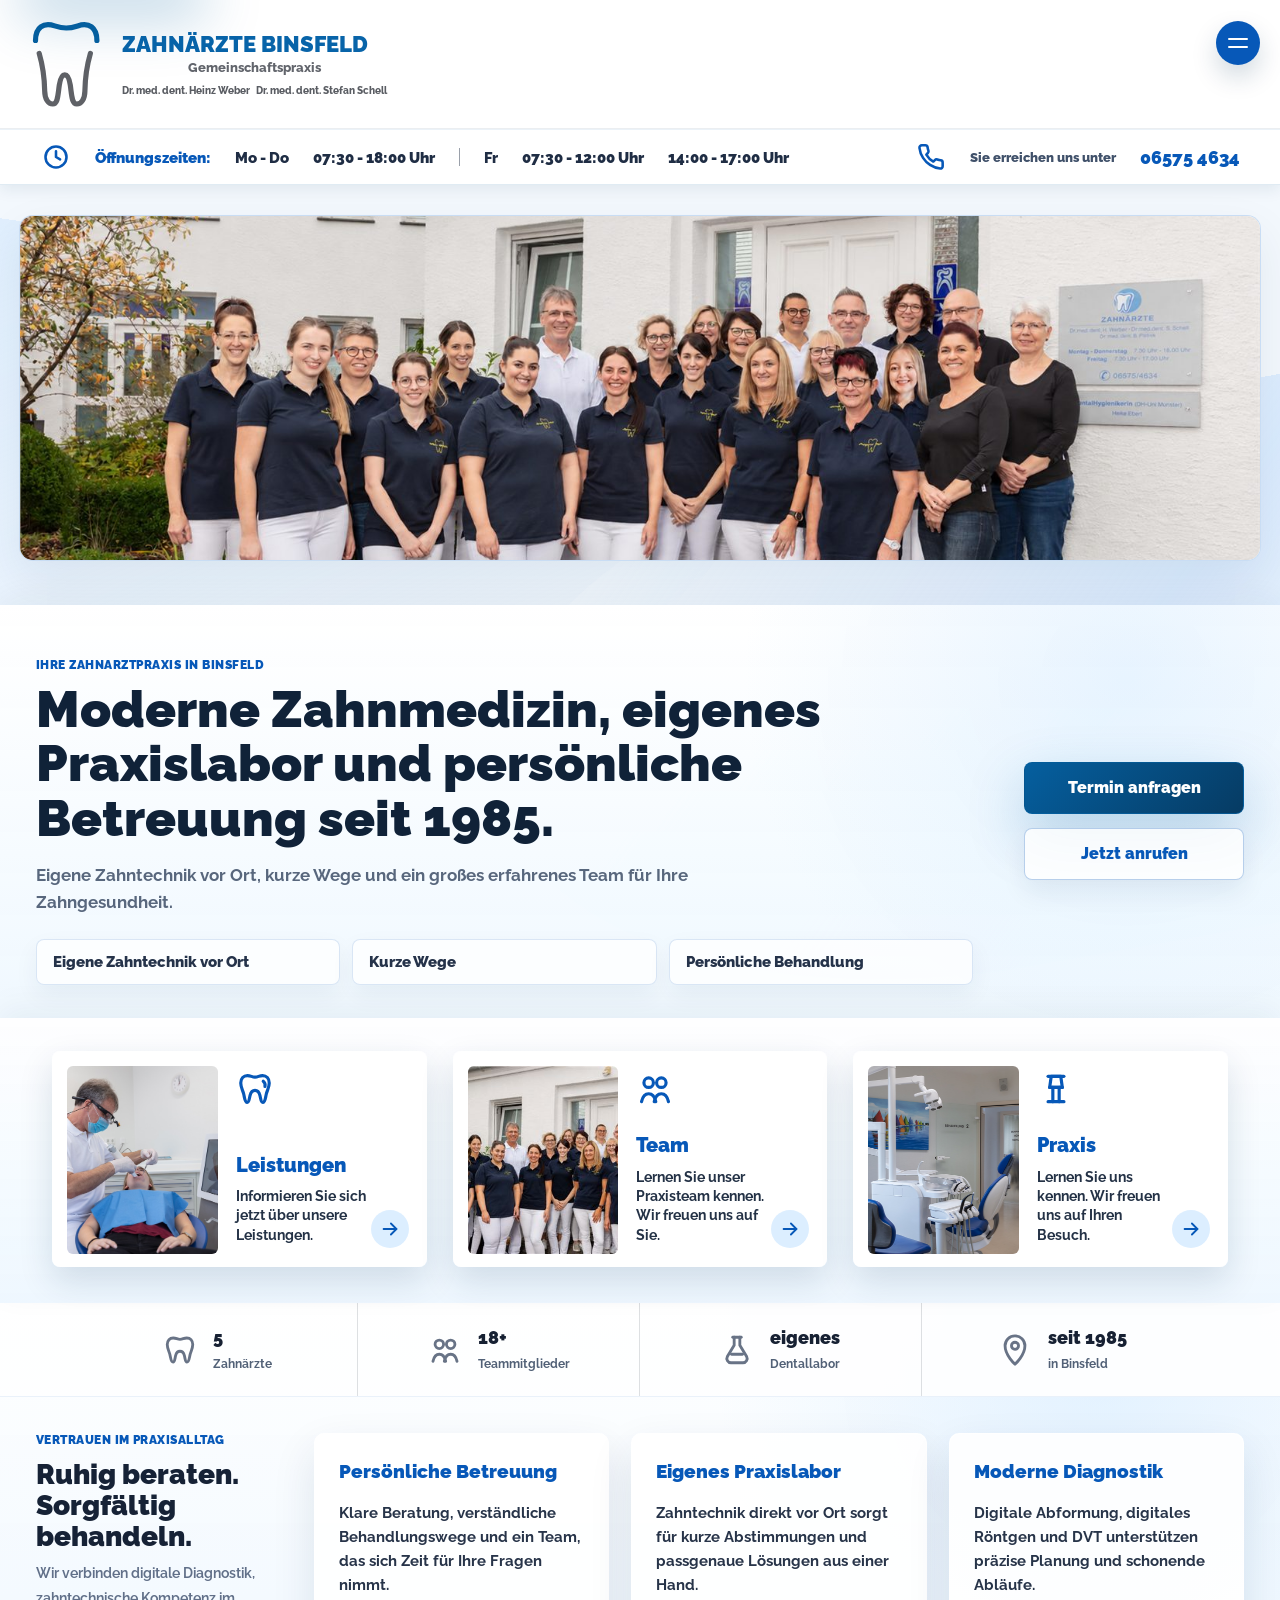
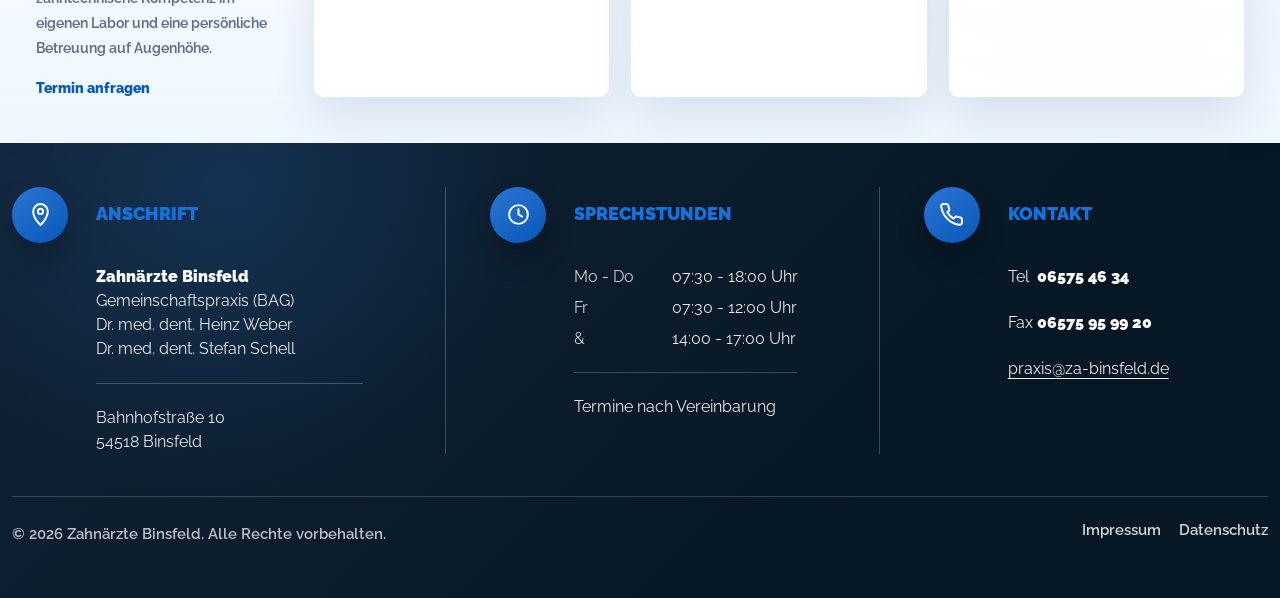
==== index.html @ fccbd5ba "Initial upload" ====
<!DOCTYPE html>
<html lang="de">

<head>
    <meta charset="UTF-8">
    <meta name="viewport" content="width=device-width, initial-scale=1.0">

    <title>Zahnärzte Binsfeld | Gemeinschaftspraxis</title>

    <meta name="description"
        content="Moderne Zahnarztpraxis in Binsfeld. Persönliche Betreuung, Prophylaxe, Zahnerhalt, Zahnersatz und ästhetische Zahnmedizin.">
    <meta name="theme-color" content="#063b63">

    <link rel="preconnect" href="https://fonts.googleapis.com">
    <link rel="preconnect" href="https://fonts.gstatic.com" crossorigin>

    <link href="https://fonts.googleapis.com/css2?family=Raleway:wght@400;600;800;900&display=swap"
        rel="stylesheet">
    <link rel="icon" type="image/svg+xml" href="/images/favicon.svg">
    <link rel="preload" as="image" href="images/hero-900.jpg" media="(max-width: 767px)">
    <link rel="preload" as="image" href="images/hero-1600.jpg" media="(min-width: 768px)">
    <link rel="stylesheet" href="style.css?v=20260709-design-cleanup">
    <script type="application/ld+json">
        {
            "@context": "https://schema.org",
            "@type": "Dentist",
            "@id": "https://www.za-binsfeld.de/#dentist",
            "name": "Zahn\u00e4rzte Binsfeld",
            "url": "https://www.za-binsfeld.de/",
            "logo": "https://www.za-binsfeld.de/images/favicon.svg",
            "image": "https://www.za-binsfeld.de/images/hero.png",
            "telephone": "+49 6575 4634",
            "faxNumber": "+49 6575 959920",
            "email": "praxis@za-binsfeld.de",
            "address": {
                "@type": "PostalAddress",
                "streetAddress": "Bahnhofstra\u00dfe 10",
                "postalCode": "54518",
                "addressLocality": "Binsfeld",
                "addressCountry": "DE"
            },
            "medicalSpecialty": "Dentistry",
            "areaServed": ["Binsfeld", "Wittlich", "Salmtal", "Speicher"],
            "openingHoursSpecification": [
                {
                    "@type": "OpeningHoursSpecification",
                    "dayOfWeek": ["Monday", "Tuesday", "Wednesday", "Thursday"],
                    "opens": "07:30",
                    "closes": "18:00"
                },
                {
                    "@type": "OpeningHoursSpecification",
                    "dayOfWeek": "Friday",
                    "opens": "07:30",
                    "closes": "12:00"
                },
                {
                    "@type": "OpeningHoursSpecification",
                    "dayOfWeek": "Friday",
                    "opens": "14:00",
                    "closes": "17:00"
                }
            ],
            "makesOffer": [
                { "@type": "Offer", "itemOffered": { "@type": "MedicalProcedure", "name": "Professionelle Zahnreinigung" } },
                { "@type": "Offer", "itemOffered": { "@type": "MedicalProcedure", "name": "Zahnersatz aus dem eigenen Praxislabor" } },
                { "@type": "Offer", "itemOffered": { "@type": "MedicalProcedure", "name": "Digitale Abformung" } },
                { "@type": "Offer", "itemOffered": { "@type": "MedicalProcedure", "name": "Digitales R\u00f6ntgen und DVT" } }
            ]
        }
    </script>
</head>

<body class="home-page">
    <a class="skip-link" href="#main-content">Zum Inhalt springen</a>

    <header class="site-header" id="top">
        <nav class="navbar">
            <div class="container-fluid header-container">
                <a class="brand" href="index.html" aria-label="Startseite Zahnärzte Binsfeld">
                    <span class="brand-icon" aria-hidden="true">
                        <svg viewBox="0 0 74 92">
                            <path class="tooth-crown"
                                d="M6.5 22.5C6.5 9.5 14.3 4.2 25.7 7.9c5.7 1.8 8.5 2.1 11.5 2.1s5.8-.3 11.5-2.1C60.1 4.2 67.9 9.5 67.9 22.5" />
                            <path class="tooth-root"
                                d="M10.2 35.4c3.7 12.8 5.3 24.8 5.5 37.7.1 8.1 3.7 12.9 8.1 12.9 5.1 0 5-8.3 6.5-18.8.9-6.1 2.4-10.4 5.5-10.4s4.6 4.3 5.5 10.4c1.5 10.5 1.4 18.8 6.5 18.8 4.4 0 8-4.8 8.1-12.9.2-12.9 1.8-24.9 5.5-37.7" />
                        </svg>
                    </span>

                    <span class="brand-text">
                        <strong>Zahnärzte Binsfeld</strong>
                        <small>Gemeinschaftspraxis</small>
                        <span class="brand-doctors">Dr. med. dent. Heinz Weber&nbsp;&nbsp;&nbsp;Dr. med. dent. Stefan Schell</span>
                    </span>
                </a>

                <button class="custom-toggler mobile-menu-button" type="button"
                    data-menu-target="#mainNavigation" aria-controls="mainNavigation" aria-expanded="false"
                    aria-label="Navigation öffnen">
                    <span></span>
                    <span></span>
                </button>

                <div class="navbar-collapse" id="mainNavigation">
                    <ul class="navbar-nav">
                        <li class="nav-item">
                            <a class="nav-link" href="team.html">Team</a>
                        </li>

                        <li class="nav-item">
                            <a class="nav-link" href="leistungen.html">Leistungen</a>
                        </li>

                        <li class="nav-item">
                            <a class="nav-link" href="impressionen.html">Impressionen</a>
                        </li>

                        <li class="nav-item">
                            <a class="nav-link" href="links-infos.html">Links &amp; Infos</a>
                        </li>

                        <li class="nav-item">
                            <a class="nav-link" href="kontakt.html">Kontakt</a>
                        </li>

                        <li class="nav-item">
                            <a class="nav-link" href="karriere.html">Karriere</a>
                        </li>

                        <li class="nav-item nav-cta-item">
                            <a class="btn btn-brand nav-appointment" href="kontakt.html#kontakt-form">Terminanfragen</a>
                        </li>
                    </ul>
                </div>
            </div>
        </nav>
    </header>

    <main id="main-content">
        <section class="home-info-strip" aria-label="Öffnungszeiten und Telefonnummer">
            <div class="home-info-inner">
                <div class="home-info-hours">
                    <span class="home-info-icon" aria-hidden="true">
                        <svg viewBox="0 0 24 24">
                            <circle cx="12" cy="12" r="9" />
                            <path d="M12 7v5l3.5 2" />
                        </svg>
                    </span>
                    <strong>Öffnungszeiten:</strong>
                    <span>Mo - Do</span>
                    <b>07:30 - 18:00 Uhr</b>
                    <i aria-hidden="true"></i>
                    <span>Fr</span>
                    <b>07:30 - 12:00 Uhr</b>
                    <b>14:00 - 17:00 Uhr</b>
                </div>

                <a class="home-info-phone" href="tel:+4965754634">
                    <span class="home-info-icon" aria-hidden="true">
                        <svg viewBox="0 0 24 24">
                            <path d="M22 16.9v3a2 2 0 0 1-2.2 2 19.8 19.8 0 0 1-8.6-3.1 19.4 19.4 0 0 1-6-6A19.8 19.8 0 0 1 2.1 4.2 2 2 0 0 1 4.1 2h3a2 2 0 0 1 2 1.7c.1 1 .4 2 .7 2.8a2 2 0 0 1-.5 2.1L8 9.9a16 16 0 0 0 6 6l1.3-1.3a2 2 0 0 1 2.1-.5c.9.3 1.8.6 2.8.7a2 2 0 0 1 1.8 2.1Z" />
                        </svg>
                    </span>
                    <span>Sie erreichen uns unter</span>
                    <strong>06575 4634</strong>
                </a>
            </div>
        </section>

        <section class="home-hero home-hero-premium home-hero-image-only">
            <div class="home-hero-bg">
                <img src="images/hero-1600.jpg"
                    srcset="images/hero-900.jpg 900w, images/hero-1600.jpg 1600w" sizes="100vw"
                    width="1600" height="686" alt="Team der Zahnarztpraxis Binsfeld vor der Praxis"
                    decoding="async" fetchpriority="high">
            </div>
        </section>

        <section class="home-positioning" aria-labelledby="home-positioning-title">
            <div class="home-positioning-shell">
                <div class="home-positioning-copy reveal">
                    <span>Ihre Zahnarztpraxis in Binsfeld</span>
                    <h1 id="home-positioning-title">Moderne Zahnmedizin, eigenes Praxislabor und pers&ouml;nliche Betreuung seit 1985.</h1>
                    <p>Eigene Zahntechnik vor Ort, kurze Wege und ein gro&szlig;es erfahrenes Team f&uuml;r Ihre Zahngesundheit.</p>
                    <div class="home-positioning-points" aria-label="Praxisvorteile">
                        <span>Eigene Zahntechnik vor Ort</span>
                        <span>Kurze Wege</span>
                        <span>Pers&ouml;nliche Behandlung</span>
                    </div>
                </div>

                <div class="home-positioning-actions reveal" aria-label="Kontaktm&ouml;glichkeiten">
                    <a class="btn btn-brand" href="kontakt.html#kontakt-form">Termin anfragen</a>
                    <a class="home-call-button" href="tel:+4965754634">Jetzt anrufen</a>
                </div>
            </div>
        </section>

        <section class="home-quicklinks" aria-label="Schnelleinstieg">
            <div class="home-quicklinks-grid">
                <a class="home-feature-card reveal" href="leistungen.html">
                    <span class="home-feature-image">
                        <img src="images/zahnheilkunde.jpg" alt="Zahn&auml;rztliche Behandlung in der Praxis"
                            decoding="async" loading="lazy">
                    </span>
                    <span class="home-feature-copy">
                        <span class="home-feature-icon" aria-hidden="true">
                            <svg viewBox="0 0 24 24">
                                <path d="M7.2 3.5c2.2 0 2.8 1 4.8 1s2.6-1 4.8-1c2.4 0 4.2 1.8 4.2 4.7 0 2.7-1.2 4.4-1.8 6.7-.7 2.7-.7 5.6-2.3 5.6-1.2 0-1.2-2.1-1.8-4.5-.5-2-1.4-3.1-3.1-3.1S9.4 14 8.9 16c-.6 2.4-.6 4.5-1.8 4.5-1.6 0-1.6-2.9-2.3-5.6C4.2 12.6 3 10.9 3 8.2c0-2.9 1.8-4.7 4.2-4.7Z" />
                                <path d="M17.2 7.1c1 .8 1.4 1.9 1.1 3.3" />
                            </svg>
                        </span>
                        <strong>Leistungen</strong>
                        <span>Informieren Sie sich jetzt &uuml;ber unsere Leistungen.</span>
                    </span>
                    <span class="home-feature-arrow" aria-hidden="true">
                        <svg viewBox="0 0 24 24">
                            <path d="M5 12h14" />
                            <path d="m13 6 6 6-6 6" />
                        </svg>
                    </span>
                </a>

                <a class="home-feature-card reveal" href="team.html">
                    <span class="home-feature-image">
                        <img src="images/team-1000.jpg"
                            srcset="images/team-700.jpg 700w, images/team-1000.jpg 1000w"
                            sizes="(max-width: 767px) calc(100vw - 56px), 380px" width="1000" height="403"
                            alt="Team der Zahnarztpraxis Binsfeld" decoding="async" loading="lazy">
                    </span>
                    <span class="home-feature-copy">
                        <span class="home-feature-icon" aria-hidden="true">
                            <svg viewBox="0 0 24 24">
                                <circle cx="8" cy="8" r="3" />
                                <circle cx="16" cy="8" r="3" />
                                <path d="M3.5 20c.7-3.2 2.3-5 4.5-5s3.8 1.8 4.5 5" />
                                <path d="M11.5 20c.7-3.2 2.3-5 4.5-5s3.8 1.8 4.5 5" />
                            </svg>
                        </span>
                        <strong>Team</strong>
                        <span>Lernen Sie unser Praxisteam kennen. Wir freuen uns auf Sie.</span>
                    </span>
                    <span class="home-feature-arrow" aria-hidden="true">
                        <svg viewBox="0 0 24 24">
                            <path d="M5 12h14" />
                            <path d="m13 6 6 6-6 6" />
                        </svg>
                    </span>
                </a>

                <a class="home-feature-card reveal" href="impressionen.html">
                    <span class="home-feature-image">
                        <img src="images/14.jpg" alt="Behandlungsraum der Praxis" decoding="async" loading="lazy">
                    </span>
                    <span class="home-feature-copy">
                        <span class="home-feature-icon" aria-hidden="true">
                            <svg viewBox="0 0 24 24">
                                <path d="M8 11h8" />
                                <path d="M10 11v9" />
                                <path d="M14 11v9" />
                                <path d="M7 20h10" />
                                <path d="M9 4h6l1 7H8l1-7Z" />
                                <path d="M7 4h10" />
                            </svg>
                        </span>
                        <strong>Praxis</strong>
                        <span>Lernen Sie uns kennen. Wir freuen uns auf Ihren Besuch.</span>
                    </span>
                    <span class="home-feature-arrow" aria-hidden="true">
                        <svg viewBox="0 0 24 24">
                            <path d="M5 12h14" />
                            <path d="m13 6 6 6-6 6" />
                        </svg>
                    </span>
                </a>
            </div>
        </section>

        <section class="home-reviews" aria-label="Erfahrungen und Praxiskennzahlen">
            <div class="home-stats-grid reveal" aria-label="Praxiskennzahlen">
                <div class="home-stat-item">
                    <span class="home-stat-icon" aria-hidden="true">
                        <svg viewBox="0 0 24 24">
                            <path d="M7.2 3.5c2.2 0 2.8 1 4.8 1s2.6-1 4.8-1c2.4 0 4.2 1.8 4.2 4.7 0 2.7-1.2 4.4-1.8 6.7-.7 2.7-.7 5.6-2.3 5.6-1.2 0-1.2-2.1-1.8-4.5-.5-2-1.4-3.1-3.1-3.1S9.4 14 8.9 16c-.6 2.4-.6 4.5-1.8 4.5-1.6 0-1.6-2.9-2.3-5.6C4.2 12.6 3 10.9 3 8.2c0-2.9 1.8-4.7 4.2-4.7Z" />
                        </svg>
                    </span>
                    <strong>5</strong>
                    <span>Zahn&auml;rzte</span>
                </div>

                <div class="home-stat-item">
                    <span class="home-stat-icon" aria-hidden="true">
                        <svg viewBox="0 0 24 24">
                            <circle cx="8" cy="8" r="3" />
                            <circle cx="16" cy="8" r="3" />
                            <path d="M3.5 20c.7-3.2 2.3-5 4.5-5s3.8 1.8 4.5 5" />
                            <path d="M11.5 20c.7-3.2 2.3-5 4.5-5s3.8 1.8 4.5 5" />
                        </svg>
                    </span>
                    <strong>18+</strong>
                    <span>Teammitglieder</span>
                </div>

                <div class="home-stat-item">
                    <span class="home-stat-icon" aria-hidden="true">
                        <svg viewBox="0 0 24 24">
                            <path d="M9 3h6" />
                            <path d="M10 3v5.6l-4.8 8A3 3 0 0 0 7.8 21h8.4a3 3 0 0 0 2.6-4.4l-4.8-8V3" />
                            <path d="M8.1 15h7.8" />
                        </svg>
                    </span>
                    <strong>eigenes</strong>
                    <span>Dentallabor</span>
                </div>

                <div class="home-stat-item">
                    <span class="home-stat-icon" aria-hidden="true">
                        <svg viewBox="0 0 24 24">
                            <path d="M12 22s7-6.2 7-13a7 7 0 0 0-14 0c0 6.8 7 13 7 13Z" />
                            <circle cx="12" cy="9" r="2.5" />
                        </svg>
                    </span>
                    <strong>seit 1985</strong>
                    <span>in Binsfeld</span>
                </div>
            </div>

            <div class="home-reviews-shell">
                <div class="home-reviews-intro reveal">
                    <span>Vertrauen im Praxisalltag</span>
                    <h2>Ruhig beraten.<br>Sorgf&auml;ltig behandeln.</h2>
                    <p>Wir verbinden digitale Diagnostik, zahntechnische Kompetenz im eigenen Labor und eine pers&ouml;nliche Betreuung auf Augenh&ouml;he.</p>
                    <a href="kontakt.html#kontakt-form">Termin anfragen</a>
                </div>

                <div class="home-review-cards" aria-label="Praxisvorteile">
                    <article class="home-review-card reveal">
                        <h3>Pers&ouml;nliche Betreuung</h3>
                        <p>Klare Beratung, verst&auml;ndliche Behandlungswege und ein Team, das sich Zeit f&uuml;r Ihre Fragen nimmt.</p>
                    </article>

                    <article class="home-review-card reveal">
                        <h3>Eigenes Praxislabor</h3>
                        <p>Zahntechnik direkt vor Ort sorgt f&uuml;r kurze Abstimmungen und passgenaue L&ouml;sungen aus einer Hand.</p>
                    </article>

                    <article class="home-review-card reveal">
                        <h3>Moderne Diagnostik</h3>
                        <p>Digitale Abformung, digitales R&ouml;ntgen und DVT unterst&uuml;tzen pr&auml;zise Planung und schonende Abl&auml;ufe.</p>
                    </article>
                </div>
            </div>
        </section>

    </main>

    <footer class="site-footer leistungen-footer practice-footer">
        <div class="container">
            <div class="leistungen-footer-grid">
                <section class="leistungen-footer-col">
                    <span class="footer-round-icon" aria-hidden="true">
                        <svg viewBox="0 0 24 24">
                            <path d="M12 22s7-6.2 7-13a7 7 0 0 0-14 0c0 6.8 7 13 7 13Z" />
                            <circle cx="12" cy="9" r="2.5" />
                        </svg>
                    </span>
                    <h3>Anschrift</h3>
                    <p><strong>Zahn&auml;rzte Binsfeld</strong><br>Gemeinschaftspraxis (BAG)<br>Dr. med. dent. Heinz Weber<br>Dr. med. dent. Stefan Schell</p>
                    <p class="footer-divider">Bahnhofstra&szlig;e 10<br>54518 Binsfeld</p>
                </section>

                <section class="leistungen-footer-col">
                    <span class="footer-round-icon" aria-hidden="true">
                        <svg viewBox="0 0 24 24">
                            <circle cx="12" cy="12" r="9" />
                            <path d="M12 7v5l3.5 2" />
                        </svg>
                    </span>
                    <h3>Sprechstunden</h3>
                    <div class="footer-hours" aria-label="Sprechstunden"><span>Mo - Do</span><span>07:30 - 18:00 Uhr</span><span>Fr</span><span>07:30 - 12:00 Uhr</span><span aria-hidden="true">&amp;</span><span>14:00 - 17:00 Uhr</span></div>
                    <p class="footer-divider">Termine nach Vereinbarung</p>
                </section>

                <section class="leistungen-footer-col">
                    <span class="footer-round-icon" aria-hidden="true">
                        <svg viewBox="0 0 24 24">
                            <path d="M22 16.9v3a2 2 0 0 1-2.2 2 19.8 19.8 0 0 1-8.6-3.1 19.4 19.4 0 0 1-6-6A19.8 19.8 0 0 1 2.1 4.2 2 2 0 0 1 4.1 2h3a2 2 0 0 1 2 1.7c.1 1 .4 2 .7 2.8a2 2 0 0 1-.5 2.1L8 9.9a16 16 0 0 0 6 6l1.3-1.3a2 2 0 0 1 2.1-.5c.9.3 1.8.6 2.8.7a2 2 0 0 1 1.8 2.1Z" />
                        </svg>
                    </span>
                    <h3>Kontakt</h3>
                    <p>Tel&nbsp;&nbsp;<strong>06575 46 34</strong></p>
                    <p>Fax&nbsp;<strong>06575 95 99 20</strong></p>
                    <p><a href="mailto:praxis@za-binsfeld.de">praxis@za-binsfeld.de</a></p>
                </section>
            </div>

            <div class="practice-legal">
                <span>&copy; <span id="year"></span> Zahn&auml;rzte Binsfeld. Alle Rechte vorbehalten.</span>
                <nav aria-label="Rechtliches">
                    <a href="/impressum/">Impressum</a>
                    <a href="/datenschutz/">Datenschutz</a>
                </nav>
            </div>
        </div>
    </footer>
    <script src="main.js?v=20260709-design-cleanup" defer></script>
</body>

</html>
---- style.css ----
:root {
    --font-sans: "Raleway", system-ui, -apple-system, BlinkMacSystemFont, "Segoe UI", sans-serif;
    --bs-font-sans-serif: var(--font-sans);
    --bs-body-font-family: var(--font-sans);
    --primary: #055f9f;
    --primary-dark: #063b63;
    --primary-ink: #082f49;
    --primary-light: #3f8ec2;
    --primary-soft: #dceef8;
    --aqua: #8fd3e8;
    --porcelain: #f7f8f7;
    --porcelain-2: #eef3f4;
    --cream: #fbf8f3;
    --surface: #ffffff;
    --text: #15202b;
    --text-soft: #344256;
    --muted: #667085;
    --border: rgba(22, 34, 51, 0.12);
    --border-blue: rgba(5, 95, 159, 0.2);
    --radius-sm: 10px;
    --radius-md: 16px;
    --radius-lg: 22px;
    --radius-xl: 28px;
    --shadow-card: 0 18px 44px rgba(12, 35, 56, 0.08);
    --shadow-soft: 0 28px 90px rgba(12, 35, 56, 0.12);
    --shadow-blue: 0 22px 55px rgba(5, 95, 159, 0.26);
    --focus: 0 0 0 4px rgba(143, 211, 232, 0.45);
    --page-bg: #f8fcff;
    --page-bg-blue: #edf7ff;
    --page-wave: rgba(178, 214, 255, 0.38);
    --page-cloud: rgba(219, 241, 255, 0.88);
}

* {
    box-sizing: border-box;
}

html {
    scroll-behavior: smooth;
    scroll-padding-top: 104px;
}

body {
    margin: 0;
    font-family: var(--font-sans);
    color: var(--text);
    background:
        radial-gradient(circle at 92% 16%, rgba(176, 214, 255, 0.34), transparent 27rem),
        radial-gradient(circle at 6% 12%, var(--page-cloud), transparent 25rem),
        linear-gradient(180deg, var(--page-bg) 0%, var(--page-bg-blue) 52%, var(--page-bg) 100%);
    overflow-x: hidden;
    text-rendering: optimizeLegibility;
    -webkit-font-smoothing: antialiased;
}

button,
input,
textarea,
select {
    font-family: inherit;
}

body::before,
body::after {
    content: "";
    position: fixed;
    z-index: -1;
    pointer-events: none;
}

body::before {
    left: -14vw;
    top: 260px;
    width: 72vw;
    height: 430px;
    border-radius: 0 0 60% 0;
    background: linear-gradient(150deg, rgba(213, 234, 255, 0.68), rgba(255, 255, 255, 0));
    transform: rotate(8deg);
}

body::after {
    right: -16vw;
    top: 430px;
    width: 78vw;
    height: 540px;
    border-radius: 55% 0 0 55%;
    background: linear-gradient(135deg, rgba(255, 255, 255, 0.72), var(--page-wave) 58%, rgba(255, 255, 255, 0));
    transform: rotate(-10deg);
}

img {
    max-width: 100%;
    display: block;
}

.container,
.container-fluid {
    width: 100%;
    margin-right: auto;
    margin-left: auto;
}

.container {
    max-width: 1320px;
    padding-right: 12px;
    padding-left: 12px;
}

.text-center {
    text-align: center;
}

.mx-auto {
    margin-right: auto;
    margin-left: auto;
}

a {
    color: inherit;
    text-decoration: none;
}

.btn {
    display: inline-flex;
    align-items: center;
    justify-content: center;
    gap: 0.45rem;
    padding: 0.78rem 1.15rem;
    border: 1px solid transparent;
    line-height: 1.2;
    text-align: center;
    vertical-align: middle;
    cursor: pointer;
    user-select: none;
}

.justify-content-center {
    justify-content: center;
}

p {
    color: var(--muted);
    line-height: 1.72;
}

h1,
h2,
h3 {
    color: var(--text);
    line-height: 1.02;
    letter-spacing: 0;
    text-wrap: balance;
}

h1 {
    font-size: clamp(2.6rem, 7vw, 6.7rem);
}

h2 {
    font-size: clamp(1.85rem, 3.8vw, 3.9rem);
}

h3 {
    font-size: clamp(1.25rem, 1.6vw, 1.55rem);
}

::selection {
    color: #fff;
    background: var(--primary);
}

.container {
    max-width: 1200px;
}

.skip-link {
    position: fixed;
    top: 16px;
    left: 16px;
    z-index: 1200;
    transform: translateY(-140%);
    padding: 0.85rem 1rem;
    border-radius: 999px;
    background: var(--primary-dark);
    color: #fff;
    font-weight: 900;
    box-shadow: var(--shadow-blue);
    transition: transform 0.2s ease;
}

.skip-link:focus {
    transform: translateY(0);
    outline: none;
    box-shadow: var(--focus), var(--shadow-blue);
}

.site-header {
    position: sticky;
    top: 0;
    z-index: 999;
    border-bottom: 1px solid rgba(10, 48, 78, 0.08);
    background: rgba(255, 255, 255, 0.96);
    backdrop-filter: blur(18px) saturate(145%);
    transition: box-shadow 0.25s ease, background 0.25s ease, border-color 0.25s ease;
}

.site-header.is-scrolled {
    background: rgba(255, 255, 255, 0.98);
    border-color: rgba(22, 34, 51, 0.08);
    box-shadow: 0 14px 34px rgba(12, 35, 56, 0.08);
}

.header-container {
    max-width: 1840px;
    padding: 26px 44px 22px;
}

.navbar {
    width: 100%;
    padding: 0;
}

.header-container,
.navbar-collapse,
.navbar-nav {
    display: flex;
    align-items: center;
}

.navbar-collapse {
    flex: 1 1 auto;
    margin-left: auto;
}

.navbar-nav {
    flex-direction: row;
    justify-content: flex-end;
    gap: clamp(1rem, 2.15vw, 3.1rem);
    width: 100%;
    margin: 0;
    padding-left: 0;
    list-style: none;
}

.nav-item {
    list-style: none;
}

.nav-cta-item {
    margin-left: 0.5rem;
}

.brand {
    display: inline-flex;
    align-items: center;
    gap: 18px;
    margin: 0;
    min-width: 390px;
}

.brand:hover {
    color: inherit;
}

.brand-icon {
    width: 76px;
    height: 92px;
    display: grid;
    place-items: center;
    flex: 0 0 auto;
}

.brand-icon svg {
    width: 76px;
    height: 92px;
    fill: none;
    stroke-width: 5.2;
    stroke-linecap: round;
    stroke-linejoin: round;
}

.brand-icon .tooth-crown {
    stroke: var(--primary);
}

.brand-icon .tooth-root {
    stroke: #5f6166;
}

.brand-text {
    display: grid;
    line-height: 1;
    white-space: nowrap;
}

.brand-text strong {
    color: #0864a9;
    font-size: clamp(1.38rem, 1.58vw, 2.02rem);
    font-weight: 900;
    text-transform: uppercase;
    letter-spacing: 0;
}

.brand-text small {
    margin-top: 6px;
    color: #62656c;
    font-size: clamp(0.84rem, 0.86vw, 1.08rem);
    font-weight: 800;
    text-align: center;
}

.brand-doctors {
    margin-top: 10px;
    color: #5a5d63;
    font-size: clamp(0.64rem, 0.7vw, 0.86rem);
    font-weight: 800;
    text-align: center;
}

.navbar-nav .nav-link {
    position: relative;
    color: #2b3341;
    font-size: clamp(0.94rem, 0.95vw, 1.28rem);
    font-weight: 800;
    padding: 0.76rem 0.24rem;
    transition: color 0.2s ease;
}

.navbar-nav .nav-link:hover,
.navbar-nav .nav-link.active {
    color: var(--primary-dark);
}

.navbar-nav .nav-link::after {
    content: "";
    position: absolute;
    left: 0.28rem;
    right: 0.28rem;
    bottom: 0.18rem;
    height: 3px;
    border-radius: 999px;
    background: var(--primary);
    transform: scaleX(0);
    transform-origin: right;
    transition: transform 0.25s ease;
}

.navbar-nav .nav-link:hover::after,
.navbar-nav .nav-link.active::after {
    transform: scaleX(1);
    transform-origin: left;
}

.custom-toggler {
    display: none;
    width: 50px;
    height: 50px;
    border: 0;
    border-radius: 999px;
    background: #fff;
    box-shadow: var(--shadow-card);
}

.custom-toggler:focus {
    box-shadow: var(--focus);
}

.custom-toggler span {
    display: block;
    width: 20px;
    height: 2px;
    margin: 5px auto;
    border-radius: 999px;
    background: var(--primary-dark);
}

.mobile-menu-button {
    display: inline-flex !important;
    flex-direction: column;
    align-items: center;
    justify-content: center;
    gap: 6px;
    position: fixed;
    top: 21px;
    right: 20px;
    z-index: 1001;
    width: 44px;
    height: 44px;
    background: #0758b8;
    box-shadow: 0 12px 26px rgba(7, 49, 82, 0.18);
}

.mobile-menu-button span {
    display: block !important;
    width: 20px;
    height: 2px;
    margin: 0;
    border-radius: 999px;
    background: #fff;
}

@media (min-width: 1400px) {
    .mobile-menu-button {
        display: none !important;
    }
}

.btn-brand,
.btn-outline-brand,
.btn-light-brand,
.btn-hero-outline {
    border-radius: 999px;
    font-weight: 900;
    letter-spacing: 0;
    transition: transform 0.25s ease, box-shadow 0.25s ease, background 0.25s ease, border-color 0.25s ease;
}

.btn-brand {
    color: #fff;
    background: linear-gradient(135deg, var(--primary), var(--primary-dark));
    border: 1px solid rgba(5, 95, 159, 0.72);
    box-shadow: var(--shadow-blue);
}

.btn-brand:hover {
    color: #fff;
    transform: translateY(-2px);
    box-shadow: 0 26px 65px rgba(5, 95, 159, 0.34);
}

.btn-outline-brand {
    color: var(--primary-dark);
    background: rgba(255, 255, 255, 0.78);
    border: 1px solid var(--border-blue);
}

.btn-outline-brand:hover {
    color: var(--primary-dark);
    background: #fff;
    border-color: rgba(5, 95, 159, 0.36);
    transform: translateY(-2px);
    box-shadow: var(--shadow-card);
}

.btn-light-brand {
    color: var(--primary-dark);
    background: #fff;
    border: 1px solid #fff;
    padding: 0.92rem 1.45rem;
}

.btn-light-brand:hover {
    color: var(--primary-dark);
    transform: translateY(-2px);
    box-shadow: 0 24px 60px rgba(0, 0, 0, 0.18);
}

.btn-hero-outline {
    color: #fff;
    border: 1px solid rgba(255, 255, 255, 0.72);
    background: rgba(255, 255, 255, 0.06);
    backdrop-filter: blur(10px);
}

.btn-hero-outline:hover {
    color: var(--primary-dark);
    background: #fff;
    border-color: #fff;
    transform: translateY(-2px);
}

.btn-lg-custom {
    padding: 0.95rem 1.65rem;
}

.nav-appointment {
    border-radius: 8px;
    padding: 1rem 1.45rem;
    font-size: clamp(0.94rem, 0.96vw, 1.22rem);
    box-shadow: 0 14px 26px rgba(5, 95, 159, 0.24);
}

.section-padding {
    padding: 88px 0;
}

.eyebrow {
    display: inline-flex;
    align-items: center;
    gap: 10px;
    margin-bottom: 18px;
    color: var(--primary);
    font-size: 0.76rem;
    font-weight: 950;
    letter-spacing: 0.15em;
    text-transform: uppercase;
}

.eyebrow::before {
    content: "";
    width: 34px;
    height: 2px;
    flex: 0 0 auto;
    border-radius: 999px;
    background: linear-gradient(90deg, currentColor, var(--aqua));
}

.section-heading {
    max-width: 800px;
    margin-bottom: 38px;
}

.section-heading p {
    margin-top: 16px;
    font-size: clamp(1.02rem, 1.4vw, 1.16rem);
}

.soft-section {
    background:
        radial-gradient(circle at 82% 14%, rgba(176, 214, 255, 0.24), transparent 26rem),
        linear-gradient(180deg, rgba(248, 252, 255, 0.62), rgba(237, 247, 255, 0.76));
}

.home-hero {
    position: relative;
    min-height: calc(100vh - 95px);
    min-height: calc(100svh - 95px);
    display: grid;
    align-items: end;
    padding: 82px 0;
    overflow: hidden;
}

.home-hero-bg {
    position: absolute;
    inset: 0;
    z-index: -2;
    background: var(--page-bg-blue);
}

.home-hero-bg::after {
    content: "";
    position: absolute;
    inset: 0;
    background:
        radial-gradient(circle at 18% 78%, rgba(255, 255, 255, 0.92), transparent 24rem),
        radial-gradient(circle at 86% 12%, rgba(176, 214, 255, 0.24), transparent 28rem),
        linear-gradient(90deg, rgba(248, 252, 255, 0.98), rgba(248, 252, 255, 0.78) 44%, rgba(248, 252, 255, 0.22)),
        linear-gradient(0deg, rgba(8, 47, 73, 0.20), rgba(8, 47, 73, 0.02));
}

.home-hero-bg img,
.image-panel img {
    width: 100%;
    height: 100%;
    object-fit: cover;
    object-position: center 42%;
    transform: scale(1.02);
}

.hero-glass {
    position: relative;
    max-width: 910px;
    padding: clamp(32px, 5vw, 62px);
    border: 1px solid rgba(255, 255, 255, 0.82);
    border-radius: 24px;
    background: linear-gradient(145deg, rgba(255, 255, 255, 0.84), rgba(255, 255, 255, 0.62));
    box-shadow: var(--shadow-soft);
    backdrop-filter: blur(20px) saturate(145%);
    overflow: hidden;
}

.hero-glass::before {
    content: "";
    position: absolute;
    top: -70px;
    right: -80px;
    width: 220px;
    height: 220px;
    border-radius: 999px;
    background: rgba(143, 211, 232, 0.26);
}

.hero-glass>* {
    position: relative;
    z-index: 1;
}

.hero-glass p {
    max-width: 720px;
    margin-top: 24px;
    color: var(--text-soft);
    font-size: clamp(1rem, 1.7vw, 1.23rem);
}

.hero-proof {
    display: flex;
    flex-wrap: wrap;
    gap: 10px;
    margin-top: 30px;
}

.hero-proof span {
    display: inline-flex;
    align-items: center;
    gap: 8px;
    padding: 0.62rem 0.86rem;
    border: 1px solid rgba(5, 95, 159, 0.14);
    border-radius: 999px;
    background: rgba(255, 255, 255, 0.72);
    color: var(--primary-dark);
    font-size: 0.86rem;
    font-weight: 850;
}

.hero-proof span::before {
    content: "";
    width: 8px;
    height: 8px;
    border-radius: 999px;
    background: var(--aqua);
    box-shadow: 0 0 0 4px rgba(143, 211, 232, 0.2);
}

.opening-card {
    padding: 32px;
    border: 1px solid rgba(255, 255, 255, 0.86);
    border-radius: 24px;
    background: rgba(255, 255, 255, 0.86);
    box-shadow: var(--shadow-soft);
    backdrop-filter: blur(18px);
}

.opening-card h2 {
    margin-bottom: 22px;
    color: var(--primary-dark);
    font-size: 1.35rem;
    letter-spacing: 0;
}

.opening-row {
    display: grid;
    gap: 6px;
    padding-bottom: 17px;
    margin-bottom: 17px;
    border-bottom: 1px solid var(--border);
}

.opening-row strong {
    color: var(--text);
}

.opening-row span {
    color: var(--muted);
}

.opening-card p {
    margin: 0;
}

.opening-card a {
    color: var(--primary);
    font-weight: 900;
}

.trust-strip {
    padding: 34px 0 4px;
}

.trust-card {
    min-height: 148px;
    padding: 28px;
    border: 1px solid rgba(255, 255, 255, 0.82);
    border-radius: 16px;
    background: rgba(255, 255, 255, 0.86);
    box-shadow: var(--shadow-card);
    backdrop-filter: blur(16px);
}

.trust-card strong {
    display: block;
    margin-bottom: 10px;
    color: var(--primary-dark);
    font-size: 1.1rem;
}

.trust-card span {
    color: var(--muted);
}

.service-card,
.info-card {
    position: relative;
    min-height: 282px;
    padding: 32px;
    border: 1px solid rgba(255, 255, 255, 0.82);
    border-radius: 24px;
    background: rgba(255, 255, 255, 0.86);
    box-shadow: var(--shadow-card);
    backdrop-filter: blur(16px);
    overflow: hidden;
    isolation: isolate;
    transition: transform 0.25s ease, border-color 0.25s ease, box-shadow 0.25s ease;
}

.service-card::before,
.info-card::before {
    content: "";
    position: absolute;
    right: -58px;
    top: -58px;
    width: 160px;
    height: 160px;
    border-radius: 999px;
    background: radial-gradient(circle, rgba(143, 211, 232, 0.7), rgba(220, 238, 248, 0.22));
    z-index: -1;
}

.service-card:hover,
.info-card:hover {
    transform: translateY(-7px);
    border-color: rgba(5, 95, 159, 0.28);
    box-shadow: 0 30px 70px rgba(12, 35, 56, 0.13);
}

.service-card span {
    display: inline-flex;
    margin-bottom: 68px;
    color: var(--primary);
    font-size: 0.85rem;
    font-weight: 950;
    letter-spacing: 0.08em;
}

.service-card h3,
.info-card h3 {
    margin-bottom: 13px;
    color: var(--primary-dark);
}

.info-card a {
    display: inline-flex;
    margin-top: 18px;
    color: var(--primary);
    font-weight: 950;
}

.info-card a::after {
    content: "→";
    margin-left: 8px;
    transition: transform 0.2s ease;
}

.info-card:hover a::after {
    transform: translateX(4px);
}

.image-panel {
    min-height: 530px;
    border: 1px solid rgba(255, 255, 255, 0.78);
    border-radius: 24px;
    overflow: hidden;
    background: var(--porcelain-2);
    box-shadow: var(--shadow-soft);
}

.split-content p {
    margin-top: 22px;
    color: var(--text-soft);
    font-size: 1.08rem;
}

.check-list,
.lp-list {
    display: grid;
    gap: 14px;
    margin: 30px 0 0;
    padding: 0;
    list-style: none;
}

.check-list li,
.lp-list li {
    position: relative;
    padding-left: 38px;
    color: var(--text-soft);
    font-weight: 850;
}

.check-list li::before,
.lp-list li::before {
    content: "";
    position: absolute;
    left: 0;
    top: 0.08em;
    width: 25px;
    height: 25px;
    border-radius: 999px;
    background: linear-gradient(135deg, var(--primary-soft), #fff);
    border: 1px solid rgba(5, 95, 159, 0.16);
}

.check-list li::after,
.lp-list li::after {
    content: "";
    position: absolute;
    left: 9px;
    top: 0.47em;
    width: 7px;
    height: 11px;
    border-right: 2px solid var(--primary);
    border-bottom: 2px solid var(--primary);
    transform: rotate(45deg);
}

.mini-stats {
    display: grid;
    grid-template-columns: repeat(3, 1fr);
    gap: 14px;
    margin-top: 32px;
}

.mini-stats div {
    padding: 20px;
    border: 1px solid rgba(255, 255, 255, 0.8);
    border-radius: 16px;
    background: rgba(255, 255, 255, 0.86);
    box-shadow: var(--shadow-card);
}

.mini-stats strong {
    display: block;
    color: var(--primary-dark);
}

.mini-stats span {
    color: var(--muted);
    font-size: 0.92rem;
}

.career-card {
    position: relative;
    display: flex;
    justify-content: space-between;
    align-items: center;
    gap: 30px;
    padding: clamp(32px, 5vw, 62px);
    border-radius: 24px;
    background:
        radial-gradient(circle at 82% 20%, rgba(143, 211, 232, 0.38), transparent 20rem),
        linear-gradient(135deg, var(--primary), var(--primary-dark));
    box-shadow: 0 30px 80px rgba(5, 95, 159, 0.3);
    overflow: hidden;
}

.career-card .eyebrow,
.career-card h2,
.career-card p {
    color: #fff;
}

.career-card p {
    max-width: 690px;
    margin: 16px 0 0;
    opacity: 0.86;
}

.contact-section {
    background: linear-gradient(180deg, rgba(255, 255, 255, 0.56), #fff);
}

.contact-info p {
    margin-top: 18px;
    color: var(--text-soft);
    font-size: 1.08rem;
}

.contact-list {
    display: grid;
    gap: 14px;
    margin-top: 34px;
}

.contact-list a,
.contact-list div {
    display: grid;
    gap: 7px;
    padding: 21px;
    border: 1px solid var(--border);
    border-radius: 16px;
    background: rgba(255, 255, 255, 0.78);
    color: inherit;
    transition: transform 0.2s ease, border-color 0.2s ease, background 0.2s ease;
}

.contact-list a:hover {
    transform: translateY(-3px);
    border-color: rgba(5, 95, 159, 0.26);
    background: #fff;
}

.contact-list span {
    color: var(--primary);
    font-size: 0.78rem;
    font-weight: 950;
    letter-spacing: 0.12em;
    text-transform: uppercase;
}

.contact-list strong {
    color: var(--text);
}

.contact-form {
    padding: clamp(28px, 4vw, 44px);
    border: 1px solid rgba(255, 255, 255, 0.82);
    border-radius: 24px;
    background: rgba(255, 255, 255, 0.86);
    box-shadow: var(--shadow-soft);
    backdrop-filter: blur(16px);
}

.form-label {
    color: var(--text-soft);
    font-weight: 850;
}

.form-control {
    min-height: 56px;
    border: 1px solid var(--border);
    border-radius: 18px;
    background: rgba(255, 255, 255, 0.88);
}

textarea.form-control {
    min-height: 152px;
}

.form-control:focus {
    border-color: rgba(5, 95, 159, 0.45);
    box-shadow: var(--focus);
}

.form-note {
    font-size: 0.93rem;
}

/* Team-Hero und Leistungen-Hero */
.team-hero,
.lp-hero {
    position: relative;
    min-height: calc(100vh - 92px);
    min-height: calc(100svh - 92px);
    display: flex;
    align-items: flex-end;
    overflow: hidden;
    background: #082f49;
}

.team-hero-bg,
.lp-hero-media,
.team-hero-overlay,
.lp-hero-shade {
    position: absolute;
    inset: 0;
}

.team-hero-bg,
.lp-hero-media {
    z-index: 0;
}

.team-hero-bg img {
    width: 100%;
    height: 100%;
    object-fit: cover;
    object-position: 52% 42%;
}

.lp-hero-media {
    background:
        linear-gradient(90deg, rgba(3, 16, 28, 0.22), rgba(3, 16, 28, 0.04)),
        var(--lp-hero-image, url("images/hero.png")) center / cover no-repeat;
    transform: scale(1.012);
}

.team-hero-overlay,
.lp-hero-shade {
    z-index: 1;
    background:
        radial-gradient(ellipse at 18% 78%, rgba(3, 16, 28, 0.72) 0%, rgba(3, 16, 28, 0.38) 34%, rgba(3, 16, 28, 0) 62%),
        linear-gradient(90deg,
            rgba(3, 16, 28, 0.38) 0%,
            rgba(3, 16, 28, 0.22) 30%,
            rgba(3, 16, 28, 0.08) 60%,
            rgba(3, 16, 28, 0.02) 100%),
        linear-gradient(0deg,
            rgba(3, 16, 28, 0.78) 0%,
            rgba(3, 16, 28, 0.22) 38%,
            rgba(3, 16, 28, 0.03) 78%);
}

.team-hero .container,
.lp-hero .container {
    position: relative;
    z-index: 2;
}

.team-hero-content,
.lp-hero-copy {
    max-width: 680px;
    padding: clamp(72px, 16vh, 190px) 0 56px;
    color: #fff;
}

.team-hero-content .eyebrow,
.lp-hero-copy .eyebrow,
.team-hero-content h1,
.lp-hero-copy h1,
.team-hero-content p,
.lp-hero-copy p {
    color: #fff;
}

.team-hero-content .eyebrow::before,
.lp-hero-copy .eyebrow::before {
    background: rgba(255, 255, 255, 0.9);
}

.team-hero-content h1,
.lp-hero-copy h1 {
    margin: 0;
    font-size: clamp(2.75rem, 5vw, 5.15rem);
    line-height: 0.98;
    letter-spacing: 0;
}

.team-hero-content p,
.lp-hero-copy p {
    max-width: 600px;
    margin: 22px 0 0;
    color: rgba(255, 255, 255, 0.9);
    font-size: clamp(1.05rem, 1.35vw, 1.28rem);
    line-height: 1.62;
}

.team-hero-actions,
.lp-hero-actions {
    display: flex;
    flex-wrap: wrap;
    gap: 16px;
    margin-top: 30px;
}

.lp-hero-grid {
    display: grid;
    grid-template-columns: minmax(0, 1fr) minmax(280px, 390px);
    align-items: end;
    gap: clamp(30px, 5vw, 72px);
    width: 100%;
}

.lp-hero-card {
    margin-bottom: 82px;
    padding: 30px;
    border: 1px solid rgba(255, 255, 255, 0.28);
    border-radius: 24px;
    background: rgba(255, 255, 255, 0.12);
    color: #fff;
    box-shadow: 0 30px 90px rgba(0, 0, 0, 0.24);
    backdrop-filter: blur(18px) saturate(140%);
}

.lp-hero-card span {
    display: inline-flex;
    margin-bottom: 18px;
    color: rgba(255, 255, 255, 0.72);
    font-size: 0.76rem;
    font-weight: 950;
    letter-spacing: 0.16em;
    text-transform: uppercase;
}

.lp-hero-card strong {
    display: block;
    color: #fff;
    font-size: 1.35rem;
    line-height: 1.16;
    letter-spacing: 0;
}

.lp-hero-card ul {
    display: grid;
    gap: 12px;
    margin: 24px 0 0;
    padding: 0;
    list-style: none;
}

.lp-hero-card li {
    position: relative;
    padding-left: 28px;
    color: rgba(255, 255, 255, 0.84);
    font-weight: 780;
}

.lp-hero-card li::before {
    content: "";
    position: absolute;
    left: 0;
    top: 0.42em;
    width: 11px;
    height: 11px;
    border-radius: 999px;
    background: var(--aqua);
    box-shadow: 0 0 0 5px rgba(143, 211, 232, 0.16);
}

.team-hero-proof {
    display: flex;
    flex-wrap: wrap;
    gap: 12px;
    margin-top: 24px;
}

.team-hero-proof span {
    display: inline-flex;
    align-items: center;
    gap: 10px;
    color: rgba(255, 255, 255, 0.82);
    font-weight: 800;
}

.team-hero-proof span::before {
    content: "✓";
    width: 24px;
    height: 24px;
    display: grid;
    place-items: center;
    border: 1px solid rgba(255, 255, 255, 0.45);
    border-radius: 999px;
    font-size: 0.8rem;
}

.team-slider {
    position: relative;
    z-index: 1;
    min-height: auto;
    padding: 62px 24px 64px;
    display: grid;
    place-items: center;
    text-align: center;
    background:
        radial-gradient(circle at 80% 12%, rgba(143, 211, 232, 0.32), transparent 26rem),
        linear-gradient(135deg, #082f49, #061d2e 64%, #041521);
    overflow: hidden;
}

.team-slider h2 {
    max-width: 980px;
    margin: 0 auto 34px;
    color: #fff;
    font-weight: 500;
    font-size: clamp(1.25rem, 1.9vw, 2rem);
    letter-spacing: 0;
}

.team-slider .coverflow {
    position: relative;
    width: min(1280px, calc(100% - 48px));
    height: 488px;
    outline: none;
    cursor: grab;
    touch-action: pan-y;
    user-select: none;
}

.team-slider .coverflow:active {
    cursor: grabbing;
}

.team-slider .cards {
    position: relative;
    width: 100%;
    height: 100%;
    perspective: 1500px;
}

.team-slider .card {
    position: absolute;
    top: 50%;
    left: 50%;
    width: min(380px, 78vw);
    min-height: 372px;
    padding: 34px 30px 30px;
    border: 1px solid rgba(255, 255, 255, 0.018);
    border-radius: 18px;
    background:
        linear-gradient(145deg, rgba(255, 255, 255, 0.96), rgba(235, 246, 251, 0.78)),
        rgba(255, 255, 255, 0.86);
    box-shadow:
        inset 0 1px 0 rgba(255, 255, 255, 0.24),
        0 28px 72px rgba(0, 0, 0, 0.24);
    transform-style: preserve-3d;
    transition: transform 0.58s cubic-bezier(.2, .8, .2, 1), opacity 0.58s ease;
    opacity: 0;
    pointer-events: none;
    overflow: hidden;
}

.team-slider .card img {
    width: 132px;
    height: 132px;
    border-radius: 999px;
    object-fit: cover;
    object-position: center 24%;
    margin: 0 auto 24px;
    border: 2px solid rgba(255, 255, 255, 0.88);
    outline: 1px solid rgba(5, 95, 159, 0.12);
    box-shadow: 0 12px 28px rgba(5, 95, 159, 0.16);
}

.team-slider .card img[src*="JohannesWeber"],
.team-slider .card img[src*="DanielWeber"] {
    object-position: center 20%;
}

.team-slider .card h3 {
    margin: 0;
    color: var(--primary-dark);
    font-size: clamp(1.5rem, 2.25vw, 2.24rem);
}

.team-slider .card .role {
    margin: 16px 0 18px;
    color: var(--primary);
    text-transform: uppercase;
    font-size: 0.78rem;
    letter-spacing: 0.22em;
    font-weight: 950;
}

.team-slider .card p:last-child {
    margin: 0 auto;
    max-width: 318px;
    color: var(--text-soft);
    font-size: 1rem;
    line-height: 1.68;
}

.team-slider .card.is-active {
    opacity: 1;
    transform: translate(-50%, -50%) translateX(0) translateZ(150px) rotateY(0deg) scale(1);
    z-index: 5;
    pointer-events: auto;
}

.team-slider .card.is-prev {
    opacity: 0.86;
    transform: translate(-50%, -50%) translateX(-245px) translateZ(10px) rotateY(14deg) scale(0.84);
    z-index: 4;
}

.team-slider .card.is-next {
    opacity: 0.86;
    transform: translate(-50%, -50%) translateX(245px) translateZ(10px) rotateY(-14deg) scale(0.84);
    z-index: 4;
}

.team-slider .card.is-far-prev {
    opacity: 0.36;
    transform: translate(-50%, -50%) translateX(-420px) translateZ(-100px) rotateY(18deg) scale(0.64);
    z-index: 2;
}

.team-slider .card.is-far-next {
    opacity: 0.36;
    transform: translate(-50%, -50%) translateX(420px) translateZ(-100px) rotateY(-18deg) scale(0.64);
    z-index: 2;
}

.team-slider .nav,
.lab-prev,
.lab-next {
    display: grid;
    place-items: center;
    width: 48px;
    height: 48px;
    border: 1px solid rgba(255, 255, 255, 0.28);
    border-radius: 50%;
    background:
        linear-gradient(145deg, rgba(255, 255, 255, 0.24), rgba(143, 211, 232, 0.08)),
        rgba(6, 59, 99, 0.22);
    color: transparent;
    box-shadow:
        inset 0 1px 0 rgba(255, 255, 255, 0.32),
        0 18px 42px rgba(0, 0, 0, 0.18);
    cursor: pointer;
    backdrop-filter: blur(18px) saturate(145%);
    transition: transform 0.2s ease, background 0.2s ease, border-color 0.2s ease, box-shadow 0.2s ease;
}

.team-slider .nav {
    position: absolute;
    top: 50%;
    bottom: auto;
    z-index: 20;
    font-size: 0;
}

.lab-prev,
.lab-next {
    position: absolute;
}

.team-slider .nav:hover,
.lab-prev:hover,
.lab-next:hover {
    border-color: rgba(143, 211, 232, 0.52);
    background:
        linear-gradient(145deg, rgba(255, 255, 255, 0.34), rgba(143, 211, 232, 0.14)),
        rgba(6, 59, 99, 0.34);
    box-shadow:
        inset 0 1px 0 rgba(255, 255, 255, 0.42),
        0 22px 50px rgba(0, 0, 0, 0.22);
}

.team-slider .nav:focus-visible,
.lab-prev:focus-visible,
.lab-next:focus-visible {
    outline: none;
    border-color: rgba(143, 211, 232, 0.68);
    box-shadow:
        0 0 0 4px rgba(143, 211, 232, 0.18),
        inset 0 1px 0 rgba(255, 255, 255, 0.42),
        0 22px 50px rgba(0, 0, 0, 0.22);
}

.team-slider .nav::before,
.lab-prev::before,
.lab-next::before {
    content: "";
    position: absolute;
    inset: 0;
    margin: auto;
    pointer-events: none;
    width: 12px;
    height: 12px;
    border-top: 2px solid rgba(255, 255, 255, 0.96);
    border-right: 2px solid rgba(255, 255, 255, 0.96);
}

.team-slider .prev,
.team-slider .next {
    transform: translateY(-50%);
}

.team-slider .prev:hover,
.team-slider .next:hover {
    transform: translateY(-50%) scale(1.04);
}

.team-slider .prev::before,
.lab-prev::before {
    transform: rotate(-135deg);
}

.team-slider .next::before,
.lab-next::before {
    transform: rotate(45deg);
}

.team-slider .prev {
    left: max(18px, calc(50% - 620px));
    margin-left: 0;
}

.team-slider .next {
    right: max(18px, calc(50% - 620px));
    margin-left: 0;
}

.team-slider .dots {
    position: absolute;
    left: 50%;
    bottom: -34px;
    display: flex;
    gap: 12px;
    transform: translateX(-50%);
}

.team-slider .dots button,
.lab-pagination .swiper-pagination-bullet,
.doctor-pagination .swiper-pagination-bullet,
.staff-pagination .swiper-pagination-bullet {
    width: 8px;
    height: 8px;
    border: 0;
    border-radius: 999px;
    background: rgba(255, 255, 255, 0.34);
    opacity: 1;
    cursor: pointer;
    transition: width 0.25s ease, background 0.25s ease, opacity 0.25s ease;
}

.team-slider .dots button.is-active,
.lab-pagination .swiper-pagination-bullet-active,
.doctor-pagination .swiper-pagination-bullet-active,
.staff-pagination .swiper-pagination-bullet-active {
    width: 30px;
    background: rgba(255, 255, 255, 0.94);
}

.lab-showcase,
.doctor-showcase {
    position: relative;
    z-index: 2;
    isolation: isolate;
    overflow: hidden;
    padding: 82px 0 88px;
    background:
        radial-gradient(circle at 16% 12%, rgba(143, 211, 232, 0.24), transparent 24rem),
        radial-gradient(circle at 86% 18%, rgba(255, 255, 255, 0.08), transparent 28rem),
        linear-gradient(135deg, #0758b8 0%, #063b63 58%, #082f49 100%);
}

.lab-showcase .section-heading h2,
.lab-showcase .section-heading p,
.lab-showcase .eyebrow,
.doctor-showcase .section-heading h2,
.doctor-showcase .section-heading p,
.doctor-showcase .eyebrow {
    color: #fff;
}

.lab-swiper,
.hygiene-swiper,
.assistant-swiper,
.zfa-swiper {
    width: 100%;
    max-width: 1320px;
    padding: 18px 0 58px;
    overflow: visible;
}

.lab-swiper .swiper-wrapper,
.hygiene-swiper .swiper-wrapper,
.assistant-swiper .swiper-wrapper,
.zfa-swiper .swiper-wrapper {
    display: flex;
    align-items: stretch;
    box-sizing: content-box;
    width: 100%;
    height: auto;
    transition-property: transform;
}

.lab-swiper .swiper-slide,
.hygiene-swiper .swiper-slide,
.assistant-swiper .swiper-slide,
.zfa-swiper .swiper-slide {
    flex-shrink: 0;
}

.no-swiper .lab-swiper,
.no-swiper .hygiene-swiper,
.no-swiper .assistant-swiper,
.no-swiper .zfa-swiper {
    width: min(100% - 48px, 1180px);
    padding: 18px 0 10px;
    overflow: visible;
}

.no-swiper .lab-swiper .swiper-wrapper,
.no-swiper .hygiene-swiper .swiper-wrapper,
.no-swiper .assistant-swiper .swiper-wrapper,
.no-swiper .zfa-swiper .swiper-wrapper {
    display: grid;
    grid-template-columns: repeat(auto-fit, minmax(260px, 1fr));
    gap: 22px;
    transform: none !important;
}

.no-swiper .lab-swiper .swiper-slide,
.no-swiper .hygiene-swiper .swiper-slide,
.no-swiper .assistant-swiper .swiper-slide,
.no-swiper .zfa-swiper .swiper-slide {
    width: auto;
    transform: none;
    opacity: 1;
}

.no-swiper .lab-prev,
.no-swiper .lab-next,
.no-swiper .lab-pagination {
    display: none;
}

.lab-slide {
    width: 400px;
    min-height: 500px;
    display: grid;
    justify-items: center;
    align-content: start;
    text-align: center;
    padding: 38px 30px;
    border: 1px solid rgba(255, 255, 255, 0.018);
    border-radius: 18px;
    background:
        linear-gradient(145deg, rgba(255, 255, 255, 0.9), rgba(235, 246, 251, 0.66)),
        rgba(255, 255, 255, 0.72);
    box-shadow:
        inset 0 1px 0 rgba(255, 255, 255, 0.2),
        0 22px 62px rgba(0, 0, 0, 0.14);
    backdrop-filter: blur(18px) saturate(140%);
    opacity: 0.82;
    transform: scale(0.88);
    transition: opacity 0.35s ease, transform 0.35s ease, box-shadow 0.35s ease;
}

.swiper-slide-active.lab-slide,
.lab-swiper .swiper-slide-active,
.hygiene-swiper .swiper-slide-active,
.assistant-swiper .swiper-slide-active,
.zfa-swiper .swiper-slide-active {
    opacity: 1;
    transform: scale(1);
    background:
        linear-gradient(145deg, rgba(255, 255, 255, 0.97), rgba(235, 246, 251, 0.78)),
        rgba(255, 255, 255, 0.9);
    box-shadow:
        inset 0 1px 0 rgba(255, 255, 255, 0.24),
        0 34px 88px rgba(0, 0, 0, 0.21);
}

.lab-photo {
    width: 160px;
    height: 160px;
    margin-bottom: 30px;
    border: 2px solid rgba(255, 255, 255, 0.88);
    outline: 1px solid rgba(5, 95, 159, 0.12);
    border-radius: 999px;
    overflow: hidden;
    background: linear-gradient(145deg, #fff, var(--primary-soft));
    box-shadow: 0 16px 40px rgba(5, 95, 159, 0.18);
}

.lab-photo img,
.doctor-photo img,
.staff-photo img {
    width: 100%;
    height: 100%;
    object-fit: cover;
    object-position: center 24%;
}

.lab-caption h3 {
    margin-bottom: 12px;
    color: var(--primary-dark);
    font-size: clamp(1.95rem, 3vw, 3rem);
}

.lab-caption span {
    display: inline-flex;
    margin-bottom: 20px;
    color: var(--primary);
    font-size: 0.78rem;
    font-weight: 950;
    letter-spacing: 0.18em;
    text-transform: uppercase;
}

.lab-caption p {
    max-width: 340px;
    margin: 0 auto;
    color: var(--text-soft);
    font-size: 1.03rem;
    line-height: 1.68;
}

.lab-prev,
.lab-next {
    top: 50%;
    left: 50%;
    right: auto;
    transform: translateY(-50%);
}

.lab-prev:hover,
.lab-next:hover {
    transform: translateY(-50%) scale(1.04);
}

.lab-prev {
    margin-left: -510px;
}

.lab-next {
    margin-left: 462px;
}

.lab-prev::after,
.lab-next::after {
    display: none;
    content: none;
}

.single-member-showcase {
    padding: 82px 0 88px;
}

.single-member-wrapper {
    display: flex;
    justify-content: center;
    align-items: center;
}

.single-member-card {
    width: 430px;
    opacity: 1;
    transform: none;
    margin-inline: auto;
}

.lp-compass-section {
    position: relative;
    z-index: 5;
    margin-top: -34px;
}

.lp-compass {
    display: flex;
    flex-wrap: wrap;
    gap: 10px;
    padding: 14px;
    border: 1px solid rgba(255, 255, 255, 0.74);
    border-radius: 24px;
    background: rgba(255, 255, 255, 0.84);
    box-shadow: var(--shadow-soft);
    backdrop-filter: blur(18px) saturate(140%);
}

.lp-compass a {
    padding: 0.78rem 1rem;
    border: 1px solid rgba(5, 95, 159, 0.12);
    border-radius: 999px;
    background: rgba(255, 255, 255, 0.78);
    color: var(--primary-dark);
    font-weight: 900;
    transition: transform 0.2s ease, background 0.2s ease, border-color 0.2s ease;
}

.lp-compass a:hover {
    transform: translateY(-2px);
    border-color: rgba(5, 95, 159, 0.30);
    background: #fff;
}

.service-section {
    position: relative;
    overflow: hidden;
    padding: clamp(88px, 10vw, 132px) 0;
    background:
        radial-gradient(circle at 12% 14%, rgba(143, 211, 232, 0.26), transparent 26rem),
        radial-gradient(circle at 90% 16%, rgba(5, 95, 159, 0.12), transparent 30rem),
        linear-gradient(135deg, var(--page-bg) 0%, var(--page-bg-blue) 100%);
}

.service-container {
    position: relative;
    z-index: 1;
    width: min(1200px, calc(100% - 40px));
    margin: 0 auto;
    display: grid;
    grid-template-columns: minmax(0, 0.92fr) minmax(360px, 1.08fr);
    align-items: center;
    gap: clamp(42px, 7vw, 96px);
}

.service-content {
    max-width: 590px;
}

.service-kicker {
    display: inline-flex;
    align-items: center;
    gap: 12px;
    margin-bottom: 26px;
    color: var(--primary);
    font-size: 0.78rem;
    font-weight: 950;
    letter-spacing: 0.16em;
    text-transform: uppercase;
}

.service-kicker::before {
    content: "";
    width: 38px;
    height: 2px;
    border-radius: 999px;
    background: linear-gradient(90deg, var(--primary), var(--aqua));
}

.service-content h2 {
    margin: 0;
    color: var(--primary-dark);
    font-size: clamp(2.7rem, 5.6vw, 5.9rem);
    line-height: 0.88;
    letter-spacing: 0;
}

.service-line {
    width: 88px;
    height: 4px;
    margin: 34px 0 30px;
    border-radius: 999px;
    background: linear-gradient(90deg, var(--primary), var(--aqua));
}

.service-content p {
    margin: 0 0 18px;
    color: var(--text-soft);
    font-size: clamp(1.02rem, 1.25vw, 1.16rem);
    line-height: 1.78;
}

.service-benefits {
    display: grid;
    grid-template-columns: repeat(3, 1fr);
    gap: 14px;
    margin-top: 34px;
}

.benefit-item {
    min-height: 152px;
    display: grid;
    align-content: space-between;
    gap: 18px;
    padding: 20px;
    border: 1px solid rgba(5, 95, 159, 0.12);
    border-radius: 20px;
    background: rgba(255, 255, 255, 0.76);
    box-shadow: 0 16px 42px rgba(12, 35, 56, 0.07);
    backdrop-filter: blur(14px);
}

.benefit-icon {
    width: 48px;
    height: 48px;
    display: grid;
    place-items: center;
    border-radius: 16px;
    background: linear-gradient(135deg, var(--primary), var(--primary-light));
    box-shadow: 0 14px 34px rgba(5, 95, 159, 0.22);
}

.benefit-icon svg {
    width: 25px;
    height: 25px;
    fill: none;
    stroke: #fff;
    stroke-width: 1.9;
    stroke-linecap: round;
    stroke-linejoin: round;
}

.benefit-item span {
    color: var(--primary-dark);
    font-size: 0.98rem;
    font-weight: 900;
    line-height: 1.22;
    letter-spacing: 0;
}

.service-visual {
    position: relative;
    min-height: clamp(480px, 58vw, 690px);
}

.visual-bg {
    position: absolute;
    inset: 8% 0 6% 10%;
    border-radius: 32px;
    background:
        radial-gradient(circle at 78% 18%, rgba(143, 211, 232, 0.42), transparent 15rem),
        linear-gradient(145deg, var(--primary), var(--primary-dark));
    box-shadow: 0 34px 90px rgba(5, 95, 159, 0.24);
}

.visual-dots {
    position: absolute;
    left: 0;
    top: 12%;
    width: 164px;
    height: 164px;
    opacity: 0.34;
    background-image: radial-gradient(rgba(5, 95, 159, 0.38) 2px, transparent 2px);
    background-size: 18px 18px;
}

.image-card {
    position: absolute;
    inset: 0 4% 0 0;
    margin: 0;
    border-radius: 32px;
    overflow: hidden;
    background: var(--porcelain-2);
    box-shadow: 0 40px 110px rgba(12, 35, 56, 0.22);
    transform: rotate(-1.2deg);
}

.image-card::after {
    content: "";
    position: absolute;
    inset: 0;
    background:
        linear-gradient(0deg, rgba(3, 16, 28, 0.20), rgba(3, 16, 28, 0) 44%),
        radial-gradient(circle at 72% 16%, rgba(255, 255, 255, 0.18), transparent 18rem);
    pointer-events: none;
}

.image-card img {
    width: 100%;
    height: 100%;
    object-fit: cover;
    object-position: center center;
    transform: scale(1.02);
}

.lp-editorial-intro {
    padding-top: 86px;
}

.lp-service-stack {
    display: grid;
    gap: 24px;
}

.lp-service {
    display: grid;
    grid-template-columns: minmax(360px, 0.95fr) minmax(0, 1.05fr);
    min-height: 560px;
    border: 1px solid rgba(255, 255, 255, 0.82);
    border-radius: 28px;
    background:
        radial-gradient(circle at 94% 8%, rgba(143, 211, 232, 0.20), transparent 18rem),
        rgba(255, 255, 255, 0.92);
    box-shadow: var(--shadow-card);
    overflow: hidden;
}

.lp-service.is-reverse {
    grid-template-columns: minmax(0, 1.05fr) minmax(360px, 0.95fr);
}

.lp-service.is-reverse .lp-service-media {
    order: 2;
}

.lp-service.is-reverse .lp-service-copy {
    order: 1;
}

.lp-service.is-dark {
    background:
        radial-gradient(circle at 84% 14%, rgba(143, 211, 232, 0.28), transparent 20rem),
        linear-gradient(135deg, #082f49, #061d2e 68%, #041521);
    border-color: rgba(255, 255, 255, 0.16);
}

.lp-service-media {
    position: relative;
    min-height: 420px;
    overflow: hidden;
    background:
        linear-gradient(135deg, rgba(5, 95, 159, 0.20), rgba(143, 211, 232, 0.18)),
        var(--porcelain-2);
}

.lp-service-media::before {
    content: "";
    position: absolute;
    inset: 0;
    background:
        linear-gradient(0deg, rgba(3, 16, 28, 0.22), rgba(3, 16, 28, 0.02)),
        var(--lp-img) center / cover no-repeat;
    transform: scale(1.015);
    transition: transform 0.7s ease, filter 0.7s ease;
}

.lp-service-media::after {
    content: attr(data-label);
    position: absolute;
    left: 24px;
    bottom: 24px;
    max-width: calc(100% - 48px);
    padding: 0.72rem 0.92rem;
    border: 1px solid rgba(255, 255, 255, 0.42);
    border-radius: 999px;
    background: rgba(3, 16, 28, 0.42);
    color: rgba(255, 255, 255, 0.92);
    font-size: 0.78rem;
    font-weight: 900;
    letter-spacing: 0.12em;
    text-transform: uppercase;
    backdrop-filter: blur(12px);
}

.lp-service:hover .lp-service-media::before {
    transform: scale(1.045);
    filter: saturate(1.04) contrast(1.02);
}

.lp-service-copy {
    display: grid;
    align-content: center;
    padding: clamp(34px, 5vw, 62px);
}

.lp-service-number {
    display: inline-flex;
    margin-bottom: 26px;
    color: rgba(5, 95, 159, 0.20);
    font-size: clamp(3.4rem, 7vw, 6rem);
    font-weight: 950;
    line-height: 0.82;
    letter-spacing: 0;
}

.lp-service.is-dark .lp-service-number {
    color: rgba(255, 255, 255, 0.20);
}

.lp-service-copy h2 {
    margin-bottom: 22px;
    color: var(--primary-dark);
    font-size: clamp(1.75rem, 3vw, 3.45rem);
    letter-spacing: 0;
}

.lp-service-copy p {
    max-width: 720px;
    color: var(--text-soft);
    font-size: 1.055rem;
}

.lp-service.is-dark .eyebrow,
.lp-service.is-dark h2,
.lp-service.is-dark p {
    color: #fff;
}

.lp-service.is-dark p {
    color: rgba(255, 255, 255, 0.82);
}

.lp-service.is-dark .lp-list li {
    color: rgba(255, 255, 255, 0.84);
}

.lp-facts {
    display: flex;
    flex-wrap: wrap;
    gap: 10px;
    margin-top: 26px;
}

.lp-facts span {
    display: inline-flex;
    align-items: center;
    padding: 0.62rem 0.82rem;
    border: 1px solid rgba(5, 95, 159, 0.13);
    border-radius: 999px;
    background: rgba(255, 255, 255, 0.82);
    color: var(--primary-dark);
    font-size: 0.86rem;
    font-weight: 850;
}

.lp-service.is-dark .lp-facts span {
    border-color: rgba(255, 255, 255, 0.20);
    background: rgba(255, 255, 255, 0.10);
    color: rgba(255, 255, 255, 0.88);
}

.lp-bottom-cta {
    padding-top: 0;
}

.site-footer {
    padding: 68px 0 30px;
    background: #071724;
    color: #fff;
}

.footer-brand {
    display: inline-flex;
    margin-bottom: 14px;
    color: #fff;
    font-weight: 950;
    text-transform: uppercase;
    letter-spacing: 0;
}

.site-footer p,
.site-footer a {
    color: rgba(255, 255, 255, 0.68);
}

.site-footer h3 {
    margin-bottom: 14px;
    color: #fff;
    font-size: 0.88rem;
    font-weight: 950;
    letter-spacing: 0.12em;
    text-transform: uppercase;
}

.site-footer a {
    display: table;
    margin-bottom: 8px;
}

.site-footer a:hover {
    color: #fff;
}

.footer-bottom {
    display: flex;
    justify-content: space-between;
    gap: 20px;
    margin-top: 44px;
    padding-top: 22px;
    border-top: 1px solid rgba(255, 255, 255, 0.12);
    color: rgba(255, 255, 255, 0.58);
}

.reveal,
.js-reveal {
    opacity: 0;
    transform: translateY(26px);
    transition: opacity 0.65s ease, transform 0.65s ease;
}

.reveal.is-visible,
.js-reveal.is-visible {
    opacity: 1;
    transform: translateY(0);
}

.assistant-swiper img[alt="Monique Breuer"],
.assistant-swiper img[src*="MoniqueBreuer"],
img[alt="Monique Breuer"],
img[src*="MoniqueBreuer"] {
    object-fit: cover;
    object-position: 100% 24%;
}

@media (prefers-reduced-motion: reduce) {
    html {
        scroll-behavior: auto;
    }

    *,
    *::before,
    *::after {
        animation-duration: 0.001ms !important;
        animation-iteration-count: 1 !important;
        scroll-behavior: auto !important;
        transition-duration: 0.001ms !important;
    }

    .reveal,
    .js-reveal {
        opacity: 1;
        transform: none;
    }
}

@media (max-width: 1199px) {
    .lp-hero-grid {
        grid-template-columns: minmax(0, 1fr) 330px;
    }

    .lp-hero-card {
        padding: 26px;
    }
}

@media (max-width: 1399px) {
    .header-container {
        flex-wrap: wrap;
        padding: 18px 28px;
    }

    .brand {
        min-width: 0;
    }

    .navbar-collapse {
        display: none;
        flex-basis: 100%;
        flex-grow: 1;
        margin-left: 0;
        margin-top: 16px;
        padding: 16px;
        border: 1px solid rgba(22, 34, 51, 0.1);
        border-radius: 18px;
        background: rgba(255, 255, 255, 0.98);
        box-shadow: var(--shadow-soft);
    }

    .navbar-collapse.show {
        display: block;
    }

    .navbar-nav {
        display: flex;
        flex-direction: column;
        align-items: stretch;
        gap: 0;
    }

    .custom-toggler {
        display: block;
        margin-left: auto;
    }

    .navbar-nav .nav-link {
        display: block;
        padding: 0.72rem 0.8rem;
    }

    .navbar-nav .nav-link::after {
        display: none;
    }

    .nav-appointment {
        display: inline-flex;
        justify-content: center;
        width: 100%;
        margin-top: 8px;
    }
}

@media (max-width: 991px) {
    html {
        scroll-padding-top: 86px;
    }

    .header-container {
        padding: 14px 20px;
    }

    .home-hero {
        min-height: auto;
        padding: 58px 0;
    }

    .section-padding {
        padding: 64px 0;
    }

    .image-panel {
        min-height: 420px;
    }

    .career-card {
        display: grid;
    }

    .team-hero,
    .lp-hero {
        min-height: calc(100vh - 78px);
        min-height: calc(100svh - 78px);
    }

    .team-hero-bg img {
        object-position: 50% 42%;
    }

    .team-hero-content,
    .lp-hero-copy {
        max-width: 600px;
        padding: 112px 0 52px;
    }

    .lp-hero-grid {
        grid-template-columns: 1fr;
        gap: 0;
    }

    .lp-hero-card {
        max-width: 620px;
        margin: -36px 0 64px;
    }

    .team-slider {
        min-height: auto;
        padding: 54px 18px 72px;
    }

    .team-slider .coverflow {
        height: 474px;
    }

    .team-slider .card.is-prev,
    .team-slider .card.is-next,
    .team-slider .card.is-far-prev,
    .team-slider .card.is-far-next {
        opacity: 0;
        pointer-events: none;
    }

    .team-slider .nav {
        top: auto;
        bottom: 0;
        width: 48px;
        height: 48px;
        margin-left: 0;
        transform: none;
    }

    .team-slider .nav:hover {
        transform: scale(1.04);
    }

    .team-slider .prev {
        left: calc(50% - 62px);
        right: auto;
    }

    .team-slider .next {
        left: auto;
        right: calc(50% - 62px);
    }

    .team-slider .dots {
        bottom: 54px;
    }

    .lab-showcase,
    .doctor-showcase {
        padding: 62px 0 76px;
    }

    .lab-slide {
        width: 360px;
        min-height: 505px;
    }

    .lab-prev,
    .lab-next {
        top: auto;
        bottom: 10px;
        margin-left: 0;
        transform: none;
    }

    .lab-prev:hover,
    .lab-next:hover {
        transform: scale(1.04);
    }

    .lab-prev {
        left: calc(50% - 78px);
        right: auto;
    }

    .lab-next {
        left: auto;
        right: calc(50% - 78px);
    }

    .lab-pagination {
        bottom: 56px !important;
    }

    .lp-compass-section {
        margin-top: -24px;
    }

    .lp-compass {
        border-radius: 22px;
    }

    .service-section {
        padding: 78px 0 92px;
    }

    .service-container,
    .lp-service,
    .lp-service.is-reverse {
        grid-template-columns: 1fr;
    }

    .service-content {
        max-width: 720px;
    }

    .service-visual {
        min-height: 520px;
    }

    .image-card {
        inset: 0;
    }

    .visual-bg {
        inset: 9% -2% 4% 8%;
    }

    .lp-service,
    .lp-service.is-reverse {
        min-height: auto;
    }

    .lp-service.is-reverse .lp-service-media,
    .lp-service.is-reverse .lp-service-copy {
        order: initial;
    }

    .lp-service-media {
        min-height: 390px;
    }
}

@media (max-width: 767px) {
    .hero-proof span {
        width: 100%;
        justify-content: center;
    }

    .mini-stats {
        grid-template-columns: 1fr;
    }

    .service-benefits {
        grid-template-columns: 1fr;
    }

    .benefit-item {
        min-height: auto;
        grid-template-columns: 50px 1fr;
        align-items: center;
    }

    .footer-bottom {
        display: grid;
    }
}

@media (max-width: 575px) {
    html {
        scroll-padding-top: 78px;
    }

    .header-container {
        flex-wrap: nowrap;
        position: relative;
        padding-right: 76px;
    }

    .brand {
        flex: 0 1 calc(100% - 56px);
        gap: 10px;
        max-width: calc(100% - 56px);
        min-width: 0;
    }

    .brand-icon {
        width: 48px;
        height: 58px;
    }

    .brand-icon svg {
        width: 48px;
        height: 58px;
    }

    .brand-text strong {
        font-size: clamp(0.82rem, 3.7vw, 0.98rem);
    }

    .brand-text small,
    .brand-doctors {
        display: none;
    }

    .mobile-menu-button {
        display: inline-flex !important;
        align-items: center;
        justify-content: center;
        position: fixed !important;
        top: 21px !important;
        right: 16px !important;
        left: auto !important;
        z-index: 1001;
        width: 44px;
        height: 44px;
        margin-left: 0;
    }

    .mobile-menu-button::before,
    .mobile-menu-button::after {
        content: none;
    }

    h1 {
        font-size: clamp(2.45rem, 13vw, 3.7rem);
    }

    h2 {
        font-size: clamp(1.75rem, 8.5vw, 2.55rem);
    }

    .home-hero-bg::after {
        background:
            radial-gradient(circle at 82% 12%, rgba(176, 214, 255, 0.24), transparent 24rem),
            linear-gradient(0deg, rgba(248, 252, 255, 0.96), rgba(248, 252, 255, 0.72)),
            linear-gradient(0deg, rgba(8, 47, 73, 0.18), rgba(8, 47, 73, 0.02));
    }

    .hero-glass,
    .opening-card,
    .career-card,
    .contact-form,
    .image-panel {
        border-radius: 22px;
    }

    .image-panel {
        min-height: 320px;
    }

    .team-hero,
    .lp-hero {
        min-height: 760px;
    }

    .team-hero-bg img {
        object-position: 52% 42%;
    }

    .team-hero-content,
    .lp-hero-copy {
        padding: 116px 0 46px;
    }

    .team-hero-content h1,
    .lp-hero-copy h1 {
        font-size: clamp(2.7rem, 13vw, 4.1rem);
    }

    .team-hero-actions,
    .lp-hero-actions {
        display: grid;
    }

    .team-hero-actions .btn,
    .lp-hero-actions .btn {
        width: 100%;
    }

    .lp-hero-card {
        margin: -28px 0 54px;
        padding: 24px;
        border-radius: 22px;
    }

    .team-slider .coverflow {
        height: 448px;
    }

    .team-slider .card {
        width: min(340px, 86vw);
        padding: 28px 22px 26px;
        min-height: 358px;
        border-radius: 18px;
    }

    .team-slider .card img {
        width: 112px;
        height: 112px;
        border-width: 2px;
    }

    .lab-slide {
        width: 84vw;
        min-height: 444px;
        padding: 30px 24px;
        border-radius: 18px;
    }

    .lab-photo {
        width: 150px;
        height: 150px;
        border-width: 2px;
    }

    .lab-caption h3 {
        font-size: 1.78rem;
    }

    .lab-caption p {
        font-size: 0.98rem;
    }

    .single-member-card {
        width: 84vw;
    }

    .lp-compass {
        border-radius: 20px;
    }

    .lp-compass a {
        width: 100%;
        text-align: center;
    }

    .service-section {
        padding: 58px 0 72px;
    }

    .service-container {
        width: min(100% - 28px, 1200px);
        gap: 34px;
    }

    .service-content h2 {
        font-size: clamp(2.45rem, 12vw, 3.6rem);
    }

    .service-visual {
        min-height: 360px;
    }

    .image-card,
    .visual-bg {
        border-radius: 24px;
    }

    .visual-dots {
        width: 120px;
        height: 120px;
    }

    .lp-service {
        border-radius: 22px;
    }

    .lp-service-media {
        min-height: 300px;
    }

    .lp-service-copy {
        padding: 30px 24px 34px;
    }

    .lp-service-number {
        font-size: 3.6rem;
    }
}

/* Leistungen page */
.leistungen-page {
    background: var(--page-bg);
}

.leistungen-main {
    position: relative;
    overflow: hidden;
    background:
        radial-gradient(circle at 92% 22%, rgba(176, 214, 255, 0.34), transparent 27rem),
        radial-gradient(circle at 6% 18%, var(--page-cloud), transparent 24rem),
        linear-gradient(180deg, var(--page-bg) 0%, var(--page-bg-blue) 48%, var(--page-bg) 100%);
    color: #071724;
}

.leistungen-main::before,
.leistungen-main::after {
    content: "";
    position: absolute;
    z-index: 0;
    pointer-events: none;
}

.leistungen-main::before {
    left: -12vw;
    top: 250px;
    width: 72vw;
    height: 420px;
    border-radius: 0 0 60% 0;
    background: linear-gradient(150deg, rgba(213, 234, 255, 0.72), rgba(255, 255, 255, 0));
    transform: rotate(8deg);
}

.leistungen-main::after {
    right: -15vw;
    top: 540px;
    width: 78vw;
    height: 520px;
    border-radius: 55% 0 0 55%;
    background: linear-gradient(135deg, rgba(255, 255, 255, 0.7), var(--page-wave) 58%, rgba(255, 255, 255, 0));
    transform: rotate(-10deg);
}

.leistungen-title-section,
.leistungen-stack {
    position: relative;
    z-index: 1;
}

.leistungen-title-section {
    padding: 66px 0 34px;
    text-align: center;
}

.leistungen-title-section .container,
.leistungen-footer .container {
    max-width: 1510px;
}

.leistungen-title-mark {
    display: flex;
    align-items: center;
    justify-content: center;
    gap: 16px;
    margin-bottom: 16px;
    color: var(--primary);
}

.leistungen-title-mark span {
    width: 104px;
    height: 2px;
    border-radius: 999px;
    background: linear-gradient(90deg, rgba(5, 95, 159, 0.08), rgba(5, 95, 159, 0.44));
}

.leistungen-title-mark span:last-child {
    background: linear-gradient(90deg, rgba(5, 95, 159, 0.44), rgba(5, 95, 159, 0.08));
}

.leistungen-title-mark svg {
    width: 34px;
    height: 34px;
    fill: none;
    stroke: var(--primary);
    stroke-width: 3;
    stroke-linecap: round;
    stroke-linejoin: round;
}

.leistungen-title-section h1 {
    margin: 0;
    color: #0758b8;
    font-size: 4.55rem;
    font-weight: 900;
    line-height: 0.95;
    letter-spacing: 0;
    text-transform: uppercase;
}

.leistungen-title-section p {
    margin: 18px auto 0;
    max-width: 780px;
    color: #62738a;
    font-size: 1.16rem;
    font-weight: 600;
}

.leistungen-stack {
    width: min(1510px, calc(100% - 48px));
    margin: 0 auto;
    display: grid;
    gap: 18px;
    padding: 0 0 56px;
}

.leistungen-card {
    display: grid;
    grid-template-columns: 116px minmax(0, 1fr) minmax(430px, 0.98fr);
    align-items: center;
    gap: clamp(22px, 3vw, 44px);
    min-height: 304px;
    padding: 12px 12px 12px 42px;
    border: 1px solid rgba(114, 155, 197, 0.24);
    border-radius: 18px;
    background:
        radial-gradient(circle at 84% 0%, rgba(221, 240, 255, 0.68), transparent 23rem),
        rgba(255, 255, 255, 0.91);
    box-shadow: 0 16px 38px rgba(20, 58, 92, 0.13);
    overflow: hidden;
}

.leistungen-card.is-reverse {
    grid-template-columns: minmax(430px, 0.98fr) 116px minmax(0, 1fr);
    padding: 12px 42px 12px 12px;
}

.leistungen-icon {
    width: 88px;
    height: 88px;
    display: grid;
    place-items: center;
    align-self: start;
    margin-top: 26px;
    border: 1px solid rgba(5, 95, 159, 0.10);
    border-radius: 999px;
    background: linear-gradient(145deg, #f4f9ff, #e6f1ff);
    box-shadow:
        inset 0 1px 0 rgba(255, 255, 255, 0.88),
        0 10px 24px rgba(5, 95, 159, 0.10);
}

.leistungen-icon svg {
    width: 42px;
    height: 42px;
    fill: none;
    stroke: #0758c8;
    stroke-width: 3;
    stroke-linecap: round;
    stroke-linejoin: round;
}

.leistungen-copy {
    max-width: 680px;
    padding: 34px 0;
}

.leistungen-copy h2 {
    margin: 0 0 28px;
    color: #0758b8;
    font-size: 2.12rem;
    font-weight: 900;
    line-height: 1.08;
}

.leistungen-copy h2::after {
    content: "";
    display: block;
    width: 64px;
    height: 3px;
    margin-top: 20px;
    border-radius: 999px;
    background: #0758c8;
}

.leistungen-copy p {
    margin: 0 0 18px;
    color: #071724;
    font-size: 1.04rem;
    font-weight: 500;
    line-height: 1.65;
}

.leistungen-copy p:last-child {
    margin-bottom: 0;
}

.leistungen-copy strong {
    display: inline-block;
    margin: 8px 0 10px;
    color: #0758b8;
    font-weight: 900;
}

.leistungen-list {
    display: grid;
    gap: 7px;
    margin: 0;
    padding: 0;
    list-style: none;
    color: #071724;
    font-size: 0.98rem;
    font-weight: 500;
    line-height: 1.45;
}

.leistungen-list li {
    position: relative;
    padding-left: 26px;
}

.leistungen-list li::before {
    content: "";
    position: absolute;
    left: 0;
    top: 0.26em;
    width: 16px;
    height: 16px;
    border-radius: 999px;
    background: #0758c8;
}

.leistungen-list li::after {
    content: "";
    position: absolute;
    left: 5px;
    top: 0.48em;
    width: 6px;
    height: 9px;
    border-right: 2px solid #fff;
    border-bottom: 2px solid #fff;
    transform: rotate(42deg);
}

.leistungen-list.is-square li::before {
    top: 0.58em;
    width: 5px;
    height: 5px;
    border-radius: 0;
    background: #071724;
}

.leistungen-list.is-square li::after {
    display: none;
}

.leistungen-media {
    width: 100%;
    height: 100%;
    min-height: 284px;
    margin: 0;
    border-radius: 12px;
    overflow: hidden;
    background: #eaf4ff;
}

.leistungen-media img {
    width: 100%;
    height: 100%;
    display: block;
    object-fit: cover;
    object-position: center center;
}

.leistungen-footer {
    padding: 44px 0 52px;
    background:
        radial-gradient(circle at 18% 10%, rgba(42, 111, 190, 0.22), transparent 20rem),
        linear-gradient(135deg, #112337, #071724 72%);
}

.leistungen-footer-grid {
    display: grid;
    grid-template-columns: repeat(3, 1fr);
    gap: 44px;
}

.leistungen-footer-col {
    position: relative;
    min-height: 230px;
    display: grid;
    grid-template-columns: 56px minmax(0, 1fr);
    grid-template-areas:
        "icon title"
        ". body";
    column-gap: 28px;
    align-content: start;
    padding: 0 38px 0 0;
    color: rgba(255, 255, 255, 0.92);
}

.leistungen-footer-col + .leistungen-footer-col {
    padding-left: 44px;
    border-left: 1px solid rgba(255, 255, 255, 0.22);
}

.footer-round-icon {
    grid-area: icon;
    position: relative;
    left: auto;
    top: auto;
    width: 56px;
    height: 56px;
    display: grid;
    place-items: center;
    border-radius: 999px;
    background: linear-gradient(145deg, #2c75d4, #0758b8);
    box-shadow: 0 14px 28px rgba(0, 0, 0, 0.22);
}

.footer-round-icon svg {
    width: 25px;
    height: 25px;
    fill: none;
    stroke: #fff;
    stroke-width: 1.9;
    stroke-linecap: round;
    stroke-linejoin: round;
}

.leistungen-footer h3 {
    grid-area: title;
    align-self: center;
    margin: 0;
    color: #1673dc;
    font-size: 1.15rem;
    font-weight: 900;
    letter-spacing: 0;
    text-transform: uppercase;
}

.leistungen-footer p {
    grid-column: 2;
    margin: 22px 0 0;
    color: rgba(255, 255, 255, 0.9);
    font-size: 1rem;
    line-height: 1.5;
}

.footer-hours {
    grid-column: 2;
    display: grid;
    grid-template-columns: 76px max-content;
    column-gap: 22px;
    row-gap: 8px;
    align-items: baseline;
    margin: 22px 0 0;
    color: rgba(255, 255, 255, 0.9);
    font-size: 1rem;
    line-height: 1.45;
}

.footer-hours span:nth-child(odd) {
    color: rgba(255, 255, 255, 0.78);
}

.footer-hours span:nth-child(even) {
    white-space: nowrap;
}

.leistungen-footer strong {
    color: #fff;
    font-weight: 900;
}

.leistungen-footer a {
    color: rgba(255, 255, 255, 0.92);
    text-decoration: underline;
    text-underline-offset: 4px;
}

.footer-divider {
    padding-top: 22px;
    border-top: 1px solid rgba(255, 255, 255, 0.22);
}

/* Impressionen gallery */
.impressions-page {
    background: var(--page-bg);
}

.impressions-page .site-footer {
    margin-top: 0;
}

.impressions-gallery {
    min-height: calc(100vh - 96px);
    min-height: calc(100svh - 96px);
    display: grid;
    grid-template-columns: 270px minmax(0, 1fr);
    grid-template-rows: minmax(430px, 1fr) auto auto;
    align-items: center;
    column-gap: 42px;
    row-gap: 34px;
    width: min(1510px, calc(100% - 64px));
    margin: 0 auto;
    padding: 64px 0 58px;
}

.impressions-copy {
    align-self: center;
    padding-bottom: 70px;
}

.impressions-kicker {
    display: block;
    width: 72px;
    height: 2px;
    margin-bottom: 18px;
    border-radius: 999px;
    background: #e97952;
}

.impressions-copy h1 {
    margin: 0;
    color: #1f2933;
    font-size: 2.1rem;
    font-weight: 500;
    line-height: 1.08;
}

.impressions-copy p {
    margin: 22px 0 0;
    color: #858b93;
    font-size: 0.96rem;
    font-weight: 700;
}

.impressions-stage {
    position: relative;
    min-width: 0;
    width: 100%;
    height: min(62vh, 620px);
    min-height: 430px;
    border-radius: 12px;
    overflow: hidden;
    background: #eef3f7;
    box-shadow: 0 28px 52px rgba(22, 34, 51, 0.17);
    outline: none;
    user-select: none;
    touch-action: pan-y;
}

.impressions-stage:focus-visible {
    box-shadow:
        0 0 0 4px rgba(233, 121, 82, 0.22),
        0 28px 52px rgba(22, 34, 51, 0.17);
}

.impressions-main-image {
    width: 100%;
    height: 100%;
    display: block;
    object-fit: cover;
    object-position: center center;
}

.impressions-counter {
    position: absolute;
    top: 24px;
    right: 28px;
    padding: 0.42rem 0.72rem;
    border-radius: 9px;
    background: rgba(255, 255, 255, 0.88);
    color: #1f2933;
    font-size: 0.94rem;
    font-weight: 800;
    box-shadow: 0 10px 24px rgba(22, 34, 51, 0.08);
    backdrop-filter: blur(10px);
}

.impressions-controls {
    position: relative;
    min-width: 0;
    grid-column: 1 / -1;
    display: grid;
    grid-template-columns: 48px minmax(0, 1fr) 48px;
    align-items: center;
    gap: 14px;
}

.impressions-strip {
    min-width: 0;
    display: flex;
    gap: 12px;
    overflow-x: auto;
    padding: 6px 2px 10px;
    scroll-behavior: smooth;
    scrollbar-width: none;
}

.impressions-strip::-webkit-scrollbar {
    display: none;
}

.impressions-thumb {
    flex: 0 0 132px;
    width: 132px;
    height: 112px;
    padding: 0;
    border: 2px solid transparent;
    border-radius: 10px;
    background: #fff;
    box-shadow: 0 10px 24px rgba(22, 34, 51, 0.10);
    overflow: hidden;
    cursor: pointer;
    transition: border-color 0.2s ease, transform 0.2s ease, box-shadow 0.2s ease;
}

.impressions-thumb:hover {
    transform: translateY(-2px);
    box-shadow: 0 14px 28px rgba(22, 34, 51, 0.13);
}

.impressions-thumb.is-active {
    border-color: #e97952;
    box-shadow:
        0 0 0 3px rgba(233, 121, 82, 0.14),
        0 14px 28px rgba(22, 34, 51, 0.14);
}

.impressions-thumb img {
    width: 100%;
    height: 100%;
    display: block;
    object-fit: cover;
}

.impressions-arrow {
    position: relative;
    width: 42px;
    height: 42px;
    border: 0;
    border-radius: 999px;
    background: rgba(255, 255, 255, 0.96);
    box-shadow: 0 12px 28px rgba(22, 34, 51, 0.13);
    cursor: pointer;
    transition: transform 0.2s ease, box-shadow 0.2s ease;
}

.impressions-arrow:hover {
    transform: translateY(-1px);
    box-shadow: 0 16px 34px rgba(22, 34, 51, 0.17);
}

.impressions-arrow::before {
    content: "";
    position: absolute;
    inset: 0;
    width: 10px;
    height: 10px;
    margin: auto;
    border-top: 2px solid #1f2933;
    border-right: 2px solid #1f2933;
}

.impressions-prev::before {
    transform: rotate(-135deg);
}

.impressions-next::before {
    transform: rotate(45deg);
}

.impressions-scroll-note {
    grid-column: 1 / -1;
    display: flex;
    align-items: center;
    gap: 14px;
    margin-left: 64px;
    color: #9aa1a9;
}

.impressions-scroll-note span {
    width: 32px;
    height: 2px;
    border-radius: 999px;
    background: #e97952;
}

.impressions-scroll-note p {
    margin: 0;
    font-size: 0.9rem;
    font-weight: 700;
}

@media (max-width: 1199px) {
    .leistungen-card,
    .leistungen-card.is-reverse {
        grid-template-columns: 86px minmax(0, 1fr);
        padding: 24px;
    }

    .leistungen-card.is-reverse .leistungen-media,
    .leistungen-media {
        grid-column: 1 / -1;
        min-height: 360px;
    }

    .leistungen-icon {
        width: 72px;
        height: 72px;
        margin-top: 0;
    }

    .leistungen-icon svg {
        width: 34px;
        height: 34px;
    }

    .leistungen-copy {
        padding: 0;
    }

    .leistungen-footer-grid {
        gap: 26px;
    }

    .impressions-gallery {
        grid-template-columns: 220px minmax(0, 1fr);
        width: min(100% - 44px, 1180px);
        column-gap: 30px;
    }

    .impressions-stage {
        min-height: 380px;
    }

    .impressions-thumb {
        flex-basis: 112px;
        width: 112px;
        height: 94px;
    }
}

@media (max-width: 991px) {
    .leistungen-title-section {
        padding: 52px 0 28px;
    }

    .leistungen-title-section h1 {
        font-size: 3.35rem;
        letter-spacing: 0;
    }

    .leistungen-stack {
        width: min(100% - 28px, 760px);
        gap: 16px;
        padding-bottom: 42px;
    }

    .leistungen-card,
    .leistungen-card.is-reverse {
        grid-template-columns: 64px minmax(0, 1fr);
        gap: 18px;
        border-radius: 16px;
    }

    .leistungen-media,
    .leistungen-card.is-reverse .leistungen-media {
        min-height: 280px;
    }

    .leistungen-footer-grid {
        grid-template-columns: 1fr;
        gap: 34px;
    }

    .leistungen-footer-col {
        min-height: auto;
        padding-right: 0;
    }

    .leistungen-footer-col + .leistungen-footer-col {
        padding-top: 34px;
        padding-left: 0;
        border-left: 0;
        border-top: 1px solid rgba(255, 255, 255, 0.18);
    }

    .impressions-gallery {
        min-height: auto;
        grid-template-columns: 1fr;
        grid-template-rows: auto auto auto auto;
        row-gap: 24px;
        padding: 52px 0 46px;
    }

    .impressions-copy {
        padding-bottom: 0;
    }

    .impressions-copy h1 {
        font-size: 2.35rem;
    }

    .impressions-stage {
        height: auto;
        aspect-ratio: 16 / 10;
        min-height: 0;
    }

    .impressions-controls {
        grid-template-columns: 42px minmax(0, 1fr) 42px;
    }

    .impressions-scroll-note {
        margin-left: 0;
    }
}

@media (max-width: 575px) {
    .leistungen-title-mark span {
        width: 64px;
    }

    .leistungen-title-section p {
        font-size: 1rem;
    }

    .leistungen-card,
    .leistungen-card.is-reverse {
        grid-template-columns: 1fr;
        padding: 16px;
    }

    .leistungen-icon {
        width: 64px;
        height: 64px;
    }

    .leistungen-copy h2 {
        margin-bottom: 22px;
        font-size: 1.7rem;
    }

    .leistungen-media,
    .leistungen-card.is-reverse .leistungen-media {
        min-height: 230px;
    }

    .leistungen-footer-col {
        grid-template-columns: 48px minmax(0, 1fr);
        column-gap: 18px;
        padding-left: 0;
    }

    .footer-round-icon {
        width: 48px;
        height: 48px;
    }

    .leistungen-footer h3 {
        margin: 0;
    }

    .impressions-gallery {
        width: calc(100% - 28px);
        max-width: 520px;
        padding-top: 36px;
    }

    .impressions-stage {
        width: calc(100vw - 44px);
        max-width: 100%;
        aspect-ratio: 4 / 3;
        border-radius: 10px;
    }

    .impressions-counter {
        top: 14px;
        right: 14px;
        font-size: 0.82rem;
    }

    .impressions-controls {
        width: calc(100vw - 44px);
        max-width: 100%;
        grid-template-columns: 38px minmax(0, 1fr) 38px;
        gap: 8px;
    }

    .impressions-arrow {
        width: 38px;
        height: 38px;
    }

    .impressions-thumb {
        flex-basis: 92px;
        width: 92px;
        height: 78px;
    }
}

@media (max-width: 700px) {
    .impressions-page {
        overflow-x: hidden;
    }

    .impressions-gallery {
        width: calc(100vw - 28px) !important;
        max-width: calc(100vw - 28px) !important;
        overflow: hidden;
    }

    .impressions-stage,
    .impressions-controls {
        width: auto !important;
        max-width: 100% !important;
        justify-self: stretch;
        margin-right: 28px;
    }

    .impressions-counter {
        right: auto;
        left: 10px;
    }
}

/* Links & Infos page */
.links-info-page {
    background: var(--page-bg);
}

.links-info-main {
    position: relative;
    overflow: hidden;
    background:
        radial-gradient(circle at 92% 12%, rgba(178, 214, 255, 0.34), transparent 27rem),
        radial-gradient(circle at 5% 60%, rgba(204, 229, 255, 0.54), transparent 28rem),
        linear-gradient(180deg, var(--page-bg) 0%, var(--page-bg-blue) 100%);
}

.links-info-main::before,
.links-info-main::after {
    content: "";
    position: absolute;
    pointer-events: none;
}

.links-info-main::before {
    left: -12vw;
    bottom: -90px;
    width: 66vw;
    height: 360px;
    border-radius: 0 70% 0 0;
    background: linear-gradient(38deg, rgba(190, 219, 255, 0.64), rgba(255, 255, 255, 0));
}

.links-info-main::after {
    right: -14vw;
    top: 80px;
    width: 55vw;
    height: 470px;
    border-radius: 56% 0 0 56%;
    background:
        linear-gradient(140deg, rgba(255, 255, 255, 0.64), var(--page-wave) 62%, rgba(255, 255, 255, 0));
    transform: rotate(-10deg);
}

.links-info-section {
    position: relative;
    z-index: 1;
    min-height: auto;
    padding: 26px 0 22px;
}

.links-info-shell {
    width: min(1200px, calc(100% - 56px));
    margin: 0 auto;
}

.links-info-title {
    margin-bottom: 20px;
    text-align: center;
}

.links-info-mark {
    display: flex;
    align-items: center;
    justify-content: center;
    gap: 16px;
    margin-bottom: 12px;
    color: #1b70d8;
}

.links-info-mark span {
    width: 104px;
    height: 2px;
    border-radius: 999px;
    background: linear-gradient(90deg, rgba(27, 112, 216, 0.08), rgba(27, 112, 216, 0.48));
}

.links-info-mark span:last-child {
    background: linear-gradient(90deg, rgba(27, 112, 216, 0.48), rgba(27, 112, 216, 0.08));
}

.links-info-mark svg {
    width: 26px;
    height: 26px;
    fill: none;
    stroke: currentColor;
    stroke-width: 3;
    stroke-linecap: round;
    stroke-linejoin: round;
}

.links-info-title h1 {
    margin: 0;
    color: #0758b8;
    font-size: 3.05rem;
    font-weight: 900;
    line-height: 1;
}

.links-info-title p {
    margin: 14px auto 0;
    max-width: 780px;
    color: #586c89;
    font-size: 1.08rem;
    font-weight: 600;
}

.links-info-card {
    display: grid;
    gap: 7px;
    padding: 12px 18px;
    border: 1px solid rgba(116, 154, 198, 0.18);
    border-radius: 12px;
    background: rgba(255, 255, 255, 0.86);
    box-shadow: 0 18px 46px rgba(20, 58, 92, 0.13);
    backdrop-filter: blur(16px) saturate(135%);
}

.links-info-row {
    display: grid;
    grid-template-columns: 78px minmax(0, 1fr) 42px;
    align-items: center;
    min-height: 60px;
    padding: 10px 20px 10px 14px;
    border: 1px solid rgba(116, 154, 198, 0.14);
    border-radius: 12px;
    background: rgba(255, 255, 255, 0.78);
    color: #0758b8;
    box-shadow: 0 10px 26px rgba(20, 58, 92, 0.08);
    text-decoration: none;
    transition: transform 0.2s ease, border-color 0.2s ease, box-shadow 0.2s ease, background 0.2s ease;
}

.links-info-row:first-child {
    border-color: transparent;
    background: transparent;
    box-shadow: none;
}

.links-info-row:hover {
    transform: translateY(-2px);
    border-color: rgba(7, 88, 184, 0.24);
    background: rgba(255, 255, 255, 0.96);
    color: #0758b8;
    box-shadow: 0 16px 34px rgba(20, 58, 92, 0.13);
}

.links-info-icon {
    width: 44px;
    height: 44px;
    display: grid;
    place-items: center;
    border-radius: 999px;
    background: linear-gradient(145deg, #f4f9ff, #e4f0ff);
    box-shadow:
        inset 0 1px 0 rgba(255, 255, 255, 0.88),
        0 10px 22px rgba(7, 88, 184, 0.08);
}

.links-info-icon svg {
    width: 24px;
    height: 24px;
    fill: none;
    stroke: #146be0;
    stroke-width: 1.9;
    stroke-linecap: round;
    stroke-linejoin: round;
}

.links-info-row strong {
    color: #0758b8;
    font-size: 1.14rem;
    font-weight: 900;
    line-height: 1.2;
}

.links-info-arrow {
    position: relative;
    width: 34px;
    height: 34px;
    justify-self: end;
}

.links-info-arrow::before {
    content: "";
    position: absolute;
    inset: 0;
    width: 13px;
    height: 13px;
    margin: auto;
    border-top: 3px solid #146be0;
    border-right: 3px solid #146be0;
    transform: rotate(45deg);
}

.links-info-footer {
    margin-top: 0;
}

.practice-footer {
    margin-top: 0;
}

.practice-legal {
    display: flex;
    align-items: center;
    justify-content: space-between;
    gap: 22px;
    margin-top: 42px;
    padding-top: 24px;
    border-top: 1px solid rgba(255, 255, 255, 0.18);
    color: rgba(255, 255, 255, 0.72);
    font-size: 0.92rem;
    font-weight: 600;
}

.practice-legal nav {
    display: flex;
    flex-wrap: wrap;
    gap: 18px;
}

.practice-legal a {
    color: rgba(255, 255, 255, 0.82);
    text-decoration: none;
}

.practice-legal a:hover {
    color: #fff;
    text-decoration: underline;
    text-underline-offset: 4px;
}

@media (max-width: 991px) {
    .links-info-section {
        padding: 58px 0 40px;
    }

    .links-info-shell {
        width: min(100% - 36px, 760px);
    }

    .links-info-title h1 {
        font-size: 3.2rem;
    }

    .links-info-card {
        padding: 12px;
    }

    .practice-legal {
        display: grid;
        justify-items: start;
    }
}

@media (max-width: 575px) {
    .links-info-section {
        padding: 42px 0 34px;
    }

    .links-info-shell {
        width: calc(100% - 28px);
    }

    .links-info-mark span {
        width: 50px;
    }

    .links-info-title h1 {
        font-size: 2.55rem;
    }

    .links-info-title p {
        font-size: 1rem;
    }

    .links-info-row {
        grid-template-columns: 60px minmax(0, 1fr) 30px;
        min-height: 72px;
        padding: 8px 12px 8px 8px;
    }

    .links-info-icon {
        width: 48px;
        height: 48px;
    }

    .links-info-row strong {
        font-size: 1.06rem;
    }

    .links-info-arrow::before {
        width: 10px;
        height: 10px;
        border-width: 2px;
    }
}

/* Karriere page */
.career-page {
    background: var(--page-bg);
}

.career-main {
    position: relative;
    overflow: hidden;
    background:
        radial-gradient(circle at 88% 12%, rgba(176, 214, 255, 0.34), transparent 28rem),
        radial-gradient(circle at 8% 20%, var(--page-cloud), transparent 25rem),
        linear-gradient(180deg, var(--page-bg) 0%, var(--page-bg-blue) 100%);
}

.career-main::before,
.career-main::after {
    content: "";
    position: absolute;
    pointer-events: none;
}

.career-main::before {
    left: -16vw;
    top: 90px;
    width: 72vw;
    height: 420px;
    border-radius: 0 0 70% 0;
    background: linear-gradient(38deg, rgba(190, 219, 255, 0.56), rgba(255, 255, 255, 0));
    transform: rotate(8deg);
}

.career-main::after {
    right: -14vw;
    top: 120px;
    width: 64vw;
    height: 520px;
    border-radius: 55% 0 0 55%;
    background:
        linear-gradient(140deg, rgba(255, 255, 255, 0.66), var(--page-wave) 62%, rgba(255, 255, 255, 0));
    transform: rotate(-10deg);
}

.career-section {
    position: relative;
    z-index: 1;
    padding: 34px 0 58px;
}

.career-shell {
    width: min(1080px, calc(100% - 48px));
    margin: 0 auto;
}

.career-title {
    text-align: center;
    margin-bottom: 26px;
}

.career-mark {
    display: flex;
    align-items: center;
    justify-content: center;
    gap: 16px;
    margin-bottom: 12px;
    color: #0758c8;
}

.career-mark span {
    width: 62px;
    height: 2px;
    border-radius: 999px;
    background: linear-gradient(90deg, rgba(7, 88, 200, 0.08), rgba(7, 88, 200, 0.46));
}

.career-mark span:last-child {
    background: linear-gradient(90deg, rgba(7, 88, 200, 0.46), rgba(7, 88, 200, 0.08));
}

.career-mark svg {
    width: 30px;
    height: 30px;
    fill: none;
    stroke: currentColor;
    stroke-width: 3;
    stroke-linecap: round;
    stroke-linejoin: round;
}

.career-title h1 {
    margin: 0;
    color: #0758b8;
    font-size: 3.4rem;
    font-weight: 900;
    line-height: 1;
    text-transform: uppercase;
}

.career-title p {
    margin: 12px 0 0;
    color: #586c89;
    font-size: 1rem;
    font-weight: 600;
}

.career-layout {
    display: grid;
    grid-template-columns: minmax(0, 1fr) 360px;
    gap: 22px;
    align-items: stretch;
    min-width: 0;
}

.career-job-card,
.career-benefit-card {
    min-width: 0;
    border: 1px solid rgba(116, 154, 198, 0.18);
    border-radius: 12px;
    background: rgba(255, 255, 255, 0.88);
    box-shadow: 0 18px 46px rgba(20, 58, 92, 0.13);
    backdrop-filter: blur(16px) saturate(135%);
}

.career-job-card {
    padding: 28px;
}

.career-job-head {
    display: grid;
    grid-template-columns: 72px minmax(0, 1fr);
    gap: 22px;
    align-items: start;
    min-width: 0;
}

.career-icon {
    width: 64px;
    height: 64px;
    display: grid;
    place-items: center;
    border-radius: 999px;
    background: linear-gradient(145deg, #f4f9ff, #e4f0ff);
    box-shadow:
        inset 0 1px 0 rgba(255, 255, 255, 0.88),
        0 10px 22px rgba(7, 88, 184, 0.08);
}

.career-icon svg {
    width: 34px;
    height: 34px;
    fill: none;
    stroke: #0758c8;
    stroke-width: 1.9;
    stroke-linecap: round;
    stroke-linejoin: round;
}

.career-job-card h2 {
    margin: 0;
    color: #0758b8;
    font-size: 1.38rem;
    font-weight: 900;
    line-height: 1.28;
    overflow-wrap: anywhere;
    text-wrap: balance;
}

.career-rule {
    height: 1px;
    margin: 22px 0;
    background: rgba(7, 88, 184, 0.16);
}

.career-job-card p {
    margin: 0 0 16px;
    color: #172033;
    font-size: 0.94rem;
    font-weight: 500;
    line-height: 1.55;
    overflow-wrap: anywhere;
    text-wrap: pretty;
}

.career-job-card p:last-of-type {
    margin-bottom: 0;
}

.career-actions {
    display: flex;
    flex-wrap: wrap;
    gap: 14px;
    margin-top: 22px;
}

.career-actions .btn {
    min-width: 186px;
    justify-content: center;
    gap: 10px;
}

.career-actions svg {
    width: 20px;
    height: 20px;
    fill: none;
    stroke: currentColor;
    stroke-width: 1.9;
    stroke-linecap: round;
    stroke-linejoin: round;
}

.career-benefits {
    display: grid;
    grid-template-rows: repeat(4, max-content);
    gap: 14px;
    align-self: start;
    align-content: start;
    align-items: start;
    min-width: 0;
}

.career-benefit-card {
    display: grid;
    grid-template-columns: 62px minmax(0, 1fr);
    gap: 16px;
    align-items: center;
    height: fit-content;
    padding: 15px;
}

.career-benefit-card .career-icon {
    width: 52px;
    height: 52px;
}

.career-benefit-card .career-icon svg {
    width: 28px;
    height: 28px;
}

.career-benefit-card h3 {
    margin: 0 0 8px;
    color: #0758b8;
    font-size: 0.94rem;
    font-weight: 900;
    line-height: 1.2;
    overflow-wrap: anywhere;
}

.career-benefit-card p {
    margin: 0;
    color: #586473;
    font-size: 0.82rem;
    font-weight: 600;
    line-height: 1.55;
    overflow-wrap: anywhere;
}

@media (max-width: 991px) {
    .career-section {
        padding: 42px 0 48px;
    }

    .career-shell {
        width: min(100% - 36px, 760px);
    }

    .career-layout {
        grid-template-columns: 1fr;
    }

    .career-title h1 {
        font-size: 2.9rem;
    }
}

@media (max-width: 575px) {
    .career-section {
        padding: 34px 0 40px;
    }

    .career-shell {
        width: 100%;
        max-width: 100%;
        padding: 0 14px;
    }

    .career-mark span {
        width: 48px;
    }

    .career-title h1 {
        font-size: 2.35rem;
    }

    .career-job-card {
        padding: 20px;
        max-width: 100%;
    }

    .career-job-head,
    .career-benefit-card {
        grid-template-columns: 1fr;
    }

    .career-job-card h2 {
        font-size: 1.12rem;
        text-wrap: auto;
    }

    .career-title p {
        max-width: 19rem;
        margin-right: auto;
        margin-left: auto;
        font-size: 0.94rem;
    }

    .career-job-card p {
        font-size: 0.92rem;
    }

    .career-actions .btn {
        width: 100%;
    }
}

/* Impressum page */
.legal-page {
    background: var(--page-bg);
}

.legal-main {
    position: relative;
    overflow: hidden;
    background:
        radial-gradient(circle at 88% 12%, rgba(176, 214, 255, 0.32), transparent 28rem),
        radial-gradient(circle at 8% 24%, var(--page-cloud), transparent 27rem),
        linear-gradient(180deg, var(--page-bg) 0%, var(--page-bg-blue) 100%);
}

.legal-main::before,
.legal-main::after {
    content: "";
    position: absolute;
    pointer-events: none;
}

.legal-main::before {
    left: -18vw;
    top: 120px;
    width: 70vw;
    height: 390px;
    border-radius: 0 0 70% 0;
    background: linear-gradient(34deg, rgba(190, 219, 255, 0.58), rgba(255, 255, 255, 0));
    transform: rotate(8deg);
}

.legal-main::after {
    right: -16vw;
    top: 86px;
    width: 58vw;
    height: 480px;
    border-radius: 55% 0 0 55%;
    background:
        linear-gradient(140deg, rgba(255, 255, 255, 0.66), var(--page-wave) 62%, rgba(255, 255, 255, 0));
    transform: rotate(-10deg);
}

.legal-section {
    position: relative;
    z-index: 1;
    padding: 34px 0 58px;
}

.legal-shell {
    width: min(1040px, calc(100% - 48px));
    margin: 0 auto;
}

.legal-title {
    text-align: center;
    margin-bottom: 26px;
}

.legal-mark {
    display: flex;
    align-items: center;
    justify-content: center;
    gap: 16px;
    margin-bottom: 12px;
    color: #0758c8;
}

.legal-mark span {
    width: 58px;
    height: 2px;
    border-radius: 999px;
    background: linear-gradient(90deg, rgba(7, 88, 200, 0.08), rgba(7, 88, 200, 0.42));
}

.legal-mark span:last-child {
    background: linear-gradient(90deg, rgba(7, 88, 200, 0.42), rgba(7, 88, 200, 0.08));
}

.legal-mark svg {
    width: 30px;
    height: 30px;
    fill: none;
    stroke: currentColor;
    stroke-width: 3;
    stroke-linecap: round;
    stroke-linejoin: round;
}

.legal-title h1 {
    margin: 0;
    color: #0758b8;
    font-size: 3.35rem;
    font-weight: 900;
    line-height: 1;
    text-transform: uppercase;
}

.legal-title p {
    margin: 12px 0 0;
    color: #586c89;
    font-size: 1rem;
    font-weight: 600;
}

.legal-card {
    overflow: hidden;
    border: 1px solid rgba(116, 154, 198, 0.18);
    border-radius: 12px;
    background: rgba(255, 255, 255, 0.88);
    box-shadow: 0 18px 46px rgba(20, 58, 92, 0.13);
    backdrop-filter: blur(16px) saturate(135%);
}

.legal-grid {
    display: grid;
    grid-template-columns: minmax(0, 0.95fr) minmax(0, 1.25fr);
    gap: 34px;
    padding: 30px 42px;
}

.legal-primary {
    padding-right: 38px;
    border-right: 1px solid rgba(7, 88, 184, 0.16);
}

.legal-block,
.legal-info-row {
    display: grid;
    grid-template-columns: 72px minmax(0, 1fr);
    gap: 22px;
    align-items: start;
    min-width: 0;
}

.legal-block {
    padding: 22px 0;
    border-bottom: 1px solid rgba(7, 88, 184, 0.13);
}

.legal-block:first-child {
    padding-top: 0;
}

.legal-block:last-child {
    border-bottom: 0;
    padding-bottom: 0;
}

.legal-info-row {
    padding: 16px 0;
    border-bottom: 1px solid rgba(7, 88, 184, 0.13);
}

.legal-info-row:first-child {
    padding-top: 0;
}

.legal-info-row:last-child {
    border-bottom: 0;
    padding-bottom: 0;
}

.legal-icon {
    width: 56px;
    height: 56px;
    display: grid;
    place-items: center;
    border-radius: 999px;
    background: linear-gradient(145deg, #f4f9ff, #e4f0ff);
    box-shadow:
        inset 0 1px 0 rgba(255, 255, 255, 0.88),
        0 10px 22px rgba(7, 88, 184, 0.08);
}

.legal-icon-spacer {
    opacity: 0;
}

.legal-icon svg {
    width: 30px;
    height: 30px;
    fill: none;
    stroke: #0758c8;
    stroke-width: 1.9;
    stroke-linecap: round;
    stroke-linejoin: round;
}

.legal-info-row .legal-icon svg[viewBox="0 0 64 64"] {
    width: 34px;
    height: 34px;
    stroke-width: 3;
}

.legal-card h2 {
    margin: 0 0 12px;
    color: #0758b8;
    font-size: 1.08rem;
    font-weight: 900;
    line-height: 1.22;
}

.legal-card p,
.legal-card address {
    margin: 0;
    color: #263348;
    font-size: 0.94rem;
    font-style: normal;
    font-weight: 600;
    line-height: 1.55;
}

.legal-practice p + p {
    margin-top: 8px;
}

.legal-card strong {
    display: inline-block;
    min-width: 34px;
    color: #0758b8;
    font-weight: 900;
}

.legal-card a {
    color: #0758b8;
    font-weight: 800;
    text-decoration: underline;
    text-underline-offset: 3px;
}

@media (max-width: 991px) {
    .legal-section {
        padding: 42px 0 48px;
    }

    .legal-shell {
        width: min(100% - 36px, 760px);
    }

    .legal-title h1 {
        font-size: 2.9rem;
    }

    .legal-grid {
        grid-template-columns: 1fr;
        gap: 24px;
        padding: 28px;
    }

    .legal-primary {
        padding-right: 0;
        padding-bottom: 24px;
        border-right: 0;
        border-bottom: 1px solid rgba(7, 88, 184, 0.16);
    }
}

@media (max-width: 575px) {
    .legal-section {
        padding: 34px 0 40px;
    }

    .legal-shell {
        width: calc(100% - 36px);
    }

    .legal-mark span {
        width: 48px;
    }

    .legal-title h1 {
        font-size: 2.35rem;
    }

    .legal-title p {
        font-size: 0.94rem;
    }

    .legal-grid {
        padding: 20px;
    }

    .legal-block,
    .legal-info-row {
        grid-template-columns: 1fr;
        gap: 14px;
    }

    .legal-icon-spacer {
        display: none;
    }

    .legal-card h2 {
        font-size: 1rem;
    }

    .legal-card p,
    .legal-card address {
        font-size: 0.9rem;
    }
}

/* Datenschutz page */
.privacy-main {
    position: relative;
    overflow: hidden;
    background:
        radial-gradient(circle at 88% 12%, rgba(176, 214, 255, 0.32), transparent 28rem),
        radial-gradient(circle at 8% 24%, var(--page-cloud), transparent 27rem),
        linear-gradient(180deg, var(--page-bg) 0%, var(--page-bg-blue) 100%);
}

.privacy-main::before,
.privacy-main::after {
    content: "";
    position: absolute;
    pointer-events: none;
}

.privacy-main::before {
    left: -18vw;
    top: 98px;
    width: 72vw;
    height: 400px;
    border-radius: 0 0 70% 0;
    background: linear-gradient(34deg, rgba(190, 219, 255, 0.58), rgba(255, 255, 255, 0));
    transform: rotate(8deg);
}

.privacy-main::after {
    right: -16vw;
    top: 120px;
    width: 58vw;
    height: 480px;
    border-radius: 55% 0 0 55%;
    background:
        linear-gradient(140deg, rgba(255, 255, 255, 0.66), var(--page-wave) 62%, rgba(255, 255, 255, 0));
    transform: rotate(-10deg);
}

.privacy-section {
    position: relative;
    z-index: 1;
    padding: 54px 0 64px;
}

.privacy-shell {
    width: min(1120px, calc(100% - 48px));
    margin: 0 auto;
}

.privacy-title {
    max-width: 640px;
    margin-bottom: 28px;
}

.privacy-title-mark {
    width: 64px;
    height: 3px;
    margin-bottom: 14px;
    border-radius: 999px;
    background: #0758b8;
}

.privacy-title h1 {
    margin: 0;
    color: #1f2937;
    font-size: 2.65rem;
    font-weight: 900;
    line-height: 1.05;
}

.privacy-title p {
    margin: 14px 0 0;
    color: #586c89;
    font-size: 0.98rem;
    font-weight: 600;
}

.privacy-title span {
    display: block;
    margin-top: 6px;
    color: #77859a;
    font-size: 0.82rem;
    font-weight: 700;
}

.privacy-layout {
    display: grid;
    grid-template-columns: 230px minmax(0, 1fr);
    gap: 28px;
    align-items: start;
    min-width: 0;
}

.privacy-nav {
    position: sticky;
    top: 132px;
    display: grid;
    gap: 4px;
    padding: 12px;
    border: 1px solid rgba(116, 154, 198, 0.16);
    border-radius: 12px;
    background: rgba(255, 255, 255, 0.76);
    box-shadow: 0 14px 34px rgba(20, 58, 92, 0.10);
    backdrop-filter: blur(16px) saturate(135%);
}

.privacy-nav a {
    display: grid;
    grid-template-columns: 34px minmax(0, 1fr);
    gap: 10px;
    align-items: center;
    min-height: 42px;
    padding: 8px 10px;
    border-radius: 8px;
    color: #3c4a5f;
    font-size: 0.82rem;
    font-weight: 800;
    text-decoration: none;
    transition: background 0.2s ease, color 0.2s ease, transform 0.2s ease;
}

.privacy-nav a:hover,
.privacy-nav a.is-active {
    color: #0758b8;
    background: rgba(226, 240, 255, 0.72);
}

.privacy-nav a.is-active {
    box-shadow: inset 3px 0 0 #0758b8;
}

.privacy-nav span {
    width: 26px;
    height: 26px;
    display: grid;
    place-items: center;
    color: inherit;
}

.privacy-nav svg {
    width: 18px;
    height: 18px;
    fill: none;
    stroke: currentColor;
    stroke-width: 1.9;
    stroke-linecap: round;
    stroke-linejoin: round;
}

.privacy-card {
    min-width: 0;
    overflow: hidden;
    padding: 34px 46px;
    border: 1px solid rgba(116, 154, 198, 0.18);
    border-radius: 12px;
    background: rgba(255, 255, 255, 0.9);
    box-shadow: 0 18px 46px rgba(20, 58, 92, 0.13);
    backdrop-filter: blur(16px) saturate(135%);
}

.privacy-block {
    padding: 0 0 30px;
    margin-bottom: 30px;
    border-bottom: 1px solid rgba(7, 88, 184, 0.14);
    scroll-margin-top: 132px;
}

.privacy-block:last-child {
    padding-bottom: 0;
    margin-bottom: 0;
    border-bottom: 0;
}

.privacy-block h2 {
    margin: 0 0 18px;
    color: #0758b8;
    font-size: 1.35rem;
    font-weight: 900;
    line-height: 1.2;
    overflow-wrap: anywhere;
}

.privacy-block h3 {
    margin: 22px 0 8px;
    color: #172033;
    font-size: 0.98rem;
    font-weight: 900;
    line-height: 1.28;
    overflow-wrap: anywhere;
}

.privacy-block p {
    margin: 0 0 14px;
    color: #263348;
    font-size: 0.94rem;
    font-weight: 550;
    line-height: 1.64;
    overflow-wrap: anywhere;
    word-break: break-word;
}

.privacy-block p:last-child {
    margin-bottom: 0;
}

.privacy-block strong {
    color: #172033;
    font-weight: 900;
}

.privacy-block a {
    color: #0758b8;
    font-weight: 800;
    text-decoration: underline;
    text-underline-offset: 3px;
}

@media (max-width: 991px) {
    .privacy-section {
        padding: 42px 0 48px;
    }

    .privacy-shell {
        width: min(100% - 36px, 760px);
    }

    .privacy-title h1 {
        font-size: 2.25rem;
    }

    .privacy-layout {
        grid-template-columns: 1fr;
    }

    .privacy-nav {
        position: relative;
        top: auto;
        display: grid;
        grid-template-columns: repeat(auto-fit, minmax(170px, 1fr));
        gap: 8px;
        overflow: visible;
        padding: 10px;
        scrollbar-width: none;
    }

    .privacy-nav::-webkit-scrollbar {
        display: none;
    }

    .privacy-nav a {
        min-width: 0;
    }

    .privacy-card {
        padding: 28px;
    }
}

@media (max-width: 575px) {
    .privacy-section {
        padding: 34px 0 40px;
    }

    .privacy-shell {
        width: calc(100% - 56px);
        max-width: calc(100vw - 56px);
        overflow: hidden;
    }

    .privacy-title h1 {
        font-size: 1.85rem;
    }

    .privacy-layout {
        gap: 18px;
    }

    .privacy-nav {
        width: 100%;
        max-width: 100%;
        grid-template-columns: 1fr;
    }

    .privacy-card {
        width: 100%;
        max-width: 100%;
        padding: 22px 20px;
    }

    .privacy-block {
        padding-bottom: 24px;
        margin-bottom: 24px;
    }

    .privacy-block h2 {
        font-size: 1.16rem;
    }

    .privacy-block h3 {
        font-size: 0.94rem;
    }

    .privacy-block p {
        font-size: 0.9rem;
    }
}

/* Premium home hero */
.home-hero-premium {
    min-height: clamp(620px, 70vh, 720px);
    min-height: clamp(620px, 70svh, 720px);
    display: block;
    padding: 0;
    isolation: isolate;
    background: #0b2235;
}

.home-hero-premium > .container {
    display: none;
}

.home-hero-premium .home-hero-bg {
    z-index: 0;
    background: #0b2235;
}

.home-hero-premium .home-hero-bg::after {
    background:
        linear-gradient(90deg, rgba(3, 13, 23, 0.68) 0%, rgba(3, 13, 23, 0.36) 34%, rgba(3, 13, 23, 0.04) 68%),
        linear-gradient(0deg, rgba(3, 13, 23, 0.74) 0%, rgba(3, 13, 23, 0.24) 42%, rgba(3, 13, 23, 0.02) 78%);
}

.home-hero-premium .home-hero-bg img {
    object-position: center center;
    transform: none;
}

.home-hero-shell {
    position: relative;
    z-index: 1;
    width: min(100% - 84px, 1500px);
    min-height: clamp(620px, 70vh, 720px);
    min-height: clamp(620px, 70svh, 720px);
    margin: 0 auto;
}

.home-hours-card {
    position: absolute;
    top: 28px;
    left: 70px;
    width: 318px;
    padding: 18px 20px 16px;
    border: 1px solid rgba(255, 255, 255, 0.76);
    border-radius: 8px;
    background: rgba(255, 255, 255, 0.9);
    box-shadow: 0 18px 46px rgba(8, 28, 44, 0.17);
    backdrop-filter: blur(14px) saturate(135%);
}

.home-hours-title {
    display: flex;
    align-items: center;
    gap: 12px;
    margin-bottom: 12px;
}

.home-hours-title span,
.home-hours-phone span {
    width: 30px;
    height: 30px;
    display: grid;
    place-items: center;
    color: #0758b8;
    flex: 0 0 auto;
}

.home-hours-title svg,
.home-hours-phone svg {
    width: 26px;
    height: 26px;
    fill: none;
    stroke: currentColor;
    stroke-width: 2;
    stroke-linecap: round;
    stroke-linejoin: round;
}

.home-hours-title h2 {
    margin: 0;
    color: #202936;
    font-size: 1.18rem;
    font-weight: 900;
}

.home-hours-list {
    display: grid;
    gap: 3px;
    margin: 0;
    padding: 0 0 15px 42px;
    border-bottom: 1px solid rgba(22, 34, 51, 0.16);
}

.home-hours-list div {
    display: grid;
    grid-template-columns: 70px minmax(0, 1fr);
    gap: 10px;
}

.home-hours-list dt,
.home-hours-list dd {
    margin: 0;
    color: #2c3441;
    font-size: 0.98rem;
    font-weight: 700;
    line-height: 1.35;
}

.home-hours-phone {
    display: flex;
    align-items: center;
    gap: 10px;
    padding-top: 14px;
    color: #2c3441;
    font-size: 1.05rem;
    font-weight: 800;
    text-decoration: none;
}

.home-hero-copy {
    position: absolute;
    left: 0;
    bottom: 28px;
    max-width: 840px;
    color: #fff;
}

.home-open-badge {
    display: inline-flex;
    align-items: center;
    gap: 10px;
    margin-bottom: 18px;
    padding: 0.48rem 1.05rem;
    border-radius: 999px;
    background: #fff;
    color: #1d7f43;
    font-size: 0.95rem;
    font-weight: 900;
    box-shadow: 0 12px 30px rgba(0, 0, 0, 0.12);
}

.home-open-badge span {
    width: 8px;
    height: 8px;
    border-radius: 999px;
    background: #138d45;
}

.home-hero-copy h1 {
    margin: 0;
    color: #fff;
    font-size: clamp(2.8rem, 3.85vw, 4.1rem);
    font-weight: 900;
    line-height: 1.02;
    max-width: 840px;
    text-wrap: auto;
    text-shadow: 0 5px 22px rgba(0, 0, 0, 0.28);
}

.home-hero-copy p {
    max-width: 720px;
    margin: 20px 0 24px;
    color: rgba(255, 255, 255, 0.9);
    font-size: clamp(1.08rem, 1.55vw, 1.42rem);
    font-weight: 600;
    line-height: 1.45;
    text-shadow: 0 3px 16px rgba(0, 0, 0, 0.26);
}

.home-hero-copy .btn {
    border-radius: 8px;
    padding-inline: 1.8rem;
    box-shadow: 0 18px 44px rgba(5, 95, 159, 0.34);
}

.home-stats {
    position: relative;
    z-index: 2;
    padding: 28px 0 30px;
    background: rgba(255, 255, 255, 0.96);
    box-shadow: 0 -10px 34px rgba(8, 28, 44, 0.06);
}

.home-stats-grid {
    width: min(100% - 72px, 1320px);
    margin: 0 auto;
    display: grid;
    grid-template-columns: repeat(4, 1fr);
}

.home-stats-grid div {
    min-height: 78px;
    display: grid;
    place-items: center;
    align-content: center;
    gap: 8px;
    text-align: center;
    border-right: 1px solid rgba(22, 34, 51, 0.14);
}

.home-stats-grid div:last-child {
    border-right: 0;
}

.home-stats-grid strong {
    color: #1e2530;
    font-size: clamp(1.6rem, 2.1vw, 2.2rem);
    font-weight: 900;
    line-height: 1;
}

.home-stats-grid span {
    color: #687386;
    font-size: 1rem;
    font-weight: 650;
}

.home-stats + .trust-strip {
    display: none;
}

@media (max-width: 1199px) {
    .home-hours-card {
        left: 0;
    }
}

@media (max-width: 991px) {
    .home-hero-premium,
    .home-hero-shell {
        min-height: 690px;
    }

    .home-hero-shell {
        width: calc(100% - 36px);
    }

    .home-hours-card {
        top: 24px;
        width: min(100%, 310px);
    }

    .home-hero-copy {
        bottom: 30px;
        max-width: 610px;
    }

    .home-stats-grid {
        width: min(100% - 32px, 760px);
        grid-template-columns: repeat(2, 1fr);
        row-gap: 18px;
    }

    .home-stats-grid div:nth-child(2) {
        border-right: 0;
    }
}

@media (max-width: 575px) {
    .home-hero-premium,
    .home-hero-shell {
        min-height: 690px;
    }

    .home-hero-premium .home-hero-bg img {
        object-position: 57% center;
    }

    .home-hours-card {
        display: none;
    }

    .home-hero-copy {
        right: 0;
        bottom: 28px;
        max-width: none;
    }

    .home-open-badge {
        font-size: 0.86rem;
    }

    .home-hero-copy h1 {
        font-size: 2.55rem;
    }

    .home-hero-copy p {
        font-size: 1rem;
    }

    .home-hero-copy .btn {
        width: 100%;
        justify-content: center;
    }

    .home-stats-grid {
        grid-template-columns: 1fr;
    }

    .home-stats-grid div,
    .home-stats-grid div:nth-child(2) {
        min-height: 70px;
        border-right: 0;
        border-bottom: 1px solid rgba(22, 34, 51, 0.12);
    }

    .home-stats-grid div:last-child {
        border-bottom: 0;
    }
}

/* Home portal layout */
.home-page {
    background: #f3f8fd;
}

.home-page .site-header {
    background: rgba(255, 255, 255, 0.98);
}

.home-info-strip {
    position: relative;
    z-index: 20;
    border-top: 1px solid rgba(5, 95, 159, 0.08);
    border-bottom: 1px solid rgba(5, 95, 159, 0.12);
    background: rgba(255, 255, 255, 0.94);
    box-shadow: 0 5px 14px rgba(8, 47, 73, 0.08);
}

.home-info-inner {
    width: min(100% - 80px, 1240px);
    min-height: 54px;
    margin: 0 auto;
    display: flex;
    align-items: center;
    justify-content: space-between;
    gap: 32px;
    color: #1f2d44;
    font-size: 0.92rem;
    font-weight: 850;
}

.home-info-hours,
.home-info-phone {
    display: flex;
    align-items: center;
    gap: 24px;
    min-width: 0;
}

.home-info-hours strong,
.home-info-phone strong {
    color: #0758b8;
    font-weight: 950;
}

.home-info-hours b {
    font-weight: 900;
}

.home-info-hours i {
    width: 1px;
    height: 18px;
    background: rgba(31, 45, 68, 0.45);
}

.home-info-icon {
    width: 31px;
    height: 31px;
    display: grid;
    place-items: center;
    flex: 0 0 auto;
    color: #0758b8;
}

.home-info-icon svg {
    width: 28px;
    height: 28px;
    fill: none;
    stroke: currentColor;
    stroke-width: 2.2;
    stroke-linecap: round;
    stroke-linejoin: round;
}

.home-info-phone {
    text-decoration: none;
}

.home-info-phone span:not(.home-info-icon) {
    color: #40516a;
    font-size: 0.82rem;
}

.home-info-phone strong {
    font-size: 1.14rem;
}

.home-page .home-hero-premium {
    min-height: clamp(320px, 25.8vw, 390px);
    background: #edf5fb;
}

.home-page .home-hero-premium .home-hero-bg::after {
    background:
        linear-gradient(90deg, rgba(255, 255, 255, 0.16), rgba(255, 255, 255, 0) 34%),
        linear-gradient(0deg, rgba(6, 59, 99, 0.1), rgba(6, 59, 99, 0) 42%);
}

.home-page .home-hero-premium .home-hero-bg img {
    object-position: center 47%;
    transform: none;
}

.home-page .home-hero-shell {
    width: min(100% - 72px, 1500px);
    min-height: clamp(320px, 25.8vw, 390px);
}

.home-page .home-hero-copy,
.home-page .home-hours-card,
.home-page .home-hero-premium > .container,
.home-page .home-stats,
.home-page .trust-strip {
    display: none;
}

.home-page .home-hours-card {
    top: clamp(18px, 2.2vw, 30px);
    left: clamp(0px, 3vw, 54px);
    width: clamp(248px, 19vw, 284px);
    padding: clamp(20px, 1.8vw, 26px);
    border: 1px solid rgba(255, 255, 255, 0.92);
    border-radius: 10px;
    background: rgba(255, 255, 255, 0.92);
    box-shadow: 0 18px 44px rgba(6, 45, 78, 0.18);
    backdrop-filter: blur(12px) saturate(135%);
}

.home-page .home-hours-card h1 {
    margin: 0 0 16px;
    padding-bottom: 17px;
    border-bottom: 2px solid rgba(5, 95, 159, 0.35);
    color: #0758b8;
    font-size: clamp(1.5rem, 1.92vw, 1.84rem);
    font-weight: 900;
    line-height: 1.08;
}

.home-page .home-hours-title {
    gap: 12px;
    margin-bottom: 11px;
}

.home-page .home-hours-title span,
.home-page .home-hours-phone span {
    width: 32px;
    height: 32px;
    border-radius: 999px;
    background: #e5f2ff;
    color: #0758b8;
}

.home-page .home-hours-title svg,
.home-page .home-hours-phone svg,
.home-feature-icon svg,
.home-feature-arrow svg {
    fill: none;
    stroke: currentColor;
    stroke-width: 2;
    stroke-linecap: round;
    stroke-linejoin: round;
}

.home-page .home-hours-title h2 {
    color: #174479;
    font-size: 0.92rem;
}

.home-page .home-hours-list {
    gap: 4px;
    padding: 0 0 17px 44px;
    border-bottom: 2px solid rgba(5, 95, 159, 0.26);
}

.home-page .home-hours-list div {
    grid-template-columns: 62px minmax(0, 1fr);
    gap: 8px;
}

.home-page .home-hours-list dt,
.home-page .home-hours-list dd {
    color: #1f2d44;
    font-size: 0.76rem;
    font-weight: 800;
}

.home-page .home-hours-list dd {
    white-space: nowrap;
}

.home-page .home-hours-list dt {
    white-space: nowrap;
}

.home-page .home-hours-phone {
    display: grid;
    grid-template-columns: 32px minmax(0, 1fr);
    column-gap: 12px;
    row-gap: 2px;
    padding-top: 16px;
    color: #1f2d44;
    line-height: 1.15;
}

.home-page .home-hours-phone span {
    grid-row: span 2;
}

.home-page .home-hours-phone small {
    color: #40516a;
    font-size: 0.78rem;
    font-weight: 700;
}

.home-page .home-hours-phone strong {
    color: #0758b8;
    font-size: 1.08rem;
    font-weight: 950;
}

.home-quicklinks {
    position: relative;
    z-index: 5;
    padding: 24px 0 36px;
    background:
        linear-gradient(180deg, rgba(255, 255, 255, 0.92), rgba(238, 247, 255, 0.98)),
        #eef7ff;
    box-shadow: 0 -12px 34px rgba(8, 38, 64, 0.06);
}

.home-quicklinks-grid {
    width: min(100% - 104px, 1250px);
    margin: 0 auto;
    display: grid;
    grid-template-columns: repeat(3, minmax(0, 1fr));
    gap: clamp(18px, 2vw, 28px);
}

.home-feature-card {
    position: relative;
    height: 216px;
    min-height: 216px;
    display: grid;
    grid-template-columns: minmax(0, 1.18fr) minmax(132px, 0.82fr);
    gap: 18px;
    padding: 14px 58px 14px 14px;
    border: 1px solid rgba(255, 255, 255, 0.96);
    border-radius: 8px;
    background: rgba(255, 255, 255, 0.94);
    box-shadow: 0 14px 34px rgba(10, 49, 84, 0.14);
    color: #1f2d44;
    overflow: hidden;
    transition: transform 0.2s ease, box-shadow 0.2s ease, border-color 0.2s ease;
}

.home-feature-card:hover {
    color: #1f2d44;
    transform: translateY(-3px);
    border-color: rgba(5, 95, 159, 0.24);
    box-shadow: 0 20px 44px rgba(10, 49, 84, 0.18);
}

.home-feature-image {
    display: block;
    min-width: 0;
    height: 100%;
    min-height: 188px;
    border-radius: 6px;
    overflow: hidden;
    background: #dcebf5;
}

.home-feature-image img {
    width: 100%;
    height: 100%;
    object-fit: cover;
    transition: transform 0.25s ease;
}

.home-feature-card:hover .home-feature-image img {
    transform: scale(1.035);
}

.home-feature-copy {
    min-width: 0;
    display: flex;
    flex-direction: column;
    align-self: stretch;
    padding: 4px 0 10px;
}

.home-feature-icon {
    display: block;
    width: 38px;
    height: 38px;
    margin-bottom: auto;
    color: #0758b8;
}

.home-feature-icon svg {
    width: 100%;
    height: 100%;
}

.home-feature-copy strong {
    display: block;
    margin: 14px 0 10px;
    color: #0758b8;
    font-size: clamp(1.22rem, 1.45vw, 1.55rem);
    font-weight: 950;
    line-height: 1.05;
}

.home-feature-copy span:not(.home-feature-icon) {
    color: #243246;
    font-size: 0.9rem;
    font-weight: 700;
    line-height: 1.34;
}

.home-feature-arrow {
    position: absolute;
    right: 17px;
    bottom: 18px;
    width: 38px;
    height: 38px;
    display: grid;
    place-items: center;
    border-radius: 999px;
    background: #dceeff;
    color: #0758b8;
    transition: transform 0.2s ease, background 0.2s ease;
}

.home-feature-arrow svg {
    width: 22px;
    height: 22px;
}

.home-feature-card:hover .home-feature-arrow {
    transform: translateX(3px);
    background: #c9e4ff;
}

@media (max-width: 1199px) {
    .home-info-inner {
        width: min(100% - 44px, 900px);
        min-height: 64px;
        align-items: flex-start;
        justify-content: center;
        flex-wrap: wrap;
        gap: 8px 28px;
        padding: 10px 0;
    }

    .home-info-hours,
    .home-info-phone {
        justify-content: center;
        gap: 14px;
    }

    .home-quicklinks-grid {
        width: min(100% - 44px, 760px);
        grid-template-columns: 1fr;
    }

    .home-feature-card {
        height: auto;
        grid-template-columns: minmax(0, 260px) minmax(0, 1fr);
    }
}

@media (max-width: 767px) {
    .home-info-inner {
        width: calc(100% - 28px);
        min-height: 0;
        display: grid;
        justify-items: center;
        gap: 8px;
        padding: 10px 0 12px;
        font-size: 0.82rem;
    }

    .home-info-hours {
        max-width: 340px;
        display: flex;
        flex-wrap: wrap;
        justify-content: center;
        gap: 5px 12px;
        text-align: center;
    }

    .home-info-hours i {
        display: none;
    }

    .home-info-phone {
        display: flex;
        justify-content: center;
        gap: 10px;
        text-align: center;
    }

    .home-page .home-hero-premium,
    .home-page .home-hero-shell {
        min-height: 380px;
    }

    .home-page .home-hero-premium .home-hero-bg img {
        object-position: 54% center;
    }

    .home-feature-card {
        grid-template-columns: 1fr;
        padding: 14px 58px 18px 14px;
    }

    .home-feature-image {
        aspect-ratio: 16 / 9;
        min-height: 0;
    }
}

@media (max-width: 480px) {
    .home-page .home-hero-shell {
        width: calc(100% - 28px);
    }

    .home-page .home-hours-card {
        top: 18px;
        padding: 22px;
    }

    .home-quicklinks-grid {
        width: calc(100% - 28px);
    }

    .home-feature-copy strong {
        font-size: 1.2rem;
    }
}

/* Home reviews and facts */
.home-reviews {
    position: relative;
    z-index: 4;
    overflow: hidden;
    background:
        radial-gradient(circle at 86% 16%, rgba(186, 222, 255, 0.38), transparent 24rem),
        linear-gradient(180deg, rgba(255, 255, 255, 0.98) 0%, #eef7ff 100%);
    box-shadow: 0 -12px 34px rgba(8, 38, 64, 0.06);
}

.home-reviews .home-stats-grid {
    width: 100%;
    max-width: none;
    min-height: 94px;
    display: grid;
    grid-template-columns: repeat(4, minmax(0, 1fr));
    align-items: stretch;
    margin: 0;
    padding: 0 clamp(34px, 6vw, 112px);
    border-bottom: 1px solid rgba(7, 88, 184, 0.08);
    background: rgba(255, 255, 255, 0.92);
}

.home-stat-item {
    min-width: 0;
    min-height: 94px;
    display: grid;
    grid-template-columns: 42px auto;
    grid-template-rows: auto auto;
    align-items: center;
    align-content: center;
    justify-items: start;
    justify-content: center;
    column-gap: 14px;
    row-gap: 2px;
    padding: 18px 20px;
    border-right: 1px solid rgba(7, 88, 184, 0.14);
    text-align: left;
}

.home-reviews .home-stat-item {
    align-items: center;
    justify-items: start;
    text-align: left;
}

.home-stat-item:last-child {
    border-right: 0;
}

.home-stat-icon {
    grid-row: 1 / span 2;
    width: 34px;
    height: 34px;
    align-self: center;
    color: #0758b8;
}

.home-stat-icon svg {
    width: 100%;
    height: 100%;
    fill: none;
    stroke: currentColor;
    stroke-width: 2;
    stroke-linecap: round;
    stroke-linejoin: round;
}

.home-reviews .home-stat-item strong {
    color: #172133;
    font-size: 1.14rem;
    font-weight: 950;
    line-height: 1.05;
}

.home-reviews .home-stat-item span:not(.home-stat-icon) {
    color: #526177;
    font-size: 0.78rem;
    font-weight: 700;
}

.home-reviews-shell {
    width: min(100% - 72px, 1320px);
    margin: 0 auto;
    display: grid;
    grid-template-columns: 250px minmax(0, 1fr);
    gap: 28px;
    padding: 36px 0 46px;
}

.home-reviews-intro {
    align-self: center;
}

.home-reviews-intro > span {
    display: block;
    margin-bottom: 12px;
    color: #0758b8;
    font-size: 0.72rem;
    font-weight: 950;
    letter-spacing: 0.04em;
    text-transform: uppercase;
}

.home-reviews-intro h2 {
    margin: 0;
    color: #162236;
    font-size: clamp(1.72rem, 2.1vw, 2.24rem);
    font-weight: 900;
    line-height: 1.12;
}

.home-review-rating {
    display: flex;
    align-items: center;
    gap: 10px;
    margin-top: 24px;
}

.home-review-rating span {
    color: #ffbd12;
    font-size: 1.02rem;
    letter-spacing: 0.08em;
    line-height: 1;
}

.home-review-rating strong {
    color: #25334a;
    font-size: 0.9rem;
    font-weight: 900;
}

.home-reviews-intro p {
    margin: 10px 0 0;
    color: #617089;
    font-size: 0.9rem;
    font-weight: 650;
}

.home-reviews-intro a {
    display: inline-flex;
    margin-top: 18px;
    color: #0758b8;
    font-size: 0.9rem;
    font-weight: 850;
    text-decoration: none;
}

.home-reviews-intro a:hover {
    text-decoration: underline;
    text-underline-offset: 4px;
}

.home-review-cards {
    min-width: 0;
    display: grid;
    grid-template-columns: repeat(3, minmax(0, 1fr));
    gap: 22px;
}

.home-review-card {
    min-height: 248px;
    display: flex;
    flex-direction: column;
    padding: 26px 24px 22px;
    border: 1px solid rgba(255, 255, 255, 0.94);
    border-radius: 10px;
    background: rgba(255, 255, 255, 0.9);
    box-shadow: 0 18px 44px rgba(7, 49, 82, 0.11);
}

.home-review-card h3 {
    margin: 0;
    color: #0758b8;
    font-size: 1.18rem;
    font-weight: 950;
    line-height: 1.2;
}

.home-review-card p {
    margin: 18px 0 0;
    color: #273449;
    font-size: 0.95rem;
    font-weight: 700;
    line-height: 1.58;
}

.home-review-person {
    display: flex;
    align-items: center;
    gap: 12px;
    margin-top: auto;
}

.home-review-person img {
    width: 42px;
    height: 42px;
    flex: 0 0 42px;
    border-radius: 999px;
    object-fit: cover;
    object-position: center top;
    box-shadow: 0 8px 18px rgba(7, 49, 82, 0.14);
}

.home-review-person span {
    min-width: 0;
    display: grid;
    gap: 3px;
}

.home-review-person strong {
    color: #1e2a3e;
    font-size: 0.86rem;
    font-weight: 900;
}

.home-review-person small {
    color: #617089;
    font-size: 0.76rem;
    font-weight: 650;
}

@media (max-width: 991px) {
    .home-reviews .home-stats-grid {
        grid-template-columns: repeat(2, minmax(0, 1fr));
        padding: 0 24px;
    }

    .home-stat-item:nth-child(2) {
        border-right: 0;
    }

    .home-stat-item:nth-child(-n + 2) {
        border-bottom: 1px solid rgba(7, 88, 184, 0.14);
    }

    .home-reviews-shell {
        width: min(100% - 36px, 760px);
        grid-template-columns: 1fr;
    }

    .home-review-cards {
        grid-template-columns: 1fr;
    }
}

@media (max-width: 575px) {
    .home-reviews .home-stats-grid {
        grid-template-columns: 1fr;
        padding: 0 16px;
    }

    .home-stat-item,
    .home-stat-item:nth-child(2) {
        min-height: 82px;
        justify-content: start;
        border-right: 0;
        border-bottom: 1px solid rgba(7, 88, 184, 0.14);
    }

    .home-stat-item:last-child {
        border-bottom: 0;
    }

    .home-reviews-shell {
        width: calc(100% - 28px);
        padding: 30px 0 38px;
    }

    .home-review-card {
        min-height: auto;
        padding: 22px 20px;
    }
}

/* Kontakt page */
.kontakt-page {
    background:
        radial-gradient(circle at 50% 6%, rgba(255, 255, 255, 0.92), rgba(255, 255, 255, 0) 22rem),
        linear-gradient(130deg, rgba(218, 237, 255, 0.84) 0%, rgba(248, 252, 255, 0.97) 38%, rgba(222, 239, 255, 0.78) 100%);
}

.kontakt-main {
    position: relative;
    min-height: 760px;
    overflow: hidden;
}

.kontakt-main::before,
.kontakt-main::after {
    content: "";
    position: absolute;
    inset: auto auto 12% -9%;
    width: 72vw;
    height: 260px;
    border: 2px solid rgba(255, 255, 255, 0.72);
    border-color: rgba(255, 255, 255, 0.78) transparent transparent transparent;
    border-radius: 50%;
    transform: rotate(16deg);
    pointer-events: none;
}

.kontakt-main::after {
    inset: 9% -18% auto auto;
    width: 80vw;
    height: 340px;
    transform: rotate(-22deg);
}

.kontakt-hero {
    position: relative;
    z-index: 1;
    width: min(100% - 56px, 980px);
    margin: 0 auto;
    padding: 46px 0 74px;
}

.kontakt-title {
    display: grid;
    justify-items: center;
    margin-bottom: 22px;
    text-align: center;
}

.kontakt-title-mark {
    display: grid;
    grid-template-columns: 74px 34px 74px;
    align-items: center;
    gap: 12px;
    color: #0758b8;
}

.kontakt-title-mark span {
    height: 1px;
    background: rgba(7, 88, 184, 0.34);
}

.kontakt-title-mark svg {
    width: 34px;
    height: 34px;
    fill: none;
    stroke: currentColor;
    stroke-width: 3.3;
    stroke-linecap: round;
    stroke-linejoin: round;
}

.kontakt-title h1 {
    margin: 12px 0 6px;
    color: #0758b8;
    font-size: clamp(2.65rem, 5vw, 4.1rem);
    font-weight: 950;
    letter-spacing: 0.16em;
    line-height: 1;
    text-transform: uppercase;
}

.kontakt-title p {
    margin: 0;
    color: #6d7585;
    font-size: 1rem;
    font-weight: 650;
}

.kontakt-layout {
    display: grid;
    grid-template-columns: 360px minmax(0, 1fr);
    gap: 22px;
    align-items: stretch;
}

.kontakt-card {
    border: 1px solid rgba(255, 255, 255, 0.92);
    border-radius: 10px;
    background: rgba(255, 255, 255, 0.9);
    box-shadow: 0 18px 44px rgba(7, 49, 82, 0.12);
    backdrop-filter: blur(16px) saturate(145%);
}

.kontakt-details {
    padding: 28px 30px;
}

.kontakt-detail-row {
    display: grid;
    grid-template-columns: 56px minmax(0, 1fr);
    gap: 18px;
    padding: 16px 0;
    border-bottom: 1px solid rgba(7, 88, 184, 0.12);
}

.kontakt-detail-row:first-child {
    padding-top: 0;
}

.kontakt-detail-row:last-child {
    padding-bottom: 0;
    border-bottom: 0;
}

.kontakt-detail-icon {
    width: 54px;
    height: 54px;
    display: grid;
    place-items: center;
    border-radius: 999px;
    background: #e8f2ff;
    color: #0758b8;
}

.kontakt-detail-icon svg,
.kontakt-submit svg,
.kontakt-map-address svg {
    fill: none;
    stroke: currentColor;
    stroke-width: 2;
    stroke-linecap: round;
    stroke-linejoin: round;
}

.kontakt-detail-icon svg {
    width: 29px;
    height: 29px;
}

.kontakt-detail-row h2 {
    margin: 0 0 6px;
    color: #0758b8;
    font-size: 1.05rem;
    font-weight: 900;
}

.kontakt-detail-row p {
    margin: 0;
    color: #4b5668;
    font-size: 0.96rem;
    font-weight: 600;
    line-height: 1.48;
}

.kontakt-hours {
    display: grid;
    grid-template-columns: 62px max-content;
    column-gap: 16px;
    row-gap: 6px;
    align-items: baseline;
    color: #4b5668;
    font-size: 0.96rem;
    font-weight: 600;
    line-height: 1.45;
}

.kontakt-hours span:nth-child(odd) {
    color: #6d7585;
}

.kontakt-hours span:nth-child(even) {
    white-space: nowrap;
}

.kontakt-hours strong {
    grid-column: 1 / -1;
    margin-top: 8px;
    color: #4b5668;
    font-size: 0.96rem;
    font-weight: 700;
}

.kontakt-detail-row a {
    color: #0758b8;
    font-weight: 800;
    text-decoration: underline;
    text-underline-offset: 3px;
}

.kontakt-right {
    display: grid;
    gap: 14px;
}

.kontakt-page-form {
    padding: 22px 26px 18px;
}

.kontakt-field-grid {
    display: grid;
    grid-template-columns: repeat(2, minmax(0, 1fr));
    gap: 14px;
}

.kontakt-field {
    margin-bottom: 12px;
}

.kontakt-field label {
    display: block;
    margin-bottom: 7px;
    color: #4a5568;
    font-size: 0.87rem;
    font-weight: 750;
}

.kontakt-field label span {
    color: #6d7585;
    font-weight: 650;
}

.kontakt-page-form .form-control {
    display: block;
    width: 100%;
    min-height: 42px;
    padding: 0.62rem 0.78rem;
    border: 1px solid rgba(7, 88, 184, 0.22);
    border-radius: 6px;
    background: rgba(255, 255, 255, 0.84);
    color: #1e2a3e;
    box-shadow: inset 0 1px 3px rgba(7, 49, 82, 0.04);
}

.kontakt-page-form select.form-control {
    appearance: none;
    padding-right: 2.35rem;
    background-image:
        linear-gradient(45deg, transparent 50%, #0758b8 50%),
        linear-gradient(135deg, #0758b8 50%, transparent 50%);
    background-position:
        calc(100% - 18px) 50%,
        calc(100% - 12px) 50%;
    background-size: 6px 6px, 6px 6px;
    background-repeat: no-repeat;
}

.kontakt-page-form textarea.form-control {
    min-height: 70px;
    resize: vertical;
}

.kontakt-page-form .form-control:focus {
    border-color: rgba(7, 88, 184, 0.48);
    box-shadow: var(--focus);
}

.kontakt-checkbox {
    min-height: 42px;
    display: grid;
    grid-template-columns: 20px minmax(0, 1fr);
    gap: 12px;
    align-items: start;
    margin: 0 0 12px;
    color: #3c485c;
    font-size: 0.9rem;
    font-weight: 700;
    line-height: 1.45;
}

.kontakt-checkbox input {
    width: 20px;
    height: 20px;
    margin: 0.12rem 0 0;
    accent-color: #0758b8;
}

.kontakt-checkbox a {
    color: #0758b8;
    font-weight: 850;
    text-decoration: underline;
    text-underline-offset: 3px;
}

.kontakt-callback {
    align-self: end;
    min-height: 42px;
    align-items: center;
    padding: 0.62rem 0;
}

.kontakt-privacy {
    padding: 14px 16px;
    border: 1px solid rgba(7, 88, 184, 0.14);
    border-radius: 8px;
    background: rgba(232, 242, 255, 0.5);
}

.kontakt-submit-row {
    display: flex;
    flex-wrap: wrap;
    align-items: center;
    gap: 14px;
}

.kontakt-submit {
    display: inline-flex;
    align-items: center;
    gap: 10px;
    min-height: 44px;
    padding: 0.72rem 1.35rem;
    border: 0;
    border-radius: 7px;
    background: #0758b8;
    color: #fff;
    font-weight: 900;
    box-shadow: 0 14px 26px rgba(7, 88, 184, 0.24);
    transition: transform 0.2s ease, box-shadow 0.2s ease;
}

.kontakt-submit:hover {
    transform: translateY(-2px);
    box-shadow: 0 18px 34px rgba(7, 88, 184, 0.3);
}

.kontakt-submit span,
.kontakt-submit svg {
    width: 20px;
    height: 20px;
}

.kontakt-page-form .form-note {
    margin: 0;
    color: #6d7585;
    font-size: 0.86rem;
    line-height: 1.35;
}

.kontakt-map {
    position: relative;
    min-height: 270px;
    padding: 6px;
    overflow: hidden;
}

.kontakt-map-link {
    position: absolute;
    inset: 6px;
    display: block;
    border-radius: 22px;
    color: inherit;
    text-decoration: none;
    overflow: hidden;
}

.kontakt-map-link:focus-visible {
    outline: 3px solid rgba(7, 88, 184, 0.32);
    outline-offset: 4px;
}

.kontakt-map-link > svg {
    width: 100%;
    height: 100%;
    min-height: 258px;
    display: block;
}

.kontakt-map-road-soft,
.kontakt-map-road {
    fill: none;
    stroke-linecap: round;
}

.kontakt-map-road-soft {
    stroke: rgba(7, 88, 184, 0.16);
    stroke-width: 38;
}

.kontakt-map-road {
    stroke: rgba(7, 88, 184, 0.36);
    stroke-width: 12;
}

.kontakt-map-line {
    fill: none;
    stroke: rgba(7, 88, 184, 0.12);
    stroke-width: 4;
}

.kontakt-map text {
    fill: #354257;
    font-size: 22px;
    font-weight: 850;
}

.kontakt-map-marker path {
    fill: #0758b8;
    filter: drop-shadow(0 12px 14px rgba(7, 88, 184, 0.25));
    transform-origin: 42px 58px;
    transition: transform 0.22s ease, filter 0.22s ease;
}

.kontakt-map-marker circle {
    fill: #fff;
}

.kontakt-map-link:hover .kontakt-map-marker path,
.kontakt-map-link:focus-visible .kontakt-map-marker path {
    filter: drop-shadow(0 16px 18px rgba(7, 88, 184, 0.34));
    transform: translateY(-4px);
}

.kontakt-map-address {
    position: absolute;
    right: 34px;
    bottom: 28px;
    width: 185px;
    padding: 22px 24px;
    border-radius: 10px;
    background: rgba(255, 255, 255, 0.92);
    box-shadow: 0 14px 34px rgba(7, 49, 82, 0.16);
    transition: transform 0.22s ease, box-shadow 0.22s ease, background 0.22s ease;
}

.kontakt-map-link:hover .kontakt-map-address,
.kontakt-map-link:focus-visible .kontakt-map-address {
    transform: translateY(-3px);
    background: rgba(255, 255, 255, 0.98);
    box-shadow: 0 18px 42px rgba(7, 49, 82, 0.22);
}

.kontakt-map-address span {
    width: 26px;
    height: 26px;
    display: block;
    color: #0758b8;
    margin-bottom: 10px;
}

.kontakt-map-address strong {
    display: block;
    margin-bottom: 8px;
    color: #0758b8;
    font-size: 0.96rem;
    font-weight: 900;
}

.kontakt-map-address p {
    margin: 0;
    color: #4b5668;
    font-size: 0.92rem;
    font-weight: 650;
    line-height: 1.38;
}

.kontakt-map-address em {
    display: inline-flex;
    align-items: center;
    gap: 8px;
    margin-top: 14px;
    color: #0758b8;
    font-size: 0.9rem;
    font-style: normal;
    font-weight: 900;
}

.kontakt-map-address em::after {
    content: "";
    width: 16px;
    height: 16px;
    background: currentColor;
    clip-path: polygon(0 44%, 62% 44%, 38% 20%, 50% 8%, 96% 54%, 50% 100%, 38% 88%, 62% 64%, 0 64%);
}

@media (max-width: 991px) {
    .kontakt-hero {
        width: min(100% - 36px, 720px);
        padding: 38px 0 62px;
    }

    .kontakt-layout {
        grid-template-columns: 1fr;
    }
}

@media (max-width: 575px) {
    .kontakt-hero {
        width: calc(100% - 28px);
        padding-top: 30px;
    }

    .kontakt-title-mark {
        grid-template-columns: 48px 30px 48px;
    }

    .kontakt-title h1 {
        font-size: 2.25rem;
        letter-spacing: 0.08em;
    }

    .kontakt-details,
    .kontakt-page-form {
        padding: 22px 18px;
    }

    .kontakt-detail-row {
        grid-template-columns: 46px minmax(0, 1fr);
        gap: 14px;
    }

    .kontakt-detail-icon {
        width: 44px;
        height: 44px;
    }

    .kontakt-detail-icon svg {
        width: 24px;
        height: 24px;
    }

    .kontakt-field-grid {
        grid-template-columns: 1fr;
        gap: 0;
    }

    .kontakt-submit,
    .kontakt-submit-row {
        width: 100%;
        justify-content: center;
    }

    .kontakt-map {
        min-height: 300px;
    }

    .kontakt-map-link > svg {
        min-height: 300px;
    }

    .kontakt-map-address {
        left: 18px;
        right: 18px;
        bottom: 18px;
        width: auto;
        padding: 18px;
    }
}

/* Impressionen card layout */
.impressions-page {
    background:
        radial-gradient(circle at 50% 8%, rgba(255, 255, 255, 0.96), rgba(255, 255, 255, 0) 24rem),
        linear-gradient(130deg, rgba(218, 237, 255, 0.84) 0%, rgba(248, 252, 255, 0.98) 38%, rgba(222, 239, 255, 0.78) 100%);
}

.impressions-gallery {
    position: relative;
    display: grid;
    grid-template-columns: 1fr;
    grid-template-rows: auto auto auto;
    gap: 18px;
    width: min(100% - 72px, 1180px);
    min-height: auto;
    margin: 0 auto;
    padding: 34px 0 52px;
}

.impressions-gallery::before,
.impressions-gallery::after {
    content: "";
    position: absolute;
    z-index: -1;
    width: 72vw;
    height: 260px;
    border: 2px solid rgba(255, 255, 255, 0.72);
    border-color: rgba(255, 255, 255, 0.78) transparent transparent transparent;
    border-radius: 50%;
    pointer-events: none;
}

.impressions-gallery::before {
    left: -28vw;
    top: 170px;
    transform: rotate(15deg);
}

.impressions-gallery::after {
    right: -32vw;
    top: 52px;
    transform: rotate(-22deg);
}

.impressions-title {
    display: grid;
    justify-items: center;
    text-align: center;
}

.impressions-title-mark {
    display: grid;
    grid-template-columns: 74px 34px 74px;
    align-items: center;
    gap: 12px;
    color: #0758b8;
}

.impressions-title-mark span {
    height: 1px;
    background: rgba(7, 88, 184, 0.34);
}

.impressions-title-mark svg {
    width: 34px;
    height: 34px;
    fill: none;
    stroke: currentColor;
    stroke-width: 3.3;
    stroke-linecap: round;
    stroke-linejoin: round;
}

.impressions-title h1 {
    margin: 12px 0 6px;
    color: #0758b8;
    font-size: clamp(2.45rem, 4.4vw, 4.05rem);
    font-weight: 950;
    letter-spacing: 0.08em;
    line-height: 1;
    text-transform: uppercase;
}

.impressions-title p {
    margin: 0;
    color: #6d7585;
    font-size: 1rem;
    font-weight: 650;
}

.impressions-card {
    display: grid;
    grid-template-columns: 240px minmax(0, 1fr);
    grid-template-rows: auto auto;
    gap: 20px 24px;
    padding: 14px 14px 16px 34px;
    border: 1px solid rgba(255, 255, 255, 0.92);
    border-radius: 18px;
    background: rgba(255, 255, 255, 0.92);
    box-shadow: 0 20px 48px rgba(7, 49, 82, 0.13);
    backdrop-filter: blur(16px) saturate(145%);
}

.impressions-copy {
    align-self: stretch;
    display: grid;
    align-content: center;
    padding: 20px 16px 20px 0;
    border-right: 1px solid rgba(7, 88, 184, 0.14);
}

.impressions-copy-icon {
    width: 58px;
    height: 58px;
    display: grid;
    place-items: center;
    margin-bottom: 38px;
    border-radius: 999px;
    background: #e8f2ff;
    color: #0758b8;
    box-shadow: 0 12px 28px rgba(7, 88, 184, 0.12);
}

.impressions-copy-icon svg {
    fill: none;
    stroke: currentColor;
    stroke-width: 2;
    stroke-linecap: round;
    stroke-linejoin: round;
}

.impressions-copy-icon svg {
    width: 31px;
    height: 31px;
}

.impressions-copy h2 {
    margin: 0;
    color: #0758b8;
    font-size: clamp(1.42rem, 2vw, 1.8rem);
    font-weight: 950;
    line-height: 1.08;
}

.impressions-kicker {
    width: 46px;
    height: 3px;
    margin: 18px 0 18px;
    background: #0758b8;
}

.impressions-copy p {
    margin: 0;
    color: #4b5668;
    font-size: 0.93rem;
    font-weight: 650;
    line-height: 1.58;
}

.impressions-copy p + p {
    margin-top: 18px;
}

.impressions-stage {
    height: clamp(320px, 29vw, 430px);
    min-height: 0;
    border-radius: 12px;
    box-shadow: none;
}

.impressions-stage:focus-visible {
    box-shadow: 0 0 0 4px rgba(7, 88, 184, 0.2);
}

.impressions-counter {
    top: 18px;
    right: 18px;
    padding: 0.58rem 0.78rem;
    border-radius: 10px;
    color: #1f2d44;
    font-size: 0.95rem;
    font-weight: 950;
    box-shadow: 0 12px 28px rgba(7, 49, 82, 0.12);
}

.impressions-controls {
    grid-column: 1 / -1;
    display: block;
}

.impressions-strip {
    display: flex;
    gap: 12px;
    overflow-x: auto;
    overflow-y: hidden;
    padding: 2px 2px 6px;
    scroll-behavior: smooth;
    scroll-snap-type: x mandatory;
    scrollbar-width: none;
}

.impressions-strip::-webkit-scrollbar {
    display: none;
}

.impressions-thumb {
    width: 128px;
    height: 82px;
    min-width: 128px;
    flex: 0 0 128px;
    border: 2px solid rgba(7, 88, 184, 0.08);
    border-radius: 10px;
    background: #fff;
    box-shadow: 0 8px 20px rgba(7, 49, 82, 0.09);
    scroll-snap-align: center;
}

.impressions-thumb.is-active {
    border-color: #0758b8;
    box-shadow:
        0 0 0 3px rgba(7, 88, 184, 0.14),
        0 12px 24px rgba(7, 49, 82, 0.14);
}

.impressions-arrow,
.impressions-scroll-note {
    display: none;
}

@media (max-width: 1199px) {
    .impressions-gallery {
        width: min(100% - 44px, 980px);
    }

    .impressions-card {
        grid-template-columns: 210px minmax(0, 1fr);
        padding-left: 26px;
    }
}

@media (max-width: 820px) {
    .impressions-gallery {
        width: calc(100% - 28px) !important;
        max-width: 620px !important;
        padding: 30px 0 44px;
    }

    .impressions-title-mark {
        grid-template-columns: 52px 30px 52px;
    }

    .impressions-title h1 {
        font-size: 2.28rem;
        letter-spacing: 0.04em;
    }

    .impressions-card {
        grid-template-columns: 1fr;
        grid-template-rows: auto auto auto;
        padding: 16px;
        gap: 16px;
    }

    .impressions-copy {
        border-right: 0;
        border-bottom: 1px solid rgba(7, 88, 184, 0.14);
        padding: 6px 0 18px;
    }

    .impressions-copy-icon {
        margin-bottom: 18px;
    }

    .impressions-stage {
        width: auto !important;
        max-width: 100% !important;
        justify-self: stretch;
        margin-right: 0 !important;
        height: auto;
        aspect-ratio: 16 / 10;
    }

    .impressions-controls {
        width: auto !important;
        max-width: 100% !important;
        margin-right: 0 !important;
    }

    .impressions-counter {
        left: auto;
        right: 12px;
        top: 12px;
    }

    .impressions-thumb {
        width: 118px;
        min-width: 118px;
        flex-basis: 118px;
        height: 76px;
    }
}

/* Corporate page title rhythm */
:root {
    --corporate-title-padding-top: 66px;
    --corporate-title-padding-bottom: 58px;
    --corporate-title-to-content-gap: 34px;
    --corporate-title-mark-gap: 16px;
    --corporate-title-line-width: 104px;
    --corporate-title-icon-size: 34px;
    --corporate-title-size: clamp(3.4rem, 5vw, 4.55rem);
    --corporate-title-subtitle-size: 1.16rem;
}

.leistungen-title-section,
.team-title-section {
    padding: var(--corporate-title-padding-top) 0 var(--corporate-title-to-content-gap);
}

.links-info-section,
.career-section,
.kontakt-hero,
.impressions-gallery {
    padding-top: var(--corporate-title-padding-top);
    padding-bottom: var(--corporate-title-padding-bottom);
}

.impressions-gallery {
    row-gap: var(--corporate-title-to-content-gap);
}

.links-info-title,
.career-title,
.kontakt-title {
    margin-bottom: var(--corporate-title-to-content-gap);
}

.impressions-title {
    margin-bottom: 0;
}

.leistungen-title-mark,
.team-title-mark,
.impressions-title-mark,
.links-info-mark,
.kontakt-title-mark,
.career-mark {
    display: grid;
    grid-template-columns:
        var(--corporate-title-line-width)
        var(--corporate-title-icon-size)
        var(--corporate-title-line-width);
    align-items: center;
    justify-content: center;
    gap: 16px;
    margin-bottom: var(--corporate-title-mark-gap);
    color: #0758b8;
}

.leistungen-title-mark span,
.team-title-mark span,
.impressions-title-mark span,
.links-info-mark span,
.kontakt-title-mark span,
.career-mark span {
    width: auto;
    height: 2px;
    border-radius: 999px;
    background: linear-gradient(90deg, rgba(7, 88, 184, 0.08), rgba(7, 88, 184, 0.44));
}

.leistungen-title-mark span:last-child,
.team-title-mark span:last-child,
.impressions-title-mark span:last-child,
.links-info-mark span:last-child,
.kontakt-title-mark span:last-child,
.career-mark span:last-child {
    background: linear-gradient(90deg, rgba(7, 88, 184, 0.44), rgba(7, 88, 184, 0.08));
}

.leistungen-title-mark svg,
.team-title-mark svg,
.impressions-title-mark svg,
.links-info-mark svg,
.kontakt-title-mark svg,
.career-mark svg {
    width: var(--corporate-title-icon-size);
    height: var(--corporate-title-icon-size);
    fill: none;
    stroke: currentColor;
    stroke-width: 3;
    stroke-linecap: round;
    stroke-linejoin: round;
}

.leistungen-title-section h1,
.team-title-section h1,
.impressions-title h1,
.links-info-title h1,
.kontakt-title h1,
.career-title h1 {
    margin: 0;
    color: #0758b8;
    font-size: var(--corporate-title-size);
    font-weight: 950;
    line-height: 0.95;
    letter-spacing: 0;
    text-transform: uppercase;
}

.leistungen-title-section p,
.team-title-section p,
.impressions-title p,
.links-info-title p,
.kontakt-title p,
.career-title p {
    max-width: 780px;
    margin: 18px auto 0;
    color: #62738a;
    font-size: var(--corporate-title-subtitle-size);
    font-weight: 650;
}

/* Team page corporate hero */
.team-page {
    background: var(--page-bg);
}

.team-main {
    position: relative;
    overflow: hidden;
    background:
        radial-gradient(circle at 92% 12%, rgba(176, 214, 255, 0.34), transparent 27rem),
        radial-gradient(circle at 6% 18%, var(--page-cloud), transparent 24rem),
        linear-gradient(180deg, var(--page-bg) 0%, var(--page-bg-blue) 52%, var(--page-bg) 100%);
}

.team-title-section {
    position: relative;
    z-index: 1;
    text-align: center;
}

.team-title-section .container {
    max-width: 1510px;
}

.team-page .team-hero {
    min-height: clamp(250px, 27vw, 370px);
    height: clamp(250px, 27vw, 370px);
    display: block;
    background: #e8f3ff;
}

.team-page .team-hero-bg {
    position: absolute;
    inset: 0;
}

.team-page .team-hero-bg::after {
    display: none;
}

.team-page .team-hero-bg img {
    object-fit: cover;
    object-position: center 43%;
}

.team-page .team-hero-overlay {
    display: none;
}

@media (max-width: 991px) {
    .team-page .team-hero {
        min-height: 300px;
        height: 300px;
    }
}

@media (max-width: 575px) {
    .team-page .team-hero {
        min-height: 260px;
        height: 260px;
    }

    .team-page .team-hero-bg img {
        object-position: 54% 43%;
    }
}

@media (max-width: 991px) {
    :root {
        --corporate-title-padding-top: 52px;
        --corporate-title-padding-bottom: 46px;
        --corporate-title-to-content-gap: 28px;
        --corporate-title-size: 3.35rem;
        --corporate-title-subtitle-size: 1.06rem;
    }
}

@media (max-width: 575px) {
    :root {
        --corporate-title-padding-top: 38px;
        --corporate-title-padding-bottom: 40px;
        --corporate-title-to-content-gap: 24px;
        --corporate-title-line-width: 52px;
        --corporate-title-icon-size: 30px;
        --corporate-title-size: 2.35rem;
        --corporate-title-subtitle-size: 1rem;
    }
}

/* Home image-only hero */
.home-page .home-hero-image-only {
    min-height: clamp(250px, 27vw, 370px);
    height: clamp(250px, 27vw, 370px);
    display: block;
    padding: 0;
    background: #eef7ff;
}

.home-page .home-hero-image-only .home-hero-bg {
    position: absolute;
    inset: 0;
    background: #eef7ff;
}

.home-page .home-hero-image-only .home-hero-bg::after {
    display: none;
}

.home-page .home-hero-image-only .home-hero-bg img {
    width: 100%;
    height: 100%;
    object-fit: cover;
    object-position: center 43%;
    transform: none;
}

.home-page .home-hero-image-only + .home-positioning,
.home-page .home-positioning + .home-quicklinks {
    box-shadow: 0 -10px 30px rgba(8, 38, 64, 0.05);
}

.home-page .home-hero-image-only,
.team-page .team-hero {
    width: calc(100% - clamp(28px, 3vw, 42px));
    margin: clamp(20px, 2.4vw, 30px) auto 0;
    border: 1px solid rgba(7, 88, 184, 0.16);
    border-radius: 14px;
    box-shadow:
        0 18px 46px rgba(8, 47, 73, 0.08),
        inset 0 1px 0 rgba(255, 255, 255, 0.78);
    overflow: hidden;
}

.home-page .home-positioning + .home-quicklinks {
    padding-top: clamp(22px, 2.6vw, 34px);
}

.home-positioning {
    position: relative;
    z-index: 4;
    padding: clamp(34px, 4vw, 58px) 0 clamp(20px, 2.6vw, 36px);
    background:
        radial-gradient(circle at 88% 18%, rgba(186, 222, 255, 0.32), transparent 24rem),
        linear-gradient(180deg, rgba(255, 255, 255, 0.98), rgba(239, 248, 255, 0.94));
}

.home-positioning-shell {
    width: min(100% - 72px, 1320px);
    margin: 0 auto;
    display: grid;
    grid-template-columns: minmax(0, 1fr) auto;
    gap: clamp(24px, 4vw, 58px);
    align-items: center;
}

.home-positioning-copy > span {
    display: block;
    margin-bottom: 10px;
    color: #0758b8;
    font-size: 0.78rem;
    font-weight: 950;
    letter-spacing: 0.04em;
    text-transform: uppercase;
}

.home-positioning h1 {
    max-width: 980px;
    margin: 0;
    color: #102238;
    font-size: clamp(2.1rem, 4vw, 4rem);
    font-weight: 950;
    line-height: 1.07;
}

.home-positioning p {
    max-width: 780px;
    margin: 16px 0 0;
    color: #58677d;
    font-size: clamp(1.02rem, 1.35vw, 1.22rem);
    font-weight: 700;
    line-height: 1.58;
}

.home-positioning-points {
    display: grid;
    grid-template-columns: repeat(3, minmax(0, 1fr));
    gap: 12px;
    margin-top: 22px;
}

.home-positioning-points span {
    min-height: 46px;
    display: flex;
    align-items: center;
    padding: 0.8rem 1rem;
    border: 1px solid rgba(7, 88, 184, 0.14);
    border-radius: 8px;
    background: rgba(255, 255, 255, 0.74);
    color: #25334a;
    font-size: 0.94rem;
    font-weight: 850;
    box-shadow: 0 10px 24px rgba(7, 49, 82, 0.06);
}

.home-positioning-actions {
    display: grid;
    gap: 14px;
    justify-items: stretch;
    min-width: 220px;
}

.home-positioning-actions .btn,
.home-call-button {
    min-height: 52px;
    display: inline-flex;
    align-items: center;
    justify-content: center;
    padding: 0.85rem 1.45rem;
    border-radius: 8px;
    font-weight: 900;
    text-decoration: none;
}

.home-call-button {
    border: 1px solid rgba(7, 88, 184, 0.28);
    background: rgba(255, 255, 255, 0.82);
    color: #0758b8;
    box-shadow: 0 12px 26px rgba(7, 49, 82, 0.07);
}

.home-call-button:hover {
    background: #fff;
    color: #043d7f;
}

@media (max-width: 991px) {
    .home-positioning-shell {
        width: min(100% - 36px, 760px);
        grid-template-columns: 1fr;
    }

    .home-positioning-actions {
        grid-template-columns: repeat(2, minmax(0, 1fr));
        min-width: 0;
    }
}

@media (max-width: 575px) {
    .home-positioning {
        padding: 28px 0 22px;
    }

    .home-positioning-shell {
        width: calc(100% - 28px);
    }

    .home-positioning-points,
    .home-positioning-actions {
        grid-template-columns: 1fr;
    }
}

@media (max-width: 767px) {
    .home-page .home-hero-image-only {
        min-height: 260px;
        height: 260px;
    }

    .home-page .home-hero-image-only .home-hero-bg img {
        object-position: 54% 43%;
    }

    .home-page .home-hero-image-only,
    .team-page .team-hero {
        width: calc(100% - 24px);
        margin-top: 14px;
        border-radius: 10px;
    }
}

/* Mobile polish across site */
@media (max-width: 767px) {
    html {
        scroll-padding-top: 74px;
    }

    .site-header {
        position: sticky;
    }

    .header-container {
        min-height: 74px;
        flex-wrap: nowrap;
        padding: 10px 64px 10px 16px;
    }

    .brand {
        flex: 1 1 auto;
        max-width: 100%;
        gap: 10px;
    }

    .brand-icon,
    .brand-icon svg {
        width: 44px;
        height: 54px;
    }

    .brand-text {
        min-width: 0;
    }

    .brand-text strong {
        font-size: clamp(0.92rem, 4vw, 1.08rem);
        white-space: normal;
        line-height: 1.02;
    }

    .brand-text small,
    .brand-doctors {
        display: none;
    }

    .mobile-menu-button {
        position: absolute !important;
        top: 50% !important;
        right: 16px !important;
        left: auto !important;
        transform: translateY(-50%) !important;
        width: 44px;
        height: 44px;
        border-radius: 999px;
        background: #0758b8;
        box-shadow: 0 12px 26px rgba(7, 49, 82, 0.18);
    }

    .navbar-collapse {
        position: absolute;
        top: calc(100% + 8px);
        right: 14px;
        left: 14px;
        margin: 0;
        padding: 18px 16px 16px;
        border-radius: 16px;
        background: rgba(255, 255, 255, 0.98);
        box-shadow: 0 20px 48px rgba(7, 49, 82, 0.16);
    }

    .navbar-nav .nav-link {
        padding: 0.96rem 1.05rem;
        font-size: 1.12rem;
        line-height: 1.22;
    }

    .nav-appointment {
        min-height: 60px;
        margin-top: 14px;
        padding: 1rem 1.15rem;
        border-radius: 8px;
        font-size: 1.06rem;
        line-height: 1.2;
    }

    .home-info-strip {
        box-shadow: 0 4px 12px rgba(8, 47, 73, 0.06);
    }

    .home-info-inner {
        width: calc(100% - 28px);
        display: grid;
        grid-template-columns: 1fr;
        gap: 8px;
        padding: 9px 0 10px;
        font-size: 0.78rem;
    }

    .home-info-hours {
        width: 100%;
        max-width: none;
        display: grid;
        grid-template-columns: 30px auto minmax(0, 1fr);
        align-items: center;
        justify-content: stretch;
        gap: 3px 9px;
        text-align: left;
    }

    .home-info-icon {
        width: 28px;
        height: 28px;
    }

    .home-info-icon svg {
        width: 25px;
        height: 25px;
    }

    .home-info-hours strong {
        font-size: 0.88rem;
    }

    .home-info-hours .home-info-icon {
        grid-column: 1;
        grid-row: 1 / span 3;
        align-self: start;
        margin-top: 1px;
    }

    .home-info-hours strong {
        grid-column: 2 / 4;
    }

    .home-info-hours span:nth-of-type(2) {
        grid-column: 2;
        grid-row: 2;
        white-space: nowrap;
    }

    .home-info-hours b:nth-of-type(1) {
        grid-column: 3;
        grid-row: 2;
        white-space: nowrap;
    }

    .home-info-hours span:nth-of-type(3) {
        grid-column: 2;
        grid-row: 3;
        white-space: nowrap;
    }

    .home-info-hours b:nth-of-type(2) {
        grid-column: 3;
        grid-row: 3;
        white-space: nowrap;
    }

    .home-info-hours b:nth-of-type(3) {
        grid-column: 3;
        grid-row: 4;
        white-space: nowrap;
    }

    .home-info-hours i {
        display: none;
    }

    .home-info-phone {
        width: 100%;
        display: grid;
        grid-template-columns: 30px auto minmax(0, max-content);
        justify-content: start;
        align-items: center;
        gap: 2px 9px;
        text-align: left;
    }

    .home-info-phone .home-info-icon {
        grid-column: 1;
        grid-row: 1;
    }

    .home-info-phone span:not(.home-info-icon) {
        grid-column: 2;
        grid-row: 1;
    }

    .home-info-phone strong {
        grid-column: 3;
        grid-row: 1;
        font-size: 0.98rem;
        white-space: nowrap;
    }

    .home-page .home-hero-image-only {
        height: clamp(235px, 66vw, 310px);
        min-height: clamp(235px, 66vw, 310px);
    }

    .home-page .home-hero-image-only .home-hero-bg img,
    .team-page .team-hero-bg img {
        object-position: 52% 43%;
    }

    .home-quicklinks {
        padding: 16px 0 26px;
    }

    .home-quicklinks-grid {
        width: calc(100% - 28px);
        gap: 14px;
    }

    .home-feature-card {
        min-height: 0;
        grid-template-columns: 1fr;
        gap: 12px;
        padding: 12px 12px 58px;
        border-radius: 8px;
    }

    .home-feature-image {
        min-height: 0;
        height: auto;
        aspect-ratio: 16 / 10;
        border-radius: 7px;
    }

    .home-feature-copy {
        padding: 0;
    }

    .home-feature-icon {
        width: 32px;
        height: 32px;
        margin-bottom: 12px;
    }

    .home-feature-copy strong {
        margin: 0 0 8px;
        font-size: 1.28rem;
    }

    .home-feature-copy span:not(.home-feature-icon) {
        max-width: calc(100% - 44px);
        font-size: 0.95rem;
    }

    .home-feature-arrow {
        right: 14px;
        bottom: 14px;
    }

    .leistungen-stack,
    .links-info-shell,
    .career-shell,
    .kontakt-hero,
    .impressions-gallery {
        width: calc(100% - 28px) !important;
    }
}

@media (max-width: 380px) {
    .home-info-hours {
        grid-template-columns: 30px auto minmax(0, 1fr);
        gap: 5px 8px;
        font-size: 0.76rem;
    }

    .home-info-phone {
        font-size: 0.78rem;
    }

    .brand-text strong {
        font-size: 0.88rem;
    }
}

/* Mobile slider control spacing */
@media (max-width: 767px) {
    .team-slider {
        padding: 46px 14px 64px;
    }

    .team-slider h2 {
        margin-bottom: 20px;
    }

    .team-slider .coverflow {
        width: min(100%, 362px);
        height: 610px;
    }

    .team-slider .card {
        width: min(336px, calc(100vw - 34px));
        min-height: auto;
        padding: 24px 22px 26px;
    }

    .team-slider .card img {
        width: 112px;
        height: 112px;
        margin-bottom: 18px;
    }

    .team-slider .card h3 {
        font-size: 1.46rem;
    }

    .team-slider .card .role {
        margin: 12px 0 14px;
    }

    .team-slider .card p:last-child {
        font-size: 0.94rem;
        line-height: 1.55;
    }

    .team-slider .nav {
        bottom: 12px;
        width: 44px;
        height: 44px;
    }

    .team-slider .prev {
        left: calc(50% - 56px);
    }

    .team-slider .next {
        right: calc(50% - 56px);
    }

    .team-slider .dots {
        bottom: 82px;
    }

    .lab-swiper,
    .hygiene-swiper,
    .assistant-swiper,
    .zfa-swiper {
        width: calc(100% - 28px);
        margin-inline: auto;
        padding: 12px 0 94px;
        overflow: hidden;
    }

    .lab-slide {
        width: min(314px, calc(100vw - 56px));
        min-height: 392px;
        padding: 24px 22px 28px;
        border-radius: 8px;
    }

    .lab-photo {
        width: 116px;
        height: 116px;
        margin-bottom: 18px;
    }

    .lab-caption h3 {
        font-size: 1.48rem;
    }

    .lab-caption span {
        margin-bottom: 13px;
        font-size: 0.7rem;
        letter-spacing: 0.12em;
    }

    .lab-caption p {
        font-size: 0.92rem;
        line-height: 1.55;
    }

    .lab-prev,
    .lab-next {
        bottom: 18px;
        width: 44px;
        height: 44px;
    }

    .lab-prev {
        left: calc(50% - 56px);
    }

    .lab-next {
        right: calc(50% - 56px);
    }

    .lab-pagination {
        bottom: 72px !important;
    }
}

/* Large readable mobile menu */
@media (max-width: 767px) {
    .navbar-collapse {
        top: calc(100% + 10px);
        right: 8px;
        left: 8px;
        width: auto;
        max-height: calc(100vh - 112px);
        max-height: calc(100svh - 112px);
        padding: 24px 18px 18px;
        overflow-y: auto;
        border-radius: 16px;
    }

    .navbar-nav {
        gap: 4px;
    }

    .navbar-nav .nav-link {
        min-height: 64px;
        display: flex;
        align-items: center;
        padding: 1.05rem 1.18rem;
        font-size: clamp(1.28rem, 5.6vw, 1.46rem);
        line-height: 1.18;
        font-weight: 900;
    }

    .nav-appointment {
        min-height: 72px;
        margin-top: 16px;
        padding: 1.15rem 1.25rem;
        font-size: clamp(1.16rem, 5vw, 1.32rem);
        font-weight: 900;
    }
}

.scroll-top-button {
    position: fixed;
    right: max(24px, env(safe-area-inset-right));
    bottom: calc(24px + env(safe-area-inset-bottom));
    z-index: 1040;
    width: 58px;
    height: 58px;
    display: inline-flex;
    align-items: center;
    justify-content: center;
    border: 1px solid rgba(255, 255, 255, 0.42);
    border-radius: 999px;
    background: linear-gradient(145deg, #0758b8, #055f9f);
    color: #fff;
    box-shadow:
        0 18px 42px rgba(5, 95, 159, 0.28),
        inset 0 1px 0 rgba(255, 255, 255, 0.25);
    opacity: 0;
    pointer-events: none;
    transform: translateY(14px) scale(0.92);
    transition:
        opacity 0.22s ease,
        transform 0.22s ease,
        box-shadow 0.22s ease,
        background 0.22s ease;
}

.scroll-top-button.is-visible {
    opacity: 1;
    pointer-events: auto;
    transform: translateY(0) scale(1);
}

.scroll-top-button:hover {
    background: linear-gradient(145deg, #086bd0, #0758b8);
    box-shadow:
        0 22px 50px rgba(5, 95, 159, 0.36),
        inset 0 1px 0 rgba(255, 255, 255, 0.3);
}

.scroll-top-button:focus-visible {
    outline: 3px solid rgba(7, 88, 184, 0.26);
    outline-offset: 4px;
}

.scroll-top-button svg {
    width: 28px;
    height: 28px;
    fill: none;
    stroke: currentColor;
    stroke-width: 3;
    stroke-linecap: round;
    stroke-linejoin: round;
}

@media (max-width: 767px) {
    .scroll-top-button {
        right: max(16px, env(safe-area-inset-right));
        bottom: calc(18px + env(safe-area-inset-bottom));
        width: 54px;
        height: 54px;
    }
}

/* Hero-to-content spacing */
.home-page .home-hero-image-only,
.team-page .team-hero {
    margin-bottom: clamp(34px, 3.5vw, 54px);
}

.home-page .home-hero-image-only + .home-quicklinks {
    padding-top: clamp(28px, 2.8vw, 42px);
}

.team-page .team-hero + .team-slider {
    padding-top: clamp(64px, 5.8vw, 92px);
}

@media (max-width: 767px) {
    .home-page .home-hero-image-only,
    .team-page .team-hero {
        margin-bottom: 28px;
    }

    .home-page .home-hero-image-only + .home-quicklinks {
        padding-top: 24px;
    }

    .team-page .team-hero + .team-slider {
        padding-top: 42px;
    }
}

@media (max-width: 767px) {
    .no-swiper .lab-swiper,
    .no-swiper .hygiene-swiper,
    .no-swiper .assistant-swiper,
    .no-swiper .zfa-swiper {
        width: calc(100% - 28px);
        padding: 12px 0 0;
        overflow: visible;
    }

    .no-swiper .lab-swiper .swiper-wrapper,
    .no-swiper .hygiene-swiper .swiper-wrapper,
    .no-swiper .assistant-swiper .swiper-wrapper,
    .no-swiper .zfa-swiper .swiper-wrapper {
        grid-template-columns: 1fr;
    }

    .no-swiper .lab-slide {
        width: 100%;
    }
}
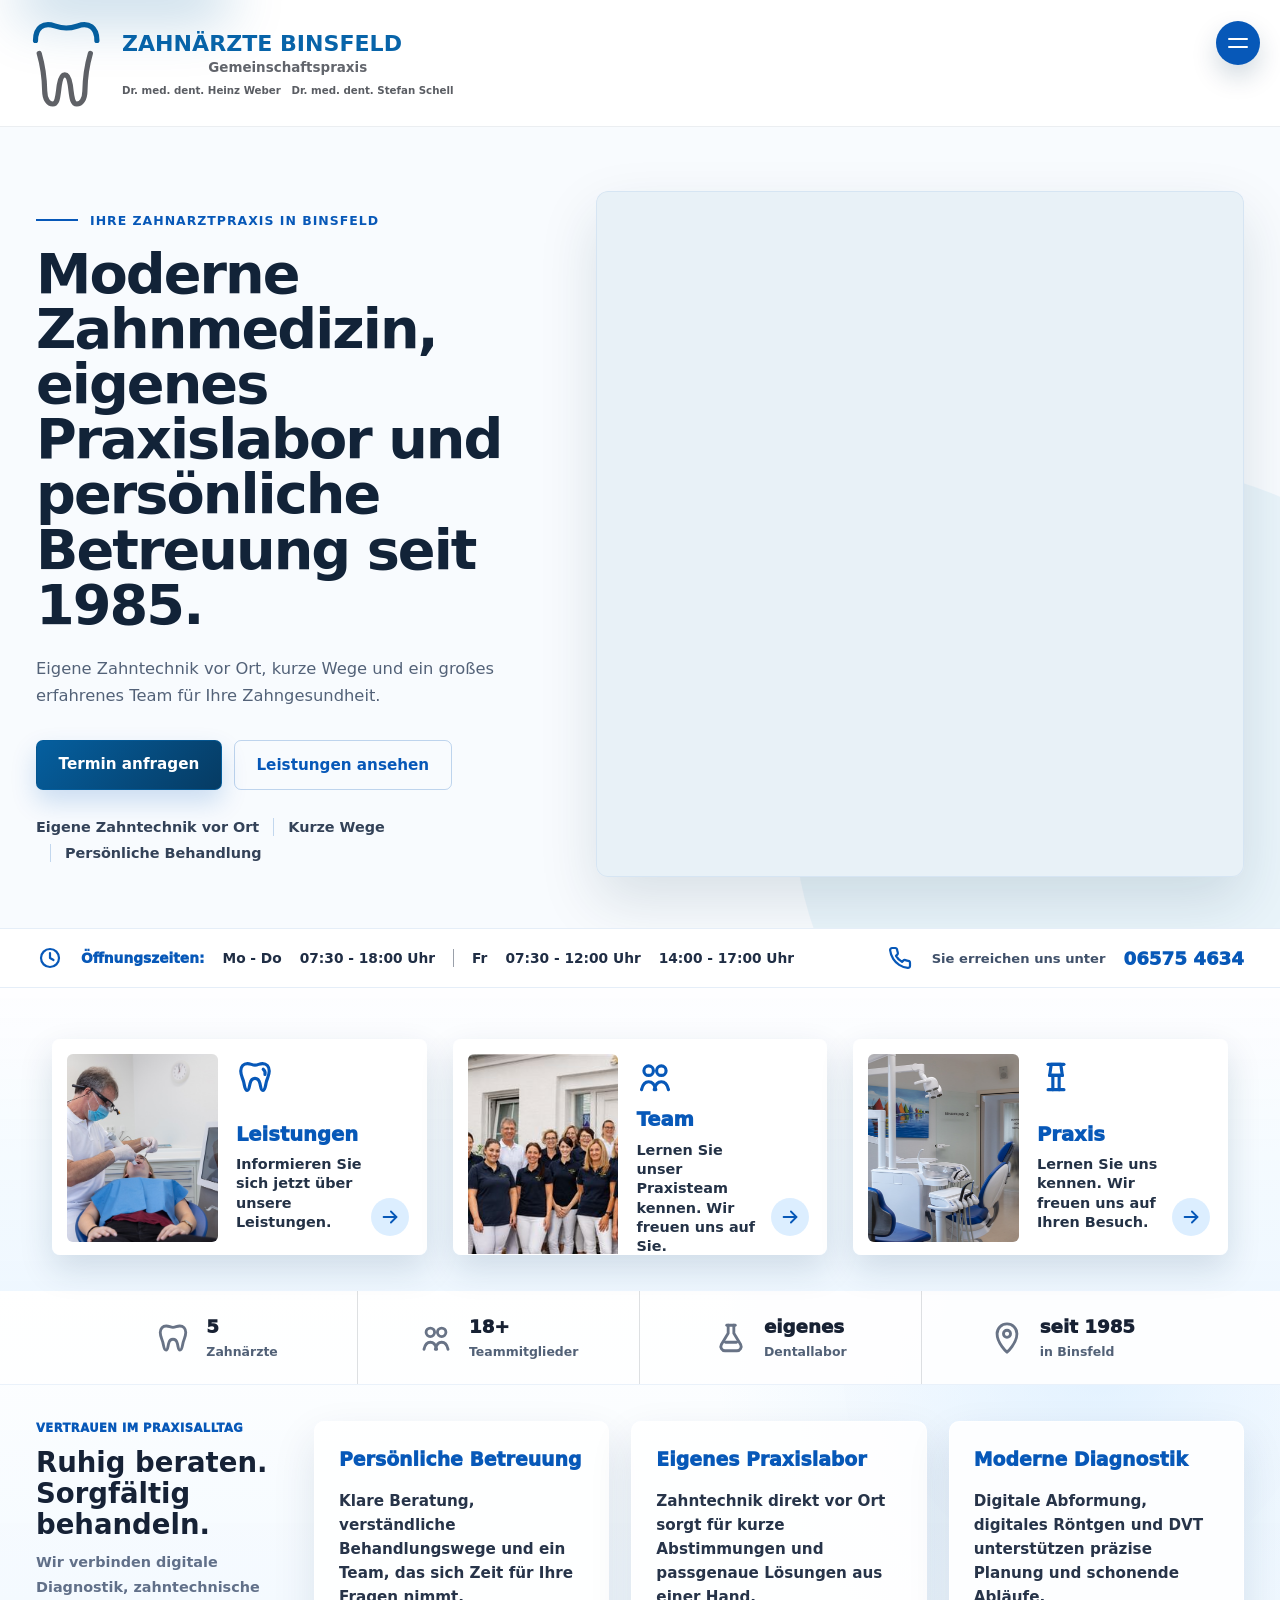
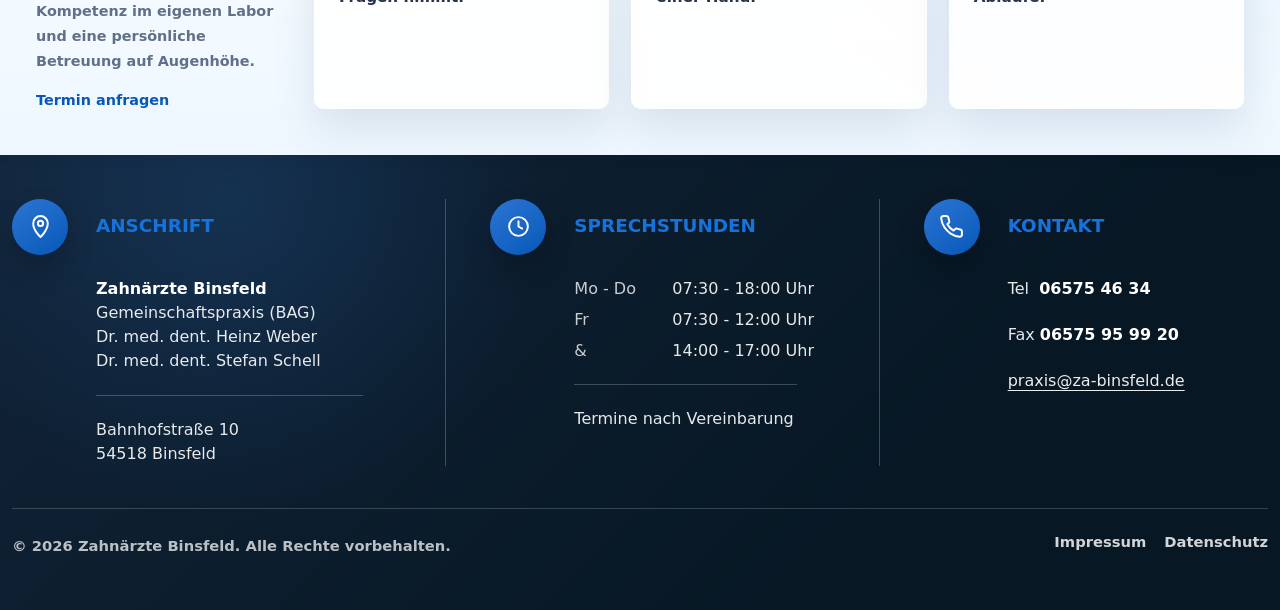
==== commit 4147975e: "Recompose homepage hero around real practice content" ====
--- a/index.html
+++ b/index.html
@@ -3,7 +3,7 @@
 
 <head>
     <meta charset="UTF-8">
-    <meta name="viewport" content="width=device-width, initial-scale=1.0">
+    <meta name="viewport" content="width=device-width, initial-scale=1.0, viewport-fit=cover">
 
     <title>Zahnärzte Binsfeld | Gemeinschaftspraxis</title>
 
@@ -11,15 +11,11 @@
         content="Moderne Zahnarztpraxis in Binsfeld. Persönliche Betreuung, Prophylaxe, Zahnerhalt, Zahnersatz und ästhetische Zahnmedizin.">
     <meta name="theme-color" content="#063b63">
 
-    <link rel="preconnect" href="https://fonts.googleapis.com">
-    <link rel="preconnect" href="https://fonts.gstatic.com" crossorigin>
-
-    <link href="https://fonts.googleapis.com/css2?family=Raleway:wght@400;600;800;900&display=swap"
-        rel="stylesheet">
-    <link rel="icon" type="image/svg+xml" href="/images/favicon.svg">
+    <link rel="icon" type="image/svg+xml" href="images/favicon.svg">
     <link rel="preload" as="image" href="images/hero-900.jpg" media="(max-width: 767px)">
     <link rel="preload" as="image" href="images/hero-1600.jpg" media="(min-width: 768px)">
-    <link rel="stylesheet" href="style.css?v=20260709-design-cleanup">
+    <link rel="stylesheet" href="style.css?v=20260709-site-ios-audit">
+    <link rel="stylesheet" href="home.css?v=20260914-home-kiss-1">
     <script type="application/ld+json">
         {
             "@context": "https://schema.org",
@@ -106,27 +102,21 @@
                         <li class="nav-item">
                             <a class="nav-link" href="team.html">Team</a>
                         </li>
-
                         <li class="nav-item">
                             <a class="nav-link" href="leistungen.html">Leistungen</a>
                         </li>
-
                         <li class="nav-item">
                             <a class="nav-link" href="impressionen.html">Impressionen</a>
                         </li>
-
                         <li class="nav-item">
                             <a class="nav-link" href="links-infos.html">Links &amp; Infos</a>
                         </li>
-
                         <li class="nav-item">
                             <a class="nav-link" href="kontakt.html">Kontakt</a>
                         </li>
-
                         <li class="nav-item">
                             <a class="nav-link" href="karriere.html">Karriere</a>
                         </li>
-
                         <li class="nav-item nav-cta-item">
                             <a class="btn btn-brand nav-appointment" href="kontakt.html#kontakt-form">Terminanfragen</a>
                         </li>
@@ -137,6 +127,36 @@
     </header>
 
     <main id="main-content">
+        <section class="home-intro" aria-labelledby="home-intro-title">
+            <div class="home-intro-shell">
+                <div class="home-intro-copy">
+                    <span class="home-intro-kicker">Ihre Zahnarztpraxis in Binsfeld</span>
+                    <h1 id="home-intro-title">Moderne Zahnmedizin, eigenes Praxislabor und persönliche Betreuung seit 1985.</h1>
+                    <p>Eigene Zahntechnik vor Ort, kurze Wege und ein großes erfahrenes Team für Ihre Zahngesundheit.</p>
+
+                    <div class="home-intro-actions" aria-label="Schnelleinstieg">
+                        <a class="btn btn-brand" href="kontakt.html#kontakt-form">Termin anfragen</a>
+                        <a class="home-intro-secondary" href="leistungen.html">Leistungen ansehen</a>
+                    </div>
+
+                    <div class="home-intro-points" aria-label="Praxisvorteile">
+                        <span>Eigene Zahntechnik vor Ort</span>
+                        <span>Kurze Wege</span>
+                        <span>Persönliche Behandlung</span>
+                    </div>
+                </div>
+
+                <figure class="home-intro-media">
+                    <img src="images/hero-1600.jpg"
+                        srcset="images/hero-900.jpg 900w, images/hero-1600.jpg 1600w"
+                        sizes="(max-width: 900px) calc(100vw - 28px), 58vw"
+                        width="1600" height="686"
+                        alt="Team der Zahnarztpraxis Binsfeld vor der Praxis"
+                        decoding="async" fetchpriority="high">
+                </figure>
+            </div>
+        </section>
+
         <section class="home-info-strip" aria-label="Öffnungszeiten und Telefonnummer">
             <div class="home-info-inner">
                 <div class="home-info-hours">
@@ -167,40 +187,11 @@
             </div>
         </section>
 
-        <section class="home-hero home-hero-premium home-hero-image-only">
-            <div class="home-hero-bg">
-                <img src="images/hero-1600.jpg"
-                    srcset="images/hero-900.jpg 900w, images/hero-1600.jpg 1600w" sizes="100vw"
-                    width="1600" height="686" alt="Team der Zahnarztpraxis Binsfeld vor der Praxis"
-                    decoding="async" fetchpriority="high">
-            </div>
-        </section>
-
-        <section class="home-positioning" aria-labelledby="home-positioning-title">
-            <div class="home-positioning-shell">
-                <div class="home-positioning-copy reveal">
-                    <span>Ihre Zahnarztpraxis in Binsfeld</span>
-                    <h1 id="home-positioning-title">Moderne Zahnmedizin, eigenes Praxislabor und pers&ouml;nliche Betreuung seit 1985.</h1>
-                    <p>Eigene Zahntechnik vor Ort, kurze Wege und ein gro&szlig;es erfahrenes Team f&uuml;r Ihre Zahngesundheit.</p>
-                    <div class="home-positioning-points" aria-label="Praxisvorteile">
-                        <span>Eigene Zahntechnik vor Ort</span>
-                        <span>Kurze Wege</span>
-                        <span>Pers&ouml;nliche Behandlung</span>
-                    </div>
-                </div>
-
-                <div class="home-positioning-actions reveal" aria-label="Kontaktm&ouml;glichkeiten">
-                    <a class="btn btn-brand" href="kontakt.html#kontakt-form">Termin anfragen</a>
-                    <a class="home-call-button" href="tel:+4965754634">Jetzt anrufen</a>
-                </div>
-            </div>
-        </section>
-
         <section class="home-quicklinks" aria-label="Schnelleinstieg">
             <div class="home-quicklinks-grid">
                 <a class="home-feature-card reveal" href="leistungen.html">
                     <span class="home-feature-image">
-                        <img src="images/zahnheilkunde.jpg" alt="Zahn&auml;rztliche Behandlung in der Praxis"
+                        <img src="images/zahnheilkunde.jpg" alt="Zahnärztliche Behandlung in der Praxis"
                             decoding="async" loading="lazy">
                     </span>
                     <span class="home-feature-copy">
@@ -211,7 +202,7 @@
                             </svg>
                         </span>
                         <strong>Leistungen</strong>
-                        <span>Informieren Sie sich jetzt &uuml;ber unsere Leistungen.</span>
+                        <span>Informieren Sie sich jetzt über unsere Leistungen.</span>
                     </span>
                     <span class="home-feature-arrow" aria-hidden="true">
                         <svg viewBox="0 0 24 24">
@@ -285,7 +276,7 @@
                         </svg>
                     </span>
                     <strong>5</strong>
-                    <span>Zahn&auml;rzte</span>
+                    <span>Zahnärzte</span>
                 </div>
 
                 <div class="home-stat-item">
@@ -328,30 +319,29 @@
             <div class="home-reviews-shell">
                 <div class="home-reviews-intro reveal">
                     <span>Vertrauen im Praxisalltag</span>
-                    <h2>Ruhig beraten.<br>Sorgf&auml;ltig behandeln.</h2>
-                    <p>Wir verbinden digitale Diagnostik, zahntechnische Kompetenz im eigenen Labor und eine pers&ouml;nliche Betreuung auf Augenh&ouml;he.</p>
+                    <h2>Ruhig beraten.<br>Sorgfältig behandeln.</h2>
+                    <p>Wir verbinden digitale Diagnostik, zahntechnische Kompetenz im eigenen Labor und eine persönliche Betreuung auf Augenhöhe.</p>
                     <a href="kontakt.html#kontakt-form">Termin anfragen</a>
                 </div>
 
                 <div class="home-review-cards" aria-label="Praxisvorteile">
                     <article class="home-review-card reveal">
-                        <h3>Pers&ouml;nliche Betreuung</h3>
-                        <p>Klare Beratung, verst&auml;ndliche Behandlungswege und ein Team, das sich Zeit f&uuml;r Ihre Fragen nimmt.</p>
+                        <h3>Persönliche Betreuung</h3>
+                        <p>Klare Beratung, verständliche Behandlungswege und ein Team, das sich Zeit für Ihre Fragen nimmt.</p>
                     </article>
 
                     <article class="home-review-card reveal">
                         <h3>Eigenes Praxislabor</h3>
-                        <p>Zahntechnik direkt vor Ort sorgt f&uuml;r kurze Abstimmungen und passgenaue L&ouml;sungen aus einer Hand.</p>
+                        <p>Zahntechnik direkt vor Ort sorgt für kurze Abstimmungen und passgenaue Lösungen aus einer Hand.</p>
                     </article>
 
                     <article class="home-review-card reveal">
                         <h3>Moderne Diagnostik</h3>
-                        <p>Digitale Abformung, digitales R&ouml;ntgen und DVT unterst&uuml;tzen pr&auml;zise Planung und schonende Abl&auml;ufe.</p>
+                        <p>Digitale Abformung, digitales Röntgen und DVT unterstützen präzise Planung und schonende Abläufe.</p>
                     </article>
                 </div>
             </div>
         </section>
-
     </main>
 
     <footer class="site-footer leistungen-footer practice-footer">
@@ -365,8 +355,8 @@
                         </svg>
                     </span>
                     <h3>Anschrift</h3>
-                    <p><strong>Zahn&auml;rzte Binsfeld</strong><br>Gemeinschaftspraxis (BAG)<br>Dr. med. dent. Heinz Weber<br>Dr. med. dent. Stefan Schell</p>
-                    <p class="footer-divider">Bahnhofstra&szlig;e 10<br>54518 Binsfeld</p>
+                    <p><strong>Zahnärzte Binsfeld</strong><br>Gemeinschaftspraxis (BAG)<br>Dr. med. dent. Heinz Weber<br>Dr. med. dent. Stefan Schell</p>
+                    <p class="footer-divider">Bahnhofstraße 10<br>54518 Binsfeld</p>
                 </section>
 
                 <section class="leistungen-footer-col">
@@ -395,7 +385,7 @@
             </div>
 
             <div class="practice-legal">
-                <span>&copy; <span id="year"></span> Zahn&auml;rzte Binsfeld. Alle Rechte vorbehalten.</span>
+                <span>&copy; <span id="year"></span> Zahnärzte Binsfeld. Alle Rechte vorbehalten.</span>
                 <nav aria-label="Rechtliches">
                     <a href="/impressum/">Impressum</a>
                     <a href="/datenschutz/">Datenschutz</a>
@@ -403,7 +393,7 @@
             </div>
         </div>
     </footer>
-    <script src="main.js?v=20260709-design-cleanup" defer></script>
+    <script src="main.js?v=20260914-home-kiss-1" defer></script>
 </body>
 
 </html>
--- a/style.css
+++ b/style.css
@@ -7456,3 +7456,248 @@
         width: 100%;
     }
 }
+
+/* iOS stability guard for the lightweight Karriere page */
+@media (max-width: 767px), (hover: none) and (pointer: coarse) {
+    .career-page::before,
+    .career-page::after,
+    .career-main::before,
+    .career-main::after {
+        display: none;
+    }
+
+    .career-main {
+        overflow: clip;
+        background: linear-gradient(180deg, #f8fcff 0%, #edf7ff 100%);
+    }
+
+    .career-page .site-header {
+        background: #fff;
+        -webkit-backdrop-filter: none;
+        backdrop-filter: none;
+    }
+
+    .career-job-card,
+    .career-benefit-card {
+        background: #fff;
+        box-shadow: 0 10px 26px rgba(20, 58, 92, 0.1);
+        -webkit-backdrop-filter: none;
+        backdrop-filter: none;
+    }
+
+    .career-icon {
+        box-shadow: 0 8px 18px rgba(7, 88, 184, 0.08);
+    }
+}
+
+/* iPhone stability guard for the image-heavy Team page */
+@media (max-width: 767px), (hover: none) and (pointer: coarse) {
+    .team-page::before,
+    .team-page::after,
+    .team-main::before,
+    .team-main::after {
+        display: none;
+    }
+
+    .team-page .site-header {
+        background: #fff;
+        -webkit-backdrop-filter: none;
+        backdrop-filter: none;
+    }
+
+    .team-main {
+        overflow: clip;
+        background: linear-gradient(180deg, #f8fcff 0%, #edf7ff 100%);
+    }
+
+    .team-slider {
+        padding: 34px 14px 42px;
+        background: #082f49;
+        overflow: visible;
+    }
+
+    .team-slider .coverflow,
+    .team-slider .cards {
+        width: min(100%, 360px);
+        height: auto;
+        perspective: none;
+        cursor: default;
+        touch-action: auto;
+    }
+
+    .team-slider .cards {
+        display: grid;
+        gap: 14px;
+    }
+
+    .team-slider .card,
+    .team-slider .card.is-active,
+    .team-slider .card.is-prev,
+    .team-slider .card.is-next,
+    .team-slider .card.is-far-prev,
+    .team-slider .card.is-far-next {
+        position: static;
+        width: 100%;
+        min-height: 0;
+        opacity: 1;
+        pointer-events: auto;
+        transform: none;
+        transform-style: flat;
+        transition: none;
+        box-shadow: 0 10px 26px rgba(0, 0, 0, 0.16);
+    }
+
+    .team-slider .nav,
+    .team-slider .dots {
+        display: none;
+    }
+
+    .no-swiper .lab-swiper,
+    .no-swiper .hygiene-swiper,
+    .no-swiper .assistant-swiper,
+    .no-swiper .zfa-swiper {
+        width: calc(100% - 28px);
+        padding: 10px 0 18px;
+        overflow: visible;
+    }
+
+    .no-swiper .lab-swiper .swiper-wrapper,
+    .no-swiper .hygiene-swiper .swiper-wrapper,
+    .no-swiper .assistant-swiper .swiper-wrapper,
+    .no-swiper .zfa-swiper .swiper-wrapper {
+        display: grid;
+        grid-template-columns: 1fr;
+        gap: 14px;
+        width: 100%;
+        transform: none !important;
+        transition: none;
+    }
+
+    .no-swiper .lab-slide,
+    .single-member-card {
+        width: 100%;
+        min-height: 0;
+        padding: 22px 18px 24px;
+        border-radius: 8px;
+        background: #fff;
+        opacity: 1;
+        transform: none;
+        transition: none;
+        box-shadow: 0 10px 24px rgba(20, 58, 92, 0.1);
+        -webkit-backdrop-filter: none;
+        backdrop-filter: none;
+    }
+
+    .lab-photo {
+        width: 126px;
+        height: 126px;
+        margin-bottom: 18px;
+    }
+
+    .lab-prev,
+    .lab-next,
+    .lab-pagination {
+        display: none;
+    }
+}
+
+/* Keep the Team carousel visible while avoiding the old slide-clone memory spike. */
+@media (max-width: 767px), (hover: none) and (pointer: coarse) {
+    .team-slider {
+        padding: 46px 14px 64px;
+        background:
+            radial-gradient(circle at 80% 12%, rgba(143, 211, 232, 0.22), transparent 22rem),
+            linear-gradient(135deg, #082f49, #061d2e 64%, #041521);
+        overflow: hidden;
+    }
+
+    .team-slider .coverflow {
+        position: relative;
+        width: min(100%, 362px);
+        height: 610px;
+        perspective: none;
+        cursor: grab;
+        touch-action: pan-y;
+    }
+
+    .team-slider .cards {
+        position: relative;
+        display: block;
+        width: 100%;
+        height: 100%;
+        perspective: none;
+    }
+
+    .team-slider .card {
+        position: absolute;
+        top: 50%;
+        left: 50%;
+        width: min(336px, calc(100vw - 34px));
+        min-height: auto;
+        opacity: 0;
+        pointer-events: none;
+        transform: translate(-50%, -50%) scale(0.92);
+        transition: transform 0.28s ease, opacity 0.28s ease;
+        box-shadow: 0 14px 34px rgba(0, 0, 0, 0.18);
+    }
+
+    .team-slider .card.is-active {
+        position: absolute;
+        top: 50%;
+        left: 50%;
+        opacity: 1;
+        z-index: 5;
+        pointer-events: auto;
+        transform: translate(-50%, -50%) scale(1);
+    }
+
+    .team-slider .card.is-prev {
+        position: absolute;
+        top: 50%;
+        left: 50%;
+        opacity: 0.55;
+        z-index: 4;
+        transform: translate(-50%, -50%) translateX(-46px) scale(0.88);
+    }
+
+    .team-slider .card.is-next {
+        position: absolute;
+        top: 50%;
+        left: 50%;
+        opacity: 0.55;
+        z-index: 4;
+        transform: translate(-50%, -50%) translateX(46px) scale(0.88);
+    }
+
+    .team-slider .card.is-far-prev,
+    .team-slider .card.is-far-next {
+        position: absolute;
+        top: 50%;
+        left: 50%;
+        opacity: 0;
+        transform: translate(-50%, -50%) scale(0.82);
+    }
+
+    .team-slider .nav,
+    .team-slider .dots {
+        display: grid;
+    }
+
+    .team-slider .dots {
+        display: flex;
+    }
+}
+
+/* Site-wide mobile Safari stability: avoid fixed paint layers and glass blur on touch devices. */
+@media (max-width: 767px), (hover: none) and (pointer: coarse) {
+    body::before,
+    body::after {
+        display: none;
+    }
+
+    .site-header {
+        background: #fff;
+        -webkit-backdrop-filter: none;
+        backdrop-filter: none;
+    }
+}
--- a/home.css
+++ b/home.css
@@ -0,0 +1,335 @@
+/* Homepage refinement: KISS-first, real content, no decorative card stack. */
+
+.home-page {
+    font-family: system-ui, -apple-system, BlinkMacSystemFont, "Segoe UI", sans-serif;
+    background: #f8fbfe;
+}
+
+.home-page .site-header {
+    background: #fff;
+    backdrop-filter: none;
+}
+
+.home-page .header-container {
+    padding-top: 18px;
+    padding-bottom: 16px;
+}
+
+.home-intro {
+    position: relative;
+    overflow: hidden;
+    padding: clamp(42px, 5vw, 72px) 0 clamp(34px, 4vw, 56px);
+    background: #f8fbfe;
+}
+
+.home-intro::after {
+    content: "";
+    position: absolute;
+    right: -16vw;
+    bottom: -18vw;
+    width: 54vw;
+    aspect-ratio: 1;
+    border-radius: 50%;
+    background: rgba(220, 238, 248, 0.5);
+    pointer-events: none;
+}
+
+.home-intro-shell {
+    position: relative;
+    z-index: 1;
+    width: min(100% - 72px, 1480px);
+    margin: 0 auto;
+    display: grid;
+    grid-template-columns: minmax(430px, 0.86fr) minmax(0, 1.14fr);
+    gap: clamp(42px, 5.5vw, 86px);
+    align-items: center;
+}
+
+.home-intro-copy {
+    max-width: 690px;
+}
+
+.home-intro-kicker {
+    display: inline-flex;
+    align-items: center;
+    gap: 12px;
+    margin-bottom: 18px;
+    color: #0758b8;
+    font-size: 0.78rem;
+    font-weight: 800;
+    letter-spacing: 0.08em;
+    text-transform: uppercase;
+}
+
+.home-intro-kicker::before {
+    content: "";
+    width: 42px;
+    height: 2px;
+    background: #0758b8;
+}
+
+.home-intro h1 {
+    margin: 0;
+    max-width: 680px;
+    color: #122338;
+    font-size: clamp(2.55rem, 4.35vw, 4.8rem);
+    font-weight: 800;
+    line-height: 0.99;
+    letter-spacing: -0.035em;
+    text-wrap: balance;
+}
+
+.home-intro-copy > p {
+    max-width: 610px;
+    margin: 24px 0 0;
+    color: #536278;
+    font-size: clamp(1.02rem, 1.25vw, 1.18rem);
+    font-weight: 500;
+    line-height: 1.65;
+}
+
+.home-intro-actions {
+    display: flex;
+    flex-wrap: wrap;
+    gap: 12px;
+    margin-top: 30px;
+}
+
+.home-intro-actions .btn,
+.home-intro-secondary {
+    min-height: 50px;
+    display: inline-flex;
+    align-items: center;
+    justify-content: center;
+    padding: 0.78rem 1.35rem;
+    border-radius: 7px;
+    font-size: 0.95rem;
+    font-weight: 800;
+}
+
+.home-intro-actions .btn {
+    box-shadow: 0 12px 26px rgba(7, 88, 184, 0.19);
+}
+
+.home-intro-secondary {
+    border: 1px solid rgba(7, 88, 184, 0.24);
+    background: transparent;
+    color: #0758b8;
+}
+
+.home-intro-secondary:hover {
+    border-color: rgba(7, 88, 184, 0.48);
+    background: #fff;
+}
+
+.home-intro-points {
+    display: flex;
+    flex-wrap: wrap;
+    gap: 8px 0;
+    margin-top: 28px;
+    color: #334258;
+    font-size: 0.9rem;
+    font-weight: 700;
+}
+
+.home-intro-points span {
+    display: inline-flex;
+    align-items: center;
+}
+
+.home-intro-points span + span::before {
+    content: "";
+    width: 1px;
+    height: 18px;
+    margin: 0 14px;
+    background: rgba(7, 88, 184, 0.22);
+}
+
+.home-intro-media {
+    position: relative;
+    margin: 0;
+    overflow: hidden;
+    border-radius: 12px;
+    background: #e8f1f7;
+    box-shadow: 0 24px 58px rgba(11, 45, 72, 0.13);
+}
+
+.home-intro-media::after {
+    content: "";
+    position: absolute;
+    inset: 0;
+    box-shadow: inset 0 0 0 1px rgba(7, 88, 184, 0.08);
+    border-radius: inherit;
+    pointer-events: none;
+}
+
+.home-intro-media img {
+    width: 100%;
+    aspect-ratio: 16 / 9;
+    object-fit: cover;
+    object-position: center 43%;
+}
+
+.home-page .home-info-strip {
+    border-top: 1px solid rgba(7, 88, 184, 0.10);
+    border-bottom: 1px solid rgba(7, 88, 184, 0.10);
+    background: #fff;
+    box-shadow: none;
+}
+
+.home-page .home-info-inner {
+    width: min(100% - 72px, 1480px);
+    min-height: 58px;
+    font-size: 0.86rem;
+}
+
+.home-page .home-info-hours,
+.home-page .home-info-phone {
+    gap: 18px;
+}
+
+.home-page .home-info-icon {
+    width: 27px;
+    height: 27px;
+}
+
+.home-page .home-info-icon svg {
+    width: 24px;
+    height: 24px;
+}
+
+.home-page .home-quicklinks {
+    padding-top: clamp(34px, 4vw, 54px);
+    box-shadow: none;
+}
+
+@media (max-width: 1199px) {
+    .home-intro-shell {
+        width: min(100% - 44px, 980px);
+        grid-template-columns: minmax(350px, 0.92fr) minmax(0, 1.08fr);
+        gap: 36px;
+    }
+
+    .home-intro h1 {
+        font-size: clamp(2.35rem, 5vw, 3.6rem);
+    }
+
+    .home-page .home-info-inner {
+        width: min(100% - 44px, 980px);
+    }
+}
+
+@media (max-width: 900px) {
+    .home-intro {
+        padding-top: 38px;
+    }
+
+    .home-intro-shell {
+        width: min(100% - 36px, 760px);
+        grid-template-columns: 1fr;
+        gap: 30px;
+    }
+
+    .home-intro-copy {
+        max-width: 680px;
+    }
+
+    .home-intro-media img {
+        aspect-ratio: 16 / 9;
+    }
+}
+
+@media (max-width: 767px) {
+    .home-page .header-container {
+        padding-top: 10px;
+        padding-bottom: 10px;
+    }
+
+    .home-intro {
+        padding: 30px 0 24px;
+    }
+
+    .home-intro::after {
+        display: none;
+    }
+
+    .home-intro-shell {
+        width: calc(100% - 28px);
+        gap: 24px;
+    }
+
+    .home-intro-kicker {
+        margin-bottom: 14px;
+        font-size: 0.72rem;
+    }
+
+    .home-intro-kicker::before {
+        width: 30px;
+    }
+
+    .home-intro h1 {
+        font-size: clamp(2.15rem, 10.5vw, 3rem);
+        line-height: 1.01;
+    }
+
+    .home-intro-copy > p {
+        margin-top: 18px;
+        font-size: 1rem;
+        line-height: 1.55;
+    }
+
+    .home-intro-actions {
+        display: grid;
+        grid-template-columns: 1fr;
+        margin-top: 22px;
+    }
+
+    .home-intro-actions .btn,
+    .home-intro-secondary {
+        width: 100%;
+        min-height: 52px;
+    }
+
+    .home-intro-points {
+        display: grid;
+        gap: 7px;
+        margin-top: 22px;
+        font-size: 0.88rem;
+    }
+
+    .home-intro-points span + span::before {
+        display: none;
+    }
+
+    .home-intro-points span::before {
+        content: "";
+        width: 7px;
+        height: 7px;
+        margin-right: 9px;
+        border-radius: 50%;
+        background: #0758b8;
+    }
+
+    .home-intro-media {
+        border-radius: 9px;
+        box-shadow: 0 16px 34px rgba(11, 45, 72, 0.11);
+    }
+
+    .home-intro-media img {
+        aspect-ratio: 4 / 3;
+        object-position: 52% 43%;
+    }
+
+    .home-page .home-info-inner {
+        width: calc(100% - 28px);
+    }
+}
+
+@media (prefers-reduced-motion: reduce) {
+    .home-intro *,
+    .home-intro *::before,
+    .home-intro *::after {
+        scroll-behavior: auto !important;
+        transition: none !important;
+    }
+}
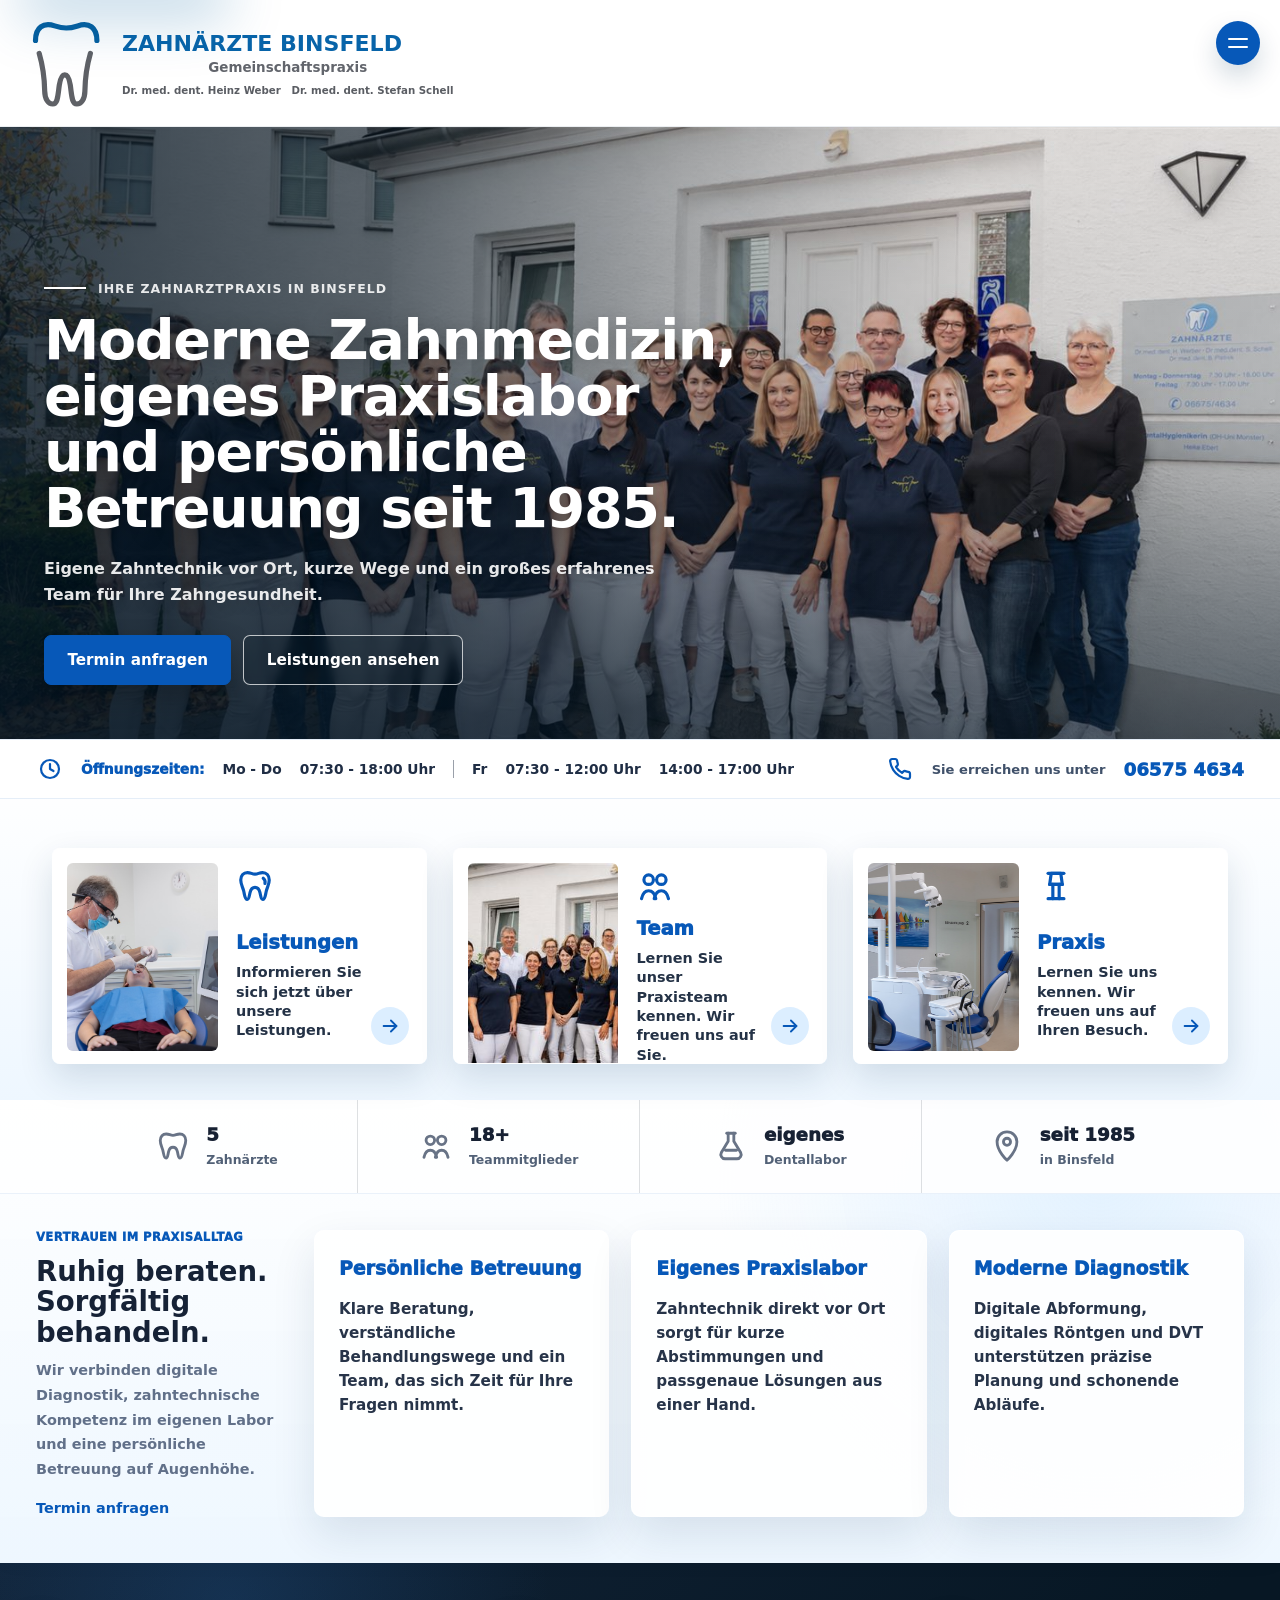
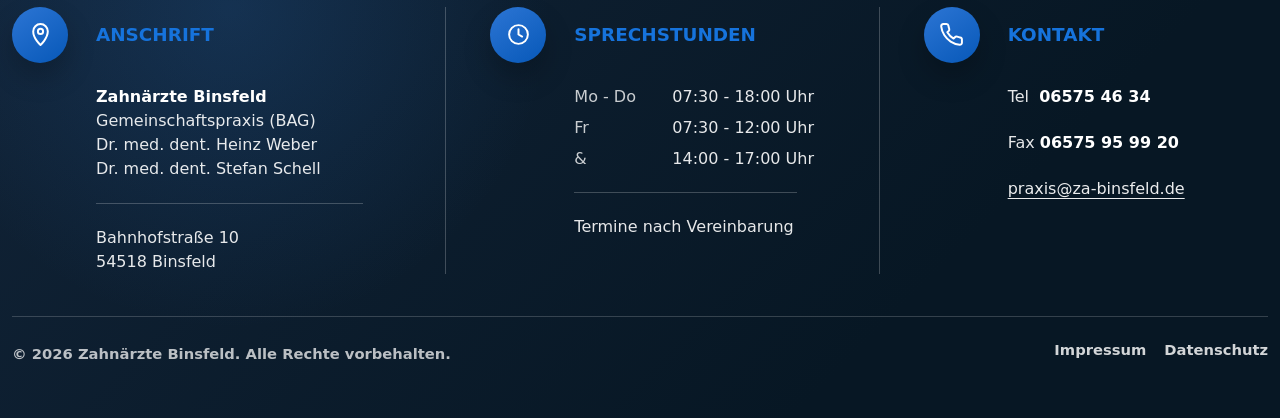
==== commit 36399a43: "Bust homepage hero cache" ====
--- a/index.html
+++ b/index.html
@@ -15,7 +15,7 @@
     <link rel="preload" as="image" href="images/hero-900.jpg" media="(max-width: 767px)">
     <link rel="preload" as="image" href="images/hero-1600.jpg" media="(min-width: 768px)">
     <link rel="stylesheet" href="style.css?v=20260709-site-ios-audit">
-    <link rel="stylesheet" href="home.css?v=20260914-home-kiss-1">
+    <link rel="stylesheet" href="home.css?v=20260914-home-full-hero-2">
     <script type="application/ld+json">
         {
             "@context": "https://schema.org",
@@ -99,27 +99,13 @@
 
                 <div class="navbar-collapse" id="mainNavigation">
                     <ul class="navbar-nav">
-                        <li class="nav-item">
-                            <a class="nav-link" href="team.html">Team</a>
-                        </li>
-                        <li class="nav-item">
-                            <a class="nav-link" href="leistungen.html">Leistungen</a>
-                        </li>
-                        <li class="nav-item">
-                            <a class="nav-link" href="impressionen.html">Impressionen</a>
-                        </li>
-                        <li class="nav-item">
-                            <a class="nav-link" href="links-infos.html">Links &amp; Infos</a>
-                        </li>
-                        <li class="nav-item">
-                            <a class="nav-link" href="kontakt.html">Kontakt</a>
-                        </li>
-                        <li class="nav-item">
-                            <a class="nav-link" href="karriere.html">Karriere</a>
-                        </li>
-                        <li class="nav-item nav-cta-item">
-                            <a class="btn btn-brand nav-appointment" href="kontakt.html#kontakt-form">Terminanfragen</a>
-                        </li>
+                        <li class="nav-item"><a class="nav-link" href="team.html">Team</a></li>
+                        <li class="nav-item"><a class="nav-link" href="leistungen.html">Leistungen</a></li>
+                        <li class="nav-item"><a class="nav-link" href="impressionen.html">Impressionen</a></li>
+                        <li class="nav-item"><a class="nav-link" href="links-infos.html">Links &amp; Infos</a></li>
+                        <li class="nav-item"><a class="nav-link" href="kontakt.html">Kontakt</a></li>
+                        <li class="nav-item"><a class="nav-link" href="karriere.html">Karriere</a></li>
+                        <li class="nav-item nav-cta-item"><a class="btn btn-brand nav-appointment" href="kontakt.html#kontakt-form">Terminanfragen</a></li>
                     </ul>
                 </div>
             </div>
@@ -133,12 +119,10 @@
                     <span class="home-intro-kicker">Ihre Zahnarztpraxis in Binsfeld</span>
                     <h1 id="home-intro-title">Moderne Zahnmedizin, eigenes Praxislabor und persönliche Betreuung seit 1985.</h1>
                     <p>Eigene Zahntechnik vor Ort, kurze Wege und ein großes erfahrenes Team für Ihre Zahngesundheit.</p>
-
                     <div class="home-intro-actions" aria-label="Schnelleinstieg">
                         <a class="btn btn-brand" href="kontakt.html#kontakt-form">Termin anfragen</a>
                         <a class="home-intro-secondary" href="leistungen.html">Leistungen ansehen</a>
                     </div>
-
                     <div class="home-intro-points" aria-label="Praxisvorteile">
                         <span>Eigene Zahntechnik vor Ort</span>
                         <span>Kurze Wege</span>
@@ -149,7 +133,7 @@
                 <figure class="home-intro-media">
                     <img src="images/hero-1600.jpg"
                         srcset="images/hero-900.jpg 900w, images/hero-1600.jpg 1600w"
-                        sizes="(max-width: 900px) calc(100vw - 28px), 58vw"
+                        sizes="100vw"
                         width="1600" height="686"
                         alt="Team der Zahnarztpraxis Binsfeld vor der Praxis"
                         decoding="async" fetchpriority="high">
@@ -160,29 +144,14 @@
         <section class="home-info-strip" aria-label="Öffnungszeiten und Telefonnummer">
             <div class="home-info-inner">
                 <div class="home-info-hours">
-                    <span class="home-info-icon" aria-hidden="true">
-                        <svg viewBox="0 0 24 24">
-                            <circle cx="12" cy="12" r="9" />
-                            <path d="M12 7v5l3.5 2" />
-                        </svg>
-                    </span>
+                    <span class="home-info-icon" aria-hidden="true"><svg viewBox="0 0 24 24"><circle cx="12" cy="12" r="9" /><path d="M12 7v5l3.5 2" /></svg></span>
                     <strong>Öffnungszeiten:</strong>
-                    <span>Mo - Do</span>
-                    <b>07:30 - 18:00 Uhr</b>
-                    <i aria-hidden="true"></i>
-                    <span>Fr</span>
-                    <b>07:30 - 12:00 Uhr</b>
-                    <b>14:00 - 17:00 Uhr</b>
-                </div>
-
+                    <span>Mo - Do</span><b>07:30 - 18:00 Uhr</b><i aria-hidden="true"></i>
+                    <span>Fr</span><b>07:30 - 12:00 Uhr</b><b>14:00 - 17:00 Uhr</b>
+                </div>
                 <a class="home-info-phone" href="tel:+4965754634">
-                    <span class="home-info-icon" aria-hidden="true">
-                        <svg viewBox="0 0 24 24">
-                            <path d="M22 16.9v3a2 2 0 0 1-2.2 2 19.8 19.8 0 0 1-8.6-3.1 19.4 19.4 0 0 1-6-6A19.8 19.8 0 0 1 2.1 4.2 2 2 0 0 1 4.1 2h3a2 2 0 0 1 2 1.7c.1 1 .4 2 .7 2.8a2 2 0 0 1-.5 2.1L8 9.9a16 16 0 0 0 6 6l1.3-1.3a2 2 0 0 1 2.1-.5c.9.3 1.8.6 2.8.7a2 2 0 0 1 1.8 2.1Z" />
-                        </svg>
-                    </span>
-                    <span>Sie erreichen uns unter</span>
-                    <strong>06575 4634</strong>
+                    <span class="home-info-icon" aria-hidden="true"><svg viewBox="0 0 24 24"><path d="M22 16.9v3a2 2 0 0 1-2.2 2 19.8 19.8 0 0 1-8.6-3.1 19.4 19.4 0 0 1-6-6A19.8 19.8 0 0 1 2.1 4.2 2 2 0 0 1 4.1 2h3a2 2 0 0 1 2 1.7c.1 1 .4 2 .7 2.8a2 2 0 0 1-.5 2.1L8 9.9a16 16 0 0 0 6 6l1.3-1.3a2 2 0 0 1 2.1-.5c.9.3 1.8.6 2.8.7a2 2 0 0 1 1.8 2.1Z" /></svg></span>
+                    <span>Sie erreichen uns unter</span><strong>06575 4634</strong>
                 </a>
             </div>
         </section>
@@ -190,130 +159,40 @@
         <section class="home-quicklinks" aria-label="Schnelleinstieg">
             <div class="home-quicklinks-grid">
                 <a class="home-feature-card reveal" href="leistungen.html">
-                    <span class="home-feature-image">
-                        <img src="images/zahnheilkunde.jpg" alt="Zahnärztliche Behandlung in der Praxis"
-                            decoding="async" loading="lazy">
-                    </span>
+                    <span class="home-feature-image"><img src="images/zahnheilkunde.jpg" alt="Zahnärztliche Behandlung in der Praxis" decoding="async" loading="lazy"></span>
                     <span class="home-feature-copy">
-                        <span class="home-feature-icon" aria-hidden="true">
-                            <svg viewBox="0 0 24 24">
-                                <path d="M7.2 3.5c2.2 0 2.8 1 4.8 1s2.6-1 4.8-1c2.4 0 4.2 1.8 4.2 4.7 0 2.7-1.2 4.4-1.8 6.7-.7 2.7-.7 5.6-2.3 5.6-1.2 0-1.2-2.1-1.8-4.5-.5-2-1.4-3.1-3.1-3.1S9.4 14 8.9 16c-.6 2.4-.6 4.5-1.8 4.5-1.6 0-1.6-2.9-2.3-5.6C4.2 12.6 3 10.9 3 8.2c0-2.9 1.8-4.7 4.2-4.7Z" />
-                                <path d="M17.2 7.1c1 .8 1.4 1.9 1.1 3.3" />
-                            </svg>
-                        </span>
-                        <strong>Leistungen</strong>
-                        <span>Informieren Sie sich jetzt über unsere Leistungen.</span>
-                    </span>
-                    <span class="home-feature-arrow" aria-hidden="true">
-                        <svg viewBox="0 0 24 24">
-                            <path d="M5 12h14" />
-                            <path d="m13 6 6 6-6 6" />
-                        </svg>
-                    </span>
+                        <span class="home-feature-icon" aria-hidden="true"><svg viewBox="0 0 24 24"><path d="M7.2 3.5c2.2 0 2.8 1 4.8 1s2.6-1 4.8-1c2.4 0 4.2 1.8 4.2 4.7 0 2.7-1.2 4.4-1.8 6.7-.7 2.7-.7 5.6-2.3 5.6-1.2 0-1.2-2.1-1.8-4.5-.5-2-1.4-3.1-3.1-3.1S9.4 14 8.9 16c-.6 2.4-.6 4.5-1.8 4.5-1.6 0-1.6-2.9-2.3-5.6C4.2 12.6 3 10.9 3 8.2c0-2.9 1.8-4.7 4.2-4.7Z" /><path d="M17.2 7.1c1 .8 1.4 1.9 1.1 3.3" /></svg></span>
+                        <strong>Leistungen</strong><span>Informieren Sie sich jetzt über unsere Leistungen.</span>
+                    </span>
+                    <span class="home-feature-arrow" aria-hidden="true"><svg viewBox="0 0 24 24"><path d="M5 12h14" /><path d="m13 6 6 6-6 6" /></svg></span>
                 </a>
 
                 <a class="home-feature-card reveal" href="team.html">
-                    <span class="home-feature-image">
-                        <img src="images/team-1000.jpg"
-                            srcset="images/team-700.jpg 700w, images/team-1000.jpg 1000w"
-                            sizes="(max-width: 767px) calc(100vw - 56px), 380px" width="1000" height="403"
-                            alt="Team der Zahnarztpraxis Binsfeld" decoding="async" loading="lazy">
-                    </span>
+                    <span class="home-feature-image"><img src="images/team-1000.jpg" srcset="images/team-700.jpg 700w, images/team-1000.jpg 1000w" sizes="(max-width: 767px) calc(100vw - 56px), 380px" width="1000" height="403" alt="Team der Zahnarztpraxis Binsfeld" decoding="async" loading="lazy"></span>
                     <span class="home-feature-copy">
-                        <span class="home-feature-icon" aria-hidden="true">
-                            <svg viewBox="0 0 24 24">
-                                <circle cx="8" cy="8" r="3" />
-                                <circle cx="16" cy="8" r="3" />
-                                <path d="M3.5 20c.7-3.2 2.3-5 4.5-5s3.8 1.8 4.5 5" />
-                                <path d="M11.5 20c.7-3.2 2.3-5 4.5-5s3.8 1.8 4.5 5" />
-                            </svg>
-                        </span>
-                        <strong>Team</strong>
-                        <span>Lernen Sie unser Praxisteam kennen. Wir freuen uns auf Sie.</span>
-                    </span>
-                    <span class="home-feature-arrow" aria-hidden="true">
-                        <svg viewBox="0 0 24 24">
-                            <path d="M5 12h14" />
-                            <path d="m13 6 6 6-6 6" />
-                        </svg>
-                    </span>
+                        <span class="home-feature-icon" aria-hidden="true"><svg viewBox="0 0 24 24"><circle cx="8" cy="8" r="3" /><circle cx="16" cy="8" r="3" /><path d="M3.5 20c.7-3.2 2.3-5 4.5-5s3.8 1.8 4.5 5" /><path d="M11.5 20c.7-3.2 2.3-5 4.5-5s3.8 1.8 4.5 5" /></svg></span>
+                        <strong>Team</strong><span>Lernen Sie unser Praxisteam kennen. Wir freuen uns auf Sie.</span>
+                    </span>
+                    <span class="home-feature-arrow" aria-hidden="true"><svg viewBox="0 0 24 24"><path d="M5 12h14" /><path d="m13 6 6 6-6 6" /></svg></span>
                 </a>
 
                 <a class="home-feature-card reveal" href="impressionen.html">
-                    <span class="home-feature-image">
-                        <img src="images/14.jpg" alt="Behandlungsraum der Praxis" decoding="async" loading="lazy">
-                    </span>
+                    <span class="home-feature-image"><img src="images/14.jpg" alt="Behandlungsraum der Praxis" decoding="async" loading="lazy"></span>
                     <span class="home-feature-copy">
-                        <span class="home-feature-icon" aria-hidden="true">
-                            <svg viewBox="0 0 24 24">
-                                <path d="M8 11h8" />
-                                <path d="M10 11v9" />
-                                <path d="M14 11v9" />
-                                <path d="M7 20h10" />
-                                <path d="M9 4h6l1 7H8l1-7Z" />
-                                <path d="M7 4h10" />
-                            </svg>
-                        </span>
-                        <strong>Praxis</strong>
-                        <span>Lernen Sie uns kennen. Wir freuen uns auf Ihren Besuch.</span>
-                    </span>
-                    <span class="home-feature-arrow" aria-hidden="true">
-                        <svg viewBox="0 0 24 24">
-                            <path d="M5 12h14" />
-                            <path d="m13 6 6 6-6 6" />
-                        </svg>
-                    </span>
+                        <span class="home-feature-icon" aria-hidden="true"><svg viewBox="0 0 24 24"><path d="M8 11h8" /><path d="M10 11v9" /><path d="M14 11v9" /><path d="M7 20h10" /><path d="M9 4h6l1 7H8l1-7Z" /><path d="M7 4h10" /></svg></span>
+                        <strong>Praxis</strong><span>Lernen Sie uns kennen. Wir freuen uns auf Ihren Besuch.</span>
+                    </span>
+                    <span class="home-feature-arrow" aria-hidden="true"><svg viewBox="0 0 24 24"><path d="M5 12h14" /><path d="m13 6 6 6-6 6" /></svg></span>
                 </a>
             </div>
         </section>
 
         <section class="home-reviews" aria-label="Erfahrungen und Praxiskennzahlen">
             <div class="home-stats-grid reveal" aria-label="Praxiskennzahlen">
-                <div class="home-stat-item">
-                    <span class="home-stat-icon" aria-hidden="true">
-                        <svg viewBox="0 0 24 24">
-                            <path d="M7.2 3.5c2.2 0 2.8 1 4.8 1s2.6-1 4.8-1c2.4 0 4.2 1.8 4.2 4.7 0 2.7-1.2 4.4-1.8 6.7-.7 2.7-.7 5.6-2.3 5.6-1.2 0-1.2-2.1-1.8-4.5-.5-2-1.4-3.1-3.1-3.1S9.4 14 8.9 16c-.6 2.4-.6 4.5-1.8 4.5-1.6 0-1.6-2.9-2.3-5.6C4.2 12.6 3 10.9 3 8.2c0-2.9 1.8-4.7 4.2-4.7Z" />
-                        </svg>
-                    </span>
-                    <strong>5</strong>
-                    <span>Zahnärzte</span>
-                </div>
-
-                <div class="home-stat-item">
-                    <span class="home-stat-icon" aria-hidden="true">
-                        <svg viewBox="0 0 24 24">
-                            <circle cx="8" cy="8" r="3" />
-                            <circle cx="16" cy="8" r="3" />
-                            <path d="M3.5 20c.7-3.2 2.3-5 4.5-5s3.8 1.8 4.5 5" />
-                            <path d="M11.5 20c.7-3.2 2.3-5 4.5-5s3.8 1.8 4.5 5" />
-                        </svg>
-                    </span>
-                    <strong>18+</strong>
-                    <span>Teammitglieder</span>
-                </div>
-
-                <div class="home-stat-item">
-                    <span class="home-stat-icon" aria-hidden="true">
-                        <svg viewBox="0 0 24 24">
-                            <path d="M9 3h6" />
-                            <path d="M10 3v5.6l-4.8 8A3 3 0 0 0 7.8 21h8.4a3 3 0 0 0 2.6-4.4l-4.8-8V3" />
-                            <path d="M8.1 15h7.8" />
-                        </svg>
-                    </span>
-                    <strong>eigenes</strong>
-                    <span>Dentallabor</span>
-                </div>
-
-                <div class="home-stat-item">
-                    <span class="home-stat-icon" aria-hidden="true">
-                        <svg viewBox="0 0 24 24">
-                            <path d="M12 22s7-6.2 7-13a7 7 0 0 0-14 0c0 6.8 7 13 7 13Z" />
-                            <circle cx="12" cy="9" r="2.5" />
-                        </svg>
-                    </span>
-                    <strong>seit 1985</strong>
-                    <span>in Binsfeld</span>
-                </div>
+                <div class="home-stat-item"><span class="home-stat-icon" aria-hidden="true"><svg viewBox="0 0 24 24"><path d="M7.2 3.5c2.2 0 2.8 1 4.8 1s2.6-1 4.8-1c2.4 0 4.2 1.8 4.2 4.7 0 2.7-1.2 4.4-1.8 6.7-.7 2.7-.7 5.6-2.3 5.6-1.2 0-1.2-2.1-1.8-4.5-.5-2-1.4-3.1-3.1-3.1S9.4 14 8.9 16c-.6 2.4-.6 4.5-1.8 4.5-1.6 0-1.6-2.9-2.3-5.6C4.2 12.6 3 10.9 3 8.2c0-2.9 1.8-4.7 4.2-4.7Z" /></svg></span><strong>5</strong><span>Zahnärzte</span></div>
+                <div class="home-stat-item"><span class="home-stat-icon" aria-hidden="true"><svg viewBox="0 0 24 24"><circle cx="8" cy="8" r="3" /><circle cx="16" cy="8" r="3" /><path d="M3.5 20c.7-3.2 2.3-5 4.5-5s3.8 1.8 4.5 5" /><path d="M11.5 20c.7-3.2 2.3-5 4.5-5s3.8 1.8 4.5 5" /></svg></span><strong>18+</strong><span>Teammitglieder</span></div>
+                <div class="home-stat-item"><span class="home-stat-icon" aria-hidden="true"><svg viewBox="0 0 24 24"><path d="M9 3h6" /><path d="M10 3v5.6l-4.8 8A3 3 0 0 0 7.8 21h8.4a3 3 0 0 0 2.6-4.4l-4.8-8V3" /><path d="M8.1 15h7.8" /></svg></span><strong>eigenes</strong><span>Dentallabor</span></div>
+                <div class="home-stat-item"><span class="home-stat-icon" aria-hidden="true"><svg viewBox="0 0 24 24"><path d="M12 22s7-6.2 7-13a7 7 0 0 0-14 0c0 6.8 7 13 7 13Z" /><circle cx="12" cy="9" r="2.5" /></svg></span><strong>seit 1985</strong><span>in Binsfeld</span></div>
             </div>
 
             <div class="home-reviews-shell">
@@ -323,22 +202,10 @@
                     <p>Wir verbinden digitale Diagnostik, zahntechnische Kompetenz im eigenen Labor und eine persönliche Betreuung auf Augenhöhe.</p>
                     <a href="kontakt.html#kontakt-form">Termin anfragen</a>
                 </div>
-
                 <div class="home-review-cards" aria-label="Praxisvorteile">
-                    <article class="home-review-card reveal">
-                        <h3>Persönliche Betreuung</h3>
-                        <p>Klare Beratung, verständliche Behandlungswege und ein Team, das sich Zeit für Ihre Fragen nimmt.</p>
-                    </article>
-
-                    <article class="home-review-card reveal">
-                        <h3>Eigenes Praxislabor</h3>
-                        <p>Zahntechnik direkt vor Ort sorgt für kurze Abstimmungen und passgenaue Lösungen aus einer Hand.</p>
-                    </article>
-
-                    <article class="home-review-card reveal">
-                        <h3>Moderne Diagnostik</h3>
-                        <p>Digitale Abformung, digitales Röntgen und DVT unterstützen präzise Planung und schonende Abläufe.</p>
-                    </article>
+                    <article class="home-review-card reveal"><h3>Persönliche Betreuung</h3><p>Klare Beratung, verständliche Behandlungswege und ein Team, das sich Zeit für Ihre Fragen nimmt.</p></article>
+                    <article class="home-review-card reveal"><h3>Eigenes Praxislabor</h3><p>Zahntechnik direkt vor Ort sorgt für kurze Abstimmungen und passgenaue Lösungen aus einer Hand.</p></article>
+                    <article class="home-review-card reveal"><h3>Moderne Diagnostik</h3><p>Digitale Abformung, digitales Röntgen und DVT unterstützen präzise Planung und schonende Abläufe.</p></article>
                 </div>
             </div>
         </section>
@@ -348,35 +215,19 @@
         <div class="container">
             <div class="leistungen-footer-grid">
                 <section class="leistungen-footer-col">
-                    <span class="footer-round-icon" aria-hidden="true">
-                        <svg viewBox="0 0 24 24">
-                            <path d="M12 22s7-6.2 7-13a7 7 0 0 0-14 0c0 6.8 7 13 7 13Z" />
-                            <circle cx="12" cy="9" r="2.5" />
-                        </svg>
-                    </span>
+                    <span class="footer-round-icon" aria-hidden="true"><svg viewBox="0 0 24 24"><path d="M12 22s7-6.2 7-13a7 7 0 0 0-14 0c0 6.8 7 13 7 13Z" /><circle cx="12" cy="9" r="2.5" /></svg></span>
                     <h3>Anschrift</h3>
                     <p><strong>Zahnärzte Binsfeld</strong><br>Gemeinschaftspraxis (BAG)<br>Dr. med. dent. Heinz Weber<br>Dr. med. dent. Stefan Schell</p>
                     <p class="footer-divider">Bahnhofstraße 10<br>54518 Binsfeld</p>
                 </section>
-
                 <section class="leistungen-footer-col">
-                    <span class="footer-round-icon" aria-hidden="true">
-                        <svg viewBox="0 0 24 24">
-                            <circle cx="12" cy="12" r="9" />
-                            <path d="M12 7v5l3.5 2" />
-                        </svg>
-                    </span>
+                    <span class="footer-round-icon" aria-hidden="true"><svg viewBox="0 0 24 24"><circle cx="12" cy="12" r="9" /><path d="M12 7v5l3.5 2" /></svg></span>
                     <h3>Sprechstunden</h3>
                     <div class="footer-hours" aria-label="Sprechstunden"><span>Mo - Do</span><span>07:30 - 18:00 Uhr</span><span>Fr</span><span>07:30 - 12:00 Uhr</span><span aria-hidden="true">&amp;</span><span>14:00 - 17:00 Uhr</span></div>
                     <p class="footer-divider">Termine nach Vereinbarung</p>
                 </section>
-
                 <section class="leistungen-footer-col">
-                    <span class="footer-round-icon" aria-hidden="true">
-                        <svg viewBox="0 0 24 24">
-                            <path d="M22 16.9v3a2 2 0 0 1-2.2 2 19.8 19.8 0 0 1-8.6-3.1 19.4 19.4 0 0 1-6-6A19.8 19.8 0 0 1 2.1 4.2 2 2 0 0 1 4.1 2h3a2 2 0 0 1 2 1.7c.1 1 .4 2 .7 2.8a2 2 0 0 1-.5 2.1L8 9.9a16 16 0 0 0 6 6l1.3-1.3a2 2 0 0 1 2.1-.5c.9.3 1.8.6 2.8.7a2 2 0 0 1 1.8 2.1Z" />
-                        </svg>
-                    </span>
+                    <span class="footer-round-icon" aria-hidden="true"><svg viewBox="0 0 24 24"><path d="M22 16.9v3a2 2 0 0 1-2.2 2 19.8 19.8 0 0 1-8.6-3.1 19.4 19.4 0 0 1-6-6A19.8 19.8 0 0 1 2.1 4.2 2 2 0 0 1 4.1 2h3a2 2 0 0 1 2 1.7c.1 1 .4 2 .7 2.8a2 2 0 0 1-.5 2.1L8 9.9a16 16 0 0 0 6 6l1.3-1.3a2 2 0 0 1 2.1-.5c.9.3 1.8.6 2.8.7a2 2 0 0 1 1.8 2.1Z" /></svg></span>
                     <h3>Kontakt</h3>
                     <p>Tel&nbsp;&nbsp;<strong>06575 46 34</strong></p>
                     <p>Fax&nbsp;<strong>06575 95 99 20</strong></p>
@@ -386,10 +237,7 @@
 
             <div class="practice-legal">
                 <span>&copy; <span id="year"></span> Zahnärzte Binsfeld. Alle Rechte vorbehalten.</span>
-                <nav aria-label="Rechtliches">
-                    <a href="/impressum/">Impressum</a>
-                    <a href="/datenschutz/">Datenschutz</a>
-                </nav>
+                <nav aria-label="Rechtliches"><a href="/impressum/">Impressum</a><a href="/datenschutz/">Datenschutz</a></nav>
             </div>
         </div>
     </footer>
--- a/home.css
+++ b/home.css
@@ -1,9 +1,4 @@
-/* Homepage refinement: KISS-first, real content, no decorative card stack. */
-
-.home-page {
-    font-family: system-ui, -apple-system, BlinkMacSystemFont, "Segoe UI", sans-serif;
-    background: #f8fbfe;
-}
+/* Homepage hero: the real team photo is the hero. Keep the composition simple. */
 
 .home-page .site-header {
     background: #fff;
@@ -17,46 +12,81 @@
 
 .home-intro {
     position: relative;
+    min-height: clamp(560px, 68svh, 760px);
+    padding: 0;
     overflow: hidden;
-    padding: clamp(42px, 5vw, 72px) 0 clamp(34px, 4vw, 56px);
-    background: #f8fbfe;
-}
-
-.home-intro::after {
+    background: #082f49;
+}
+
+.home-intro-shell {
+    position: relative;
+    width: 100%;
+    min-height: inherit;
+    margin: 0;
+    display: block;
+}
+
+.home-intro-media {
+    position: absolute;
+    inset: 0;
+    z-index: 0;
+    width: 100%;
+    height: 100%;
+    margin: 0;
+    overflow: hidden;
+    border-radius: 0;
+    background: #082f49;
+    box-shadow: none;
+}
+
+.home-intro-media::after {
     content: "";
     position: absolute;
-    right: -16vw;
-    bottom: -18vw;
-    width: 54vw;
-    aspect-ratio: 1;
-    border-radius: 50%;
-    background: rgba(220, 238, 248, 0.5);
+    inset: 0;
+    border-radius: 0;
+    background:
+        linear-gradient(90deg,
+            rgba(3, 20, 34, 0.78) 0%,
+            rgba(3, 20, 34, 0.58) 30%,
+            rgba(3, 20, 34, 0.26) 52%,
+            rgba(3, 20, 34, 0.04) 76%),
+        linear-gradient(0deg,
+            rgba(3, 20, 34, 0.66) 0%,
+            rgba(3, 20, 34, 0.10) 54%,
+            rgba(3, 20, 34, 0.02) 100%);
     pointer-events: none;
 }
 
-.home-intro-shell {
+.home-intro-media img {
+    width: 100%;
+    height: 100%;
+    object-fit: cover;
+    object-position: center 43%;
+}
+
+.home-intro-copy {
     position: relative;
     z-index: 1;
-    width: min(100% - 72px, 1480px);
+    width: min(100% - 88px, 1480px);
+    min-height: inherit;
+    max-width: none;
     margin: 0 auto;
-    display: grid;
-    grid-template-columns: minmax(430px, 0.86fr) minmax(0, 1.14fr);
-    gap: clamp(42px, 5.5vw, 86px);
-    align-items: center;
-}
-
-.home-intro-copy {
-    max-width: 690px;
+    display: flex;
+    flex-direction: column;
+    justify-content: flex-end;
+    align-items: flex-start;
+    padding: clamp(72px, 9vh, 118px) 0 clamp(48px, 6vh, 72px);
+    color: #fff;
 }
 
 .home-intro-kicker {
     display: inline-flex;
     align-items: center;
     gap: 12px;
-    margin-bottom: 18px;
-    color: #0758b8;
+    margin-bottom: 16px;
+    color: rgba(255, 255, 255, 0.88);
     font-size: 0.78rem;
-    font-weight: 800;
+    font-weight: 900;
     letter-spacing: 0.08em;
     text-transform: uppercase;
 }
@@ -65,34 +95,36 @@
     content: "";
     width: 42px;
     height: 2px;
-    background: #0758b8;
+    background: #fff;
 }
 
 .home-intro h1 {
+    max-width: 760px;
     margin: 0;
-    max-width: 680px;
-    color: #122338;
-    font-size: clamp(2.55rem, 4.35vw, 4.8rem);
-    font-weight: 800;
-    line-height: 0.99;
-    letter-spacing: -0.035em;
+    color: #fff;
+    font-size: clamp(2.75rem, 4.35vw, 4.75rem);
+    font-weight: 900;
+    line-height: 1.01;
+    letter-spacing: -0.025em;
     text-wrap: balance;
+    text-shadow: 0 4px 22px rgba(0, 0, 0, 0.28);
 }
 
 .home-intro-copy > p {
-    max-width: 610px;
-    margin: 24px 0 0;
-    color: #536278;
-    font-size: clamp(1.02rem, 1.25vw, 1.18rem);
-    font-weight: 500;
-    line-height: 1.65;
+    max-width: 640px;
+    margin: 20px 0 0;
+    color: rgba(255, 255, 255, 0.9);
+    font-size: clamp(1rem, 1.25vw, 1.18rem);
+    font-weight: 600;
+    line-height: 1.58;
+    text-shadow: 0 3px 16px rgba(0, 0, 0, 0.22);
 }
 
 .home-intro-actions {
     display: flex;
     flex-wrap: wrap;
     gap: 12px;
-    margin-top: 30px;
+    margin-top: 28px;
 }
 
 .home-intro-actions .btn,
@@ -101,73 +133,39 @@
     display: inline-flex;
     align-items: center;
     justify-content: center;
-    padding: 0.78rem 1.35rem;
+    padding: 0.8rem 1.4rem;
     border-radius: 7px;
     font-size: 0.95rem;
-    font-weight: 800;
+    font-weight: 900;
 }
 
 .home-intro-actions .btn {
-    box-shadow: 0 12px 26px rgba(7, 88, 184, 0.19);
+    background: #0758b8;
+    border-color: #0758b8;
+    box-shadow: 0 14px 30px rgba(0, 0, 0, 0.22);
+}
+
+.home-intro-actions .btn:hover {
+    background: #0867cf;
+    border-color: #0867cf;
 }
 
 .home-intro-secondary {
-    border: 1px solid rgba(7, 88, 184, 0.24);
-    background: transparent;
+    border: 1px solid rgba(255, 255, 255, 0.72);
+    background: rgba(3, 20, 34, 0.16);
+    color: #fff;
+    backdrop-filter: blur(4px);
+}
+
+.home-intro-secondary:hover {
+    border-color: #fff;
+    background: #fff;
     color: #0758b8;
 }
 
-.home-intro-secondary:hover {
-    border-color: rgba(7, 88, 184, 0.48);
-    background: #fff;
-}
-
+/* The hero already communicates the benefits. Do not turn it into a badge collection. */
 .home-intro-points {
-    display: flex;
-    flex-wrap: wrap;
-    gap: 8px 0;
-    margin-top: 28px;
-    color: #334258;
-    font-size: 0.9rem;
-    font-weight: 700;
-}
-
-.home-intro-points span {
-    display: inline-flex;
-    align-items: center;
-}
-
-.home-intro-points span + span::before {
-    content: "";
-    width: 1px;
-    height: 18px;
-    margin: 0 14px;
-    background: rgba(7, 88, 184, 0.22);
-}
-
-.home-intro-media {
-    position: relative;
-    margin: 0;
-    overflow: hidden;
-    border-radius: 12px;
-    background: #e8f1f7;
-    box-shadow: 0 24px 58px rgba(11, 45, 72, 0.13);
-}
-
-.home-intro-media::after {
-    content: "";
-    position: absolute;
-    inset: 0;
-    box-shadow: inset 0 0 0 1px rgba(7, 88, 184, 0.08);
-    border-radius: inherit;
-    pointer-events: none;
-}
-
-.home-intro-media img {
-    width: 100%;
-    aspect-ratio: 16 / 9;
-    object-fit: cover;
-    object-position: center 43%;
+    display: none;
 }
 
 .home-page .home-info-strip {
@@ -199,43 +197,21 @@
 }
 
 .home-page .home-quicklinks {
-    padding-top: clamp(34px, 4vw, 54px);
+    padding-top: clamp(32px, 3.8vw, 50px);
     box-shadow: none;
 }
 
 @media (max-width: 1199px) {
-    .home-intro-shell {
-        width: min(100% - 44px, 980px);
-        grid-template-columns: minmax(350px, 0.92fr) minmax(0, 1.08fr);
-        gap: 36px;
-    }
-
-    .home-intro h1 {
-        font-size: clamp(2.35rem, 5vw, 3.6rem);
+    .home-intro {
+        min-height: clamp(540px, 64svh, 690px);
+    }
+
+    .home-intro-copy {
+        width: min(100% - 52px, 980px);
     }
 
     .home-page .home-info-inner {
         width: min(100% - 44px, 980px);
-    }
-}
-
-@media (max-width: 900px) {
-    .home-intro {
-        padding-top: 38px;
-    }
-
-    .home-intro-shell {
-        width: min(100% - 36px, 760px);
-        grid-template-columns: 1fr;
-        gap: 30px;
-    }
-
-    .home-intro-copy {
-        max-width: 680px;
-    }
-
-    .home-intro-media img {
-        aspect-ratio: 16 / 9;
     }
 }
 
@@ -246,39 +222,51 @@
     }
 
     .home-intro {
-        padding: 30px 0 24px;
-    }
-
-    .home-intro::after {
-        display: none;
-    }
-
-    .home-intro-shell {
+        min-height: 640px;
+    }
+
+    .home-intro-media::after {
+        background:
+            linear-gradient(0deg,
+                rgba(3, 20, 34, 0.86) 0%,
+                rgba(3, 20, 34, 0.64) 38%,
+                rgba(3, 20, 34, 0.14) 70%,
+                rgba(3, 20, 34, 0.03) 100%);
+    }
+
+    .home-intro-media img {
+        object-position: 54% center;
+    }
+
+    .home-intro-copy {
         width: calc(100% - 28px);
-        gap: 24px;
+        padding: 120px 0 28px;
     }
 
     .home-intro-kicker {
-        margin-bottom: 14px;
-        font-size: 0.72rem;
+        margin-bottom: 12px;
+        font-size: 0.7rem;
     }
 
     .home-intro-kicker::before {
-        width: 30px;
+        width: 28px;
     }
 
     .home-intro h1 {
-        font-size: clamp(2.15rem, 10.5vw, 3rem);
-        line-height: 1.01;
+        max-width: 100%;
+        font-size: clamp(2.05rem, 10vw, 2.85rem);
+        line-height: 1.02;
     }
 
     .home-intro-copy > p {
-        margin-top: 18px;
-        font-size: 1rem;
-        line-height: 1.55;
+        max-width: 34rem;
+        margin-top: 16px;
+        font-size: 0.98rem;
+        line-height: 1.5;
     }
 
     .home-intro-actions {
+        width: 100%;
         display: grid;
         grid-template-columns: 1fr;
         margin-top: 22px;
@@ -290,38 +278,18 @@
         min-height: 52px;
     }
 
-    .home-intro-points {
-        display: grid;
-        gap: 7px;
-        margin-top: 22px;
-        font-size: 0.88rem;
-    }
-
-    .home-intro-points span + span::before {
-        display: none;
-    }
-
-    .home-intro-points span::before {
-        content: "";
-        width: 7px;
-        height: 7px;
-        margin-right: 9px;
-        border-radius: 50%;
-        background: #0758b8;
-    }
-
-    .home-intro-media {
-        border-radius: 9px;
-        box-shadow: 0 16px 34px rgba(11, 45, 72, 0.11);
-    }
-
-    .home-intro-media img {
-        aspect-ratio: 4 / 3;
-        object-position: 52% 43%;
-    }
-
     .home-page .home-info-inner {
         width: calc(100% - 28px);
+    }
+}
+
+@media (max-width: 390px) {
+    .home-intro {
+        min-height: 610px;
+    }
+
+    .home-intro h1 {
+        font-size: 1.95rem;
     }
 }
 
@@ -329,7 +297,6 @@
     .home-intro *,
     .home-intro *::before,
     .home-intro *::after {
-        scroll-behavior: auto !important;
         transition: none !important;
     }
 }
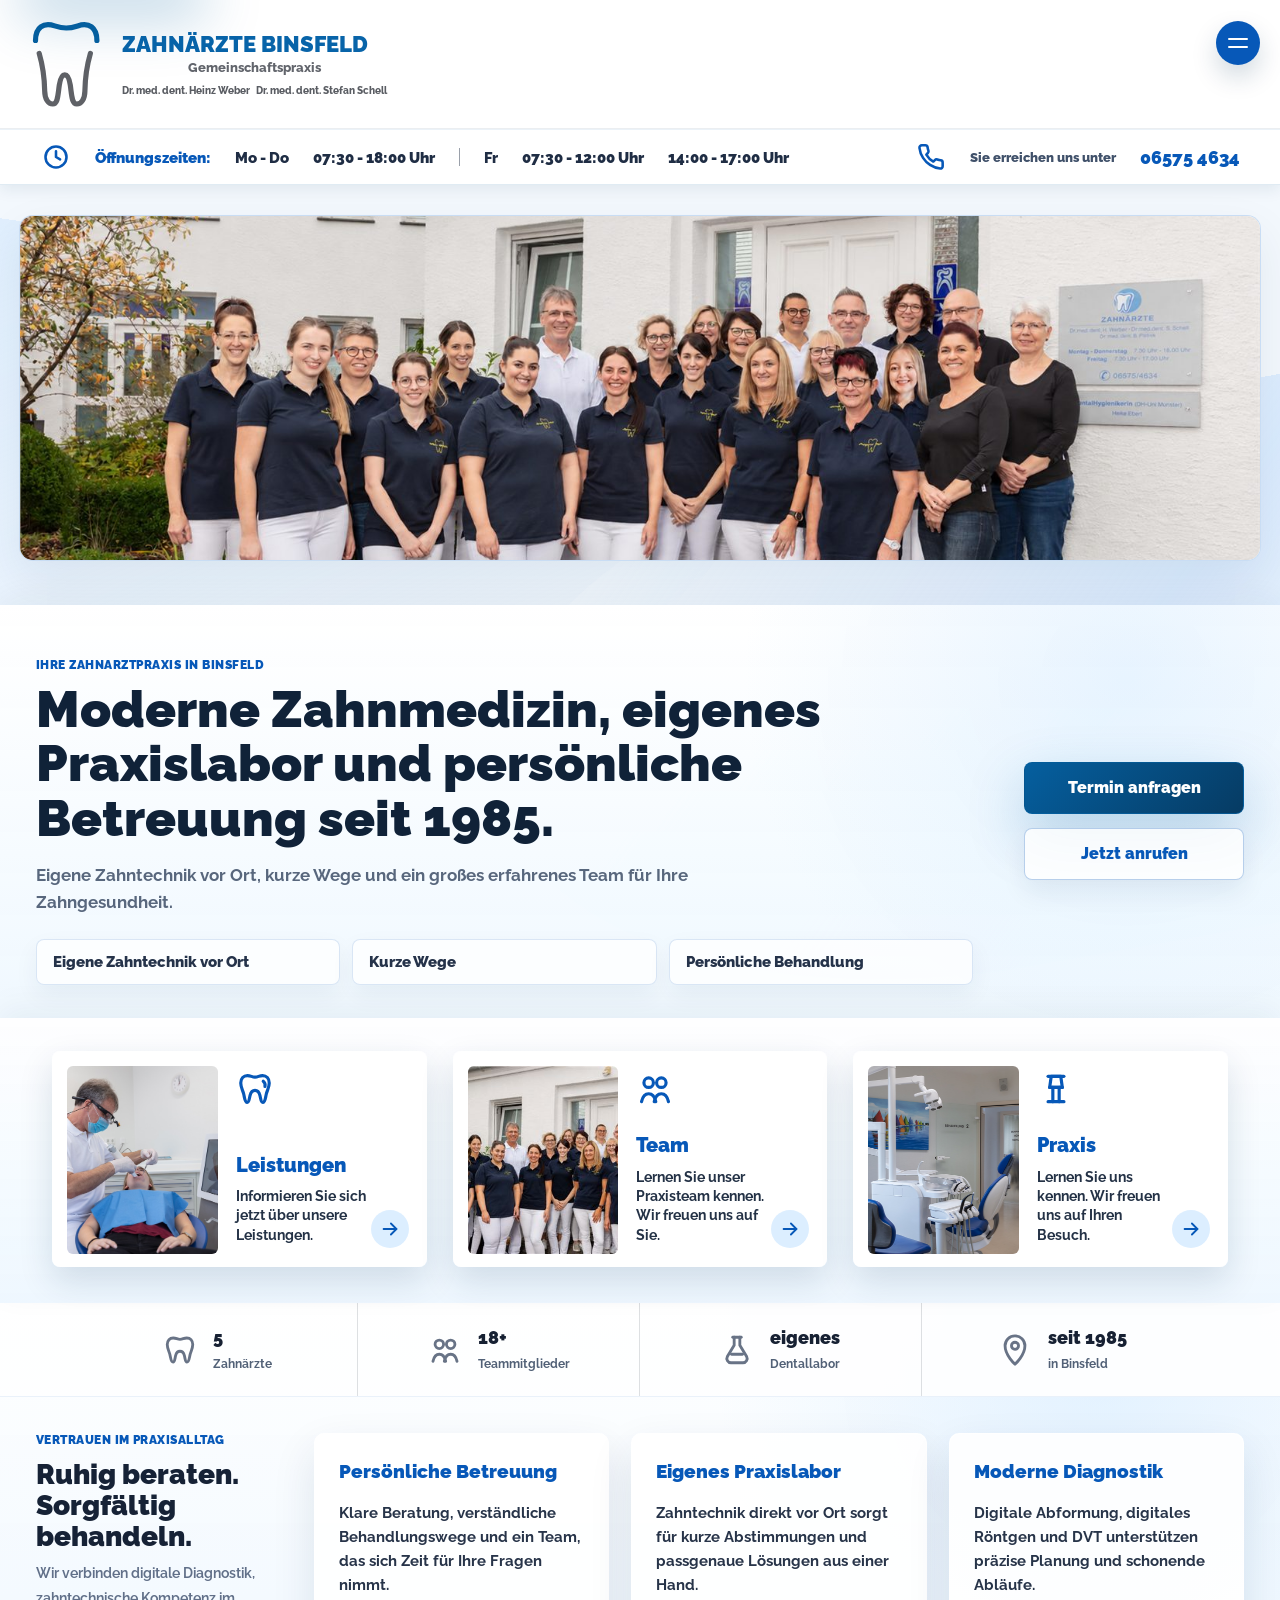
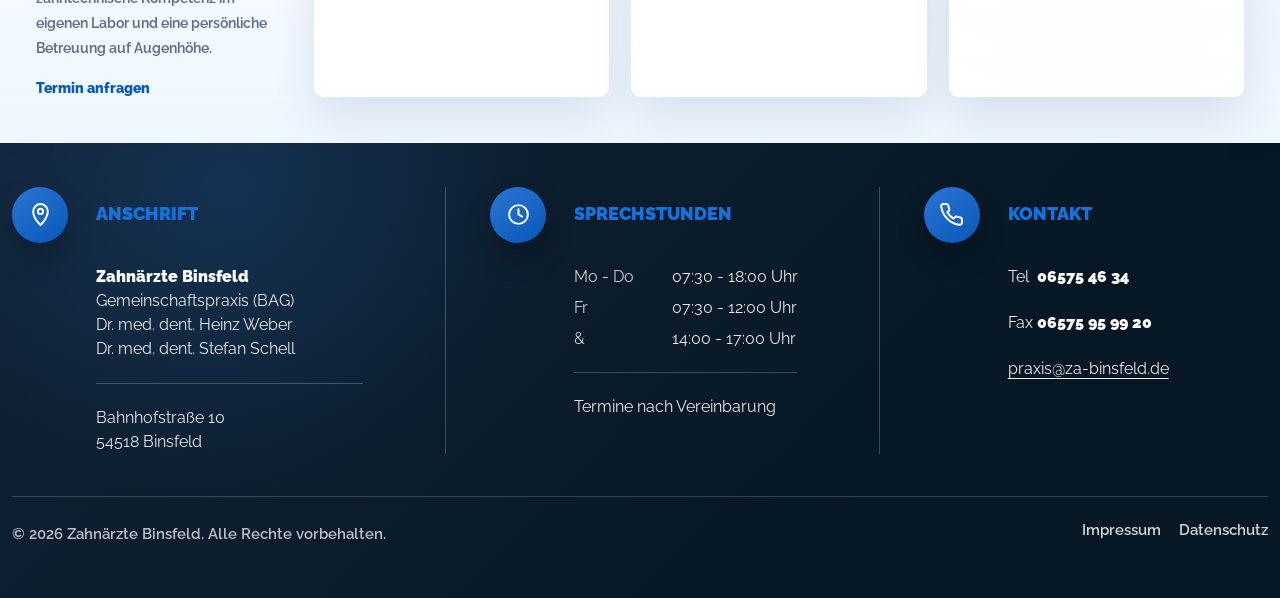
==== commit b0c30233: "Restore original homepage layout" ====
--- a/index.html
+++ b/index.html
@@ -3,7 +3,7 @@
 
 <head>
     <meta charset="UTF-8">
-    <meta name="viewport" content="width=device-width, initial-scale=1.0, viewport-fit=cover">
+    <meta name="viewport" content="width=device-width, initial-scale=1.0">
 
     <title>Zahnärzte Binsfeld | Gemeinschaftspraxis</title>
 
@@ -11,11 +11,15 @@
         content="Moderne Zahnarztpraxis in Binsfeld. Persönliche Betreuung, Prophylaxe, Zahnerhalt, Zahnersatz und ästhetische Zahnmedizin.">
     <meta name="theme-color" content="#063b63">
 
+    <link rel="preconnect" href="https://fonts.googleapis.com">
+    <link rel="preconnect" href="https://fonts.gstatic.com" crossorigin>
+
+    <link href="https://fonts.googleapis.com/css2?family=Raleway:wght@400;600;800;900&display=swap"
+        rel="stylesheet">
     <link rel="icon" type="image/svg+xml" href="images/favicon.svg">
     <link rel="preload" as="image" href="images/hero-900.jpg" media="(max-width: 767px)">
     <link rel="preload" as="image" href="images/hero-1600.jpg" media="(min-width: 768px)">
     <link rel="stylesheet" href="style.css?v=20260709-site-ios-audit">
-    <link rel="stylesheet" href="home.css?v=20260914-home-full-hero-2">
     <script type="application/ld+json">
         {
             "@context": "https://schema.org",
@@ -99,13 +103,33 @@
 
                 <div class="navbar-collapse" id="mainNavigation">
                     <ul class="navbar-nav">
-                        <li class="nav-item"><a class="nav-link" href="team.html">Team</a></li>
-                        <li class="nav-item"><a class="nav-link" href="leistungen.html">Leistungen</a></li>
-                        <li class="nav-item"><a class="nav-link" href="impressionen.html">Impressionen</a></li>
-                        <li class="nav-item"><a class="nav-link" href="links-infos.html">Links &amp; Infos</a></li>
-                        <li class="nav-item"><a class="nav-link" href="kontakt.html">Kontakt</a></li>
-                        <li class="nav-item"><a class="nav-link" href="karriere.html">Karriere</a></li>
-                        <li class="nav-item nav-cta-item"><a class="btn btn-brand nav-appointment" href="kontakt.html#kontakt-form">Terminanfragen</a></li>
+                        <li class="nav-item">
+                            <a class="nav-link" href="team.html">Team</a>
+                        </li>
+
+                        <li class="nav-item">
+                            <a class="nav-link" href="leistungen.html">Leistungen</a>
+                        </li>
+
+                        <li class="nav-item">
+                            <a class="nav-link" href="impressionen.html">Impressionen</a>
+                        </li>
+
+                        <li class="nav-item">
+                            <a class="nav-link" href="links-infos.html">Links &amp; Infos</a>
+                        </li>
+
+                        <li class="nav-item">
+                            <a class="nav-link" href="kontakt.html">Kontakt</a>
+                        </li>
+
+                        <li class="nav-item">
+                            <a class="nav-link" href="karriere.html">Karriere</a>
+                        </li>
+
+                        <li class="nav-item nav-cta-item">
+                            <a class="btn btn-brand nav-appointment" href="kontakt.html#kontakt-form">Terminanfragen</a>
+                        </li>
                     </ul>
                 </div>
             </div>
@@ -113,121 +137,256 @@
     </header>
 
     <main id="main-content">
-        <section class="home-intro" aria-labelledby="home-intro-title">
-            <div class="home-intro-shell">
-                <div class="home-intro-copy">
-                    <span class="home-intro-kicker">Ihre Zahnarztpraxis in Binsfeld</span>
-                    <h1 id="home-intro-title">Moderne Zahnmedizin, eigenes Praxislabor und persönliche Betreuung seit 1985.</h1>
-                    <p>Eigene Zahntechnik vor Ort, kurze Wege und ein großes erfahrenes Team für Ihre Zahngesundheit.</p>
-                    <div class="home-intro-actions" aria-label="Schnelleinstieg">
-                        <a class="btn btn-brand" href="kontakt.html#kontakt-form">Termin anfragen</a>
-                        <a class="home-intro-secondary" href="leistungen.html">Leistungen ansehen</a>
-                    </div>
-                    <div class="home-intro-points" aria-label="Praxisvorteile">
-                        <span>Eigene Zahntechnik vor Ort</span>
-                        <span>Kurze Wege</span>
-                        <span>Persönliche Behandlung</span>
-                    </div>
-                </div>
-
-                <figure class="home-intro-media">
-                    <img src="images/hero-1600.jpg"
-                        srcset="images/hero-900.jpg 900w, images/hero-1600.jpg 1600w"
-                        sizes="100vw"
-                        width="1600" height="686"
-                        alt="Team der Zahnarztpraxis Binsfeld vor der Praxis"
-                        decoding="async" fetchpriority="high">
-                </figure>
-            </div>
-        </section>
-
         <section class="home-info-strip" aria-label="Öffnungszeiten und Telefonnummer">
             <div class="home-info-inner">
                 <div class="home-info-hours">
-                    <span class="home-info-icon" aria-hidden="true"><svg viewBox="0 0 24 24"><circle cx="12" cy="12" r="9" /><path d="M12 7v5l3.5 2" /></svg></span>
+                    <span class="home-info-icon" aria-hidden="true">
+                        <svg viewBox="0 0 24 24">
+                            <circle cx="12" cy="12" r="9" />
+                            <path d="M12 7v5l3.5 2" />
+                        </svg>
+                    </span>
                     <strong>Öffnungszeiten:</strong>
-                    <span>Mo - Do</span><b>07:30 - 18:00 Uhr</b><i aria-hidden="true"></i>
-                    <span>Fr</span><b>07:30 - 12:00 Uhr</b><b>14:00 - 17:00 Uhr</b>
-                </div>
+                    <span>Mo - Do</span>
+                    <b>07:30 - 18:00 Uhr</b>
+                    <i aria-hidden="true"></i>
+                    <span>Fr</span>
+                    <b>07:30 - 12:00 Uhr</b>
+                    <b>14:00 - 17:00 Uhr</b>
+                </div>
+
                 <a class="home-info-phone" href="tel:+4965754634">
-                    <span class="home-info-icon" aria-hidden="true"><svg viewBox="0 0 24 24"><path d="M22 16.9v3a2 2 0 0 1-2.2 2 19.8 19.8 0 0 1-8.6-3.1 19.4 19.4 0 0 1-6-6A19.8 19.8 0 0 1 2.1 4.2 2 2 0 0 1 4.1 2h3a2 2 0 0 1 2 1.7c.1 1 .4 2 .7 2.8a2 2 0 0 1-.5 2.1L8 9.9a16 16 0 0 0 6 6l1.3-1.3a2 2 0 0 1 2.1-.5c.9.3 1.8.6 2.8.7a2 2 0 0 1 1.8 2.1Z" /></svg></span>
-                    <span>Sie erreichen uns unter</span><strong>06575 4634</strong>
+                    <span class="home-info-icon" aria-hidden="true">
+                        <svg viewBox="0 0 24 24">
+                            <path d="M22 16.9v3a2 2 0 0 1-2.2 2 19.8 19.8 0 0 1-8.6-3.1 19.4 19.4 0 0 1-6-6A19.8 19.8 0 0 1 2.1 4.2 2 2 0 0 1 4.1 2h3a2 2 0 0 1 2 1.7c.1 1 .4 2 .7 2.8a2 2 0 0 1-.5 2.1L8 9.9a16 16 0 0 0 6 6l1.3-1.3a2 2 0 0 1 2.1-.5c.9.3 1.8.6 2.8.7a2 2 0 0 1 1.8 2.1Z" />
+                        </svg>
+                    </span>
+                    <span>Sie erreichen uns unter</span>
+                    <strong>06575 4634</strong>
                 </a>
+            </div>
+        </section>
+
+        <section class="home-hero home-hero-premium home-hero-image-only">
+            <div class="home-hero-bg">
+                <img src="images/hero-1600.jpg"
+                    srcset="images/hero-900.jpg 900w, images/hero-1600.jpg 1600w" sizes="100vw"
+                    width="1600" height="686" alt="Team der Zahnarztpraxis Binsfeld vor der Praxis"
+                    decoding="async" fetchpriority="high">
+            </div>
+        </section>
+
+        <section class="home-positioning" aria-labelledby="home-positioning-title">
+            <div class="home-positioning-shell">
+                <div class="home-positioning-copy reveal">
+                    <span>Ihre Zahnarztpraxis in Binsfeld</span>
+                    <h1 id="home-positioning-title">Moderne Zahnmedizin, eigenes Praxislabor und pers&ouml;nliche Betreuung seit 1985.</h1>
+                    <p>Eigene Zahntechnik vor Ort, kurze Wege und ein gro&szlig;es erfahrenes Team f&uuml;r Ihre Zahngesundheit.</p>
+                    <div class="home-positioning-points" aria-label="Praxisvorteile">
+                        <span>Eigene Zahntechnik vor Ort</span>
+                        <span>Kurze Wege</span>
+                        <span>Pers&ouml;nliche Behandlung</span>
+                    </div>
+                </div>
+
+                <div class="home-positioning-actions reveal" aria-label="Kontaktm&ouml;glichkeiten">
+                    <a class="btn btn-brand" href="kontakt.html#kontakt-form">Termin anfragen</a>
+                    <a class="home-call-button" href="tel:+4965754634">Jetzt anrufen</a>
+                </div>
             </div>
         </section>
 
         <section class="home-quicklinks" aria-label="Schnelleinstieg">
             <div class="home-quicklinks-grid">
                 <a class="home-feature-card reveal" href="leistungen.html">
-                    <span class="home-feature-image"><img src="images/zahnheilkunde.jpg" alt="Zahnärztliche Behandlung in der Praxis" decoding="async" loading="lazy"></span>
+                    <span class="home-feature-image">
+                        <img src="images/zahnheilkunde.jpg" alt="Zahn&auml;rztliche Behandlung in der Praxis"
+                            decoding="async" loading="lazy">
+                    </span>
                     <span class="home-feature-copy">
-                        <span class="home-feature-icon" aria-hidden="true"><svg viewBox="0 0 24 24"><path d="M7.2 3.5c2.2 0 2.8 1 4.8 1s2.6-1 4.8-1c2.4 0 4.2 1.8 4.2 4.7 0 2.7-1.2 4.4-1.8 6.7-.7 2.7-.7 5.6-2.3 5.6-1.2 0-1.2-2.1-1.8-4.5-.5-2-1.4-3.1-3.1-3.1S9.4 14 8.9 16c-.6 2.4-.6 4.5-1.8 4.5-1.6 0-1.6-2.9-2.3-5.6C4.2 12.6 3 10.9 3 8.2c0-2.9 1.8-4.7 4.2-4.7Z" /><path d="M17.2 7.1c1 .8 1.4 1.9 1.1 3.3" /></svg></span>
-                        <strong>Leistungen</strong><span>Informieren Sie sich jetzt über unsere Leistungen.</span>
-                    </span>
-                    <span class="home-feature-arrow" aria-hidden="true"><svg viewBox="0 0 24 24"><path d="M5 12h14" /><path d="m13 6 6 6-6 6" /></svg></span>
+                        <span class="home-feature-icon" aria-hidden="true">
+                            <svg viewBox="0 0 24 24">
+                                <path d="M7.2 3.5c2.2 0 2.8 1 4.8 1s2.6-1 4.8-1c2.4 0 4.2 1.8 4.2 4.7 0 2.7-1.2 4.4-1.8 6.7-.7 2.7-.7 5.6-2.3 5.6-1.2 0-1.2-2.1-1.8-4.5-.5-2-1.4-3.1-3.1-3.1S9.4 14 8.9 16c-.6 2.4-.6 4.5-1.8 4.5-1.6 0-1.6-2.9-2.3-5.6C4.2 12.6 3 10.9 3 8.2c0-2.9 1.8-4.7 4.2-4.7Z" />
+                                <path d="M17.2 7.1c1 .8 1.4 1.9 1.1 3.3" />
+                            </svg>
+                        </span>
+                        <strong>Leistungen</strong>
+                        <span>Informieren Sie sich jetzt &uuml;ber unsere Leistungen.</span>
+                    </span>
+                    <span class="home-feature-arrow" aria-hidden="true">
+                        <svg viewBox="0 0 24 24">
+                            <path d="M5 12h14" />
+                            <path d="m13 6 6 6-6 6" />
+                        </svg>
+                    </span>
                 </a>
 
                 <a class="home-feature-card reveal" href="team.html">
-                    <span class="home-feature-image"><img src="images/team-1000.jpg" srcset="images/team-700.jpg 700w, images/team-1000.jpg 1000w" sizes="(max-width: 767px) calc(100vw - 56px), 380px" width="1000" height="403" alt="Team der Zahnarztpraxis Binsfeld" decoding="async" loading="lazy"></span>
+                    <span class="home-feature-image">
+                        <img src="images/team-1000.jpg"
+                            srcset="images/team-700.jpg 700w, images/team-1000.jpg 1000w"
+                            sizes="(max-width: 767px) calc(100vw - 56px), 380px" width="1000" height="403"
+                            alt="Team der Zahnarztpraxis Binsfeld" decoding="async" loading="lazy">
+                    </span>
                     <span class="home-feature-copy">
-                        <span class="home-feature-icon" aria-hidden="true"><svg viewBox="0 0 24 24"><circle cx="8" cy="8" r="3" /><circle cx="16" cy="8" r="3" /><path d="M3.5 20c.7-3.2 2.3-5 4.5-5s3.8 1.8 4.5 5" /><path d="M11.5 20c.7-3.2 2.3-5 4.5-5s3.8 1.8 4.5 5" /></svg></span>
-                        <strong>Team</strong><span>Lernen Sie unser Praxisteam kennen. Wir freuen uns auf Sie.</span>
-                    </span>
-                    <span class="home-feature-arrow" aria-hidden="true"><svg viewBox="0 0 24 24"><path d="M5 12h14" /><path d="m13 6 6 6-6 6" /></svg></span>
+                        <span class="home-feature-icon" aria-hidden="true">
+                            <svg viewBox="0 0 24 24">
+                                <circle cx="8" cy="8" r="3" />
+                                <circle cx="16" cy="8" r="3" />
+                                <path d="M3.5 20c.7-3.2 2.3-5 4.5-5s3.8 1.8 4.5 5" />
+                                <path d="M11.5 20c.7-3.2 2.3-5 4.5-5s3.8 1.8 4.5 5" />
+                            </svg>
+                        </span>
+                        <strong>Team</strong>
+                        <span>Lernen Sie unser Praxisteam kennen. Wir freuen uns auf Sie.</span>
+                    </span>
+                    <span class="home-feature-arrow" aria-hidden="true">
+                        <svg viewBox="0 0 24 24">
+                            <path d="M5 12h14" />
+                            <path d="m13 6 6 6-6 6" />
+                        </svg>
+                    </span>
                 </a>
 
                 <a class="home-feature-card reveal" href="impressionen.html">
-                    <span class="home-feature-image"><img src="images/14.jpg" alt="Behandlungsraum der Praxis" decoding="async" loading="lazy"></span>
+                    <span class="home-feature-image">
+                        <img src="images/14.jpg" alt="Behandlungsraum der Praxis" decoding="async" loading="lazy">
+                    </span>
                     <span class="home-feature-copy">
-                        <span class="home-feature-icon" aria-hidden="true"><svg viewBox="0 0 24 24"><path d="M8 11h8" /><path d="M10 11v9" /><path d="M14 11v9" /><path d="M7 20h10" /><path d="M9 4h6l1 7H8l1-7Z" /><path d="M7 4h10" /></svg></span>
-                        <strong>Praxis</strong><span>Lernen Sie uns kennen. Wir freuen uns auf Ihren Besuch.</span>
-                    </span>
-                    <span class="home-feature-arrow" aria-hidden="true"><svg viewBox="0 0 24 24"><path d="M5 12h14" /><path d="m13 6 6 6-6 6" /></svg></span>
+                        <span class="home-feature-icon" aria-hidden="true">
+                            <svg viewBox="0 0 24 24">
+                                <path d="M8 11h8" />
+                                <path d="M10 11v9" />
+                                <path d="M14 11v9" />
+                                <path d="M7 20h10" />
+                                <path d="M9 4h6l1 7H8l1-7Z" />
+                                <path d="M7 4h10" />
+                            </svg>
+                        </span>
+                        <strong>Praxis</strong>
+                        <span>Lernen Sie uns kennen. Wir freuen uns auf Ihren Besuch.</span>
+                    </span>
+                    <span class="home-feature-arrow" aria-hidden="true">
+                        <svg viewBox="0 0 24 24">
+                            <path d="M5 12h14" />
+                            <path d="m13 6 6 6-6 6" />
+                        </svg>
+                    </span>
                 </a>
             </div>
         </section>
 
         <section class="home-reviews" aria-label="Erfahrungen und Praxiskennzahlen">
             <div class="home-stats-grid reveal" aria-label="Praxiskennzahlen">
-                <div class="home-stat-item"><span class="home-stat-icon" aria-hidden="true"><svg viewBox="0 0 24 24"><path d="M7.2 3.5c2.2 0 2.8 1 4.8 1s2.6-1 4.8-1c2.4 0 4.2 1.8 4.2 4.7 0 2.7-1.2 4.4-1.8 6.7-.7 2.7-.7 5.6-2.3 5.6-1.2 0-1.2-2.1-1.8-4.5-.5-2-1.4-3.1-3.1-3.1S9.4 14 8.9 16c-.6 2.4-.6 4.5-1.8 4.5-1.6 0-1.6-2.9-2.3-5.6C4.2 12.6 3 10.9 3 8.2c0-2.9 1.8-4.7 4.2-4.7Z" /></svg></span><strong>5</strong><span>Zahnärzte</span></div>
-                <div class="home-stat-item"><span class="home-stat-icon" aria-hidden="true"><svg viewBox="0 0 24 24"><circle cx="8" cy="8" r="3" /><circle cx="16" cy="8" r="3" /><path d="M3.5 20c.7-3.2 2.3-5 4.5-5s3.8 1.8 4.5 5" /><path d="M11.5 20c.7-3.2 2.3-5 4.5-5s3.8 1.8 4.5 5" /></svg></span><strong>18+</strong><span>Teammitglieder</span></div>
-                <div class="home-stat-item"><span class="home-stat-icon" aria-hidden="true"><svg viewBox="0 0 24 24"><path d="M9 3h6" /><path d="M10 3v5.6l-4.8 8A3 3 0 0 0 7.8 21h8.4a3 3 0 0 0 2.6-4.4l-4.8-8V3" /><path d="M8.1 15h7.8" /></svg></span><strong>eigenes</strong><span>Dentallabor</span></div>
-                <div class="home-stat-item"><span class="home-stat-icon" aria-hidden="true"><svg viewBox="0 0 24 24"><path d="M12 22s7-6.2 7-13a7 7 0 0 0-14 0c0 6.8 7 13 7 13Z" /><circle cx="12" cy="9" r="2.5" /></svg></span><strong>seit 1985</strong><span>in Binsfeld</span></div>
+                <div class="home-stat-item">
+                    <span class="home-stat-icon" aria-hidden="true">
+                        <svg viewBox="0 0 24 24">
+                            <path d="M7.2 3.5c2.2 0 2.8 1 4.8 1s2.6-1 4.8-1c2.4 0 4.2 1.8 4.2 4.7 0 2.7-1.2 4.4-1.8 6.7-.7 2.7-.7 5.6-2.3 5.6-1.2 0-1.2-2.1-1.8-4.5-.5-2-1.4-3.1-3.1-3.1S9.4 14 8.9 16c-.6 2.4-.6 4.5-1.8 4.5-1.6 0-1.6-2.9-2.3-5.6C4.2 12.6 3 10.9 3 8.2c0-2.9 1.8-4.7 4.2-4.7Z" />
+                        </svg>
+                    </span>
+                    <strong>5</strong>
+                    <span>Zahn&auml;rzte</span>
+                </div>
+
+                <div class="home-stat-item">
+                    <span class="home-stat-icon" aria-hidden="true">
+                        <svg viewBox="0 0 24 24">
+                            <circle cx="8" cy="8" r="3" />
+                            <circle cx="16" cy="8" r="3" />
+                            <path d="M3.5 20c.7-3.2 2.3-5 4.5-5s3.8 1.8 4.5 5" />
+                            <path d="M11.5 20c.7-3.2 2.3-5 4.5-5s3.8 1.8 4.5 5" />
+                        </svg>
+                    </span>
+                    <strong>18+</strong>
+                    <span>Teammitglieder</span>
+                </div>
+
+                <div class="home-stat-item">
+                    <span class="home-stat-icon" aria-hidden="true">
+                        <svg viewBox="0 0 24 24">
+                            <path d="M9 3h6" />
+                            <path d="M10 3v5.6l-4.8 8A3 3 0 0 0 7.8 21h8.4a3 3 0 0 0 2.6-4.4l-4.8-8V3" />
+                            <path d="M8.1 15h7.8" />
+                        </svg>
+                    </span>
+                    <strong>eigenes</strong>
+                    <span>Dentallabor</span>
+                </div>
+
+                <div class="home-stat-item">
+                    <span class="home-stat-icon" aria-hidden="true">
+                        <svg viewBox="0 0 24 24">
+                            <path d="M12 22s7-6.2 7-13a7 7 0 0 0-14 0c0 6.8 7 13 7 13Z" />
+                            <circle cx="12" cy="9" r="2.5" />
+                        </svg>
+                    </span>
+                    <strong>seit 1985</strong>
+                    <span>in Binsfeld</span>
+                </div>
             </div>
 
             <div class="home-reviews-shell">
                 <div class="home-reviews-intro reveal">
                     <span>Vertrauen im Praxisalltag</span>
-                    <h2>Ruhig beraten.<br>Sorgfältig behandeln.</h2>
-                    <p>Wir verbinden digitale Diagnostik, zahntechnische Kompetenz im eigenen Labor und eine persönliche Betreuung auf Augenhöhe.</p>
+                    <h2>Ruhig beraten.<br>Sorgf&auml;ltig behandeln.</h2>
+                    <p>Wir verbinden digitale Diagnostik, zahntechnische Kompetenz im eigenen Labor und eine pers&ouml;nliche Betreuung auf Augenh&ouml;he.</p>
                     <a href="kontakt.html#kontakt-form">Termin anfragen</a>
                 </div>
+
                 <div class="home-review-cards" aria-label="Praxisvorteile">
-                    <article class="home-review-card reveal"><h3>Persönliche Betreuung</h3><p>Klare Beratung, verständliche Behandlungswege und ein Team, das sich Zeit für Ihre Fragen nimmt.</p></article>
-                    <article class="home-review-card reveal"><h3>Eigenes Praxislabor</h3><p>Zahntechnik direkt vor Ort sorgt für kurze Abstimmungen und passgenaue Lösungen aus einer Hand.</p></article>
-                    <article class="home-review-card reveal"><h3>Moderne Diagnostik</h3><p>Digitale Abformung, digitales Röntgen und DVT unterstützen präzise Planung und schonende Abläufe.</p></article>
+                    <article class="home-review-card reveal">
+                        <h3>Pers&ouml;nliche Betreuung</h3>
+                        <p>Klare Beratung, verst&auml;ndliche Behandlungswege und ein Team, das sich Zeit f&uuml;r Ihre Fragen nimmt.</p>
+                    </article>
+
+                    <article class="home-review-card reveal">
+                        <h3>Eigenes Praxislabor</h3>
+                        <p>Zahntechnik direkt vor Ort sorgt f&uuml;r kurze Abstimmungen und passgenaue L&ouml;sungen aus einer Hand.</p>
+                    </article>
+
+                    <article class="home-review-card reveal">
+                        <h3>Moderne Diagnostik</h3>
+                        <p>Digitale Abformung, digitales R&ouml;ntgen und DVT unterst&uuml;tzen pr&auml;zise Planung und schonende Abl&auml;ufe.</p>
+                    </article>
                 </div>
             </div>
         </section>
+
     </main>
 
     <footer class="site-footer leistungen-footer practice-footer">
         <div class="container">
             <div class="leistungen-footer-grid">
                 <section class="leistungen-footer-col">
-                    <span class="footer-round-icon" aria-hidden="true"><svg viewBox="0 0 24 24"><path d="M12 22s7-6.2 7-13a7 7 0 0 0-14 0c0 6.8 7 13 7 13Z" /><circle cx="12" cy="9" r="2.5" /></svg></span>
+                    <span class="footer-round-icon" aria-hidden="true">
+                        <svg viewBox="0 0 24 24">
+                            <path d="M12 22s7-6.2 7-13a7 7 0 0 0-14 0c0 6.8 7 13 7 13Z" />
+                            <circle cx="12" cy="9" r="2.5" />
+                        </svg>
+                    </span>
                     <h3>Anschrift</h3>
-                    <p><strong>Zahnärzte Binsfeld</strong><br>Gemeinschaftspraxis (BAG)<br>Dr. med. dent. Heinz Weber<br>Dr. med. dent. Stefan Schell</p>
-                    <p class="footer-divider">Bahnhofstraße 10<br>54518 Binsfeld</p>
+                    <p><strong>Zahn&auml;rzte Binsfeld</strong><br>Gemeinschaftspraxis (BAG)<br>Dr. med. dent. Heinz Weber<br>Dr. med. dent. Stefan Schell</p>
+                    <p class="footer-divider">Bahnhofstra&szlig;e 10<br>54518 Binsfeld</p>
                 </section>
+
                 <section class="leistungen-footer-col">
-                    <span class="footer-round-icon" aria-hidden="true"><svg viewBox="0 0 24 24"><circle cx="12" cy="12" r="9" /><path d="M12 7v5l3.5 2" /></svg></span>
+                    <span class="footer-round-icon" aria-hidden="true">
+                        <svg viewBox="0 0 24 24">
+                            <circle cx="12" cy="12" r="9" />
+                            <path d="M12 7v5l3.5 2" />
+                        </svg>
+                    </span>
                     <h3>Sprechstunden</h3>
                     <div class="footer-hours" aria-label="Sprechstunden"><span>Mo - Do</span><span>07:30 - 18:00 Uhr</span><span>Fr</span><span>07:30 - 12:00 Uhr</span><span aria-hidden="true">&amp;</span><span>14:00 - 17:00 Uhr</span></div>
                     <p class="footer-divider">Termine nach Vereinbarung</p>
                 </section>
+
                 <section class="leistungen-footer-col">
-                    <span class="footer-round-icon" aria-hidden="true"><svg viewBox="0 0 24 24"><path d="M22 16.9v3a2 2 0 0 1-2.2 2 19.8 19.8 0 0 1-8.6-3.1 19.4 19.4 0 0 1-6-6A19.8 19.8 0 0 1 2.1 4.2 2 2 0 0 1 4.1 2h3a2 2 0 0 1 2 1.7c.1 1 .4 2 .7 2.8a2 2 0 0 1-.5 2.1L8 9.9a16 16 0 0 0 6 6l1.3-1.3a2 2 0 0 1 2.1-.5c.9.3 1.8.6 2.8.7a2 2 0 0 1 1.8 2.1Z" /></svg></span>
+                    <span class="footer-round-icon" aria-hidden="true">
+                        <svg viewBox="0 0 24 24">
+                            <path d="M22 16.9v3a2 2 0 0 1-2.2 2 19.8 19.8 0 0 1-8.6-3.1 19.4 19.4 0 0 1-6-6A19.8 19.8 0 0 1 2.1 4.2 2 2 0 0 1 4.1 2h3a2 2 0 0 1 2 1.7c.1 1 .4 2 .7 2.8a2 2 0 0 1-.5 2.1L8 9.9a16 16 0 0 0 6 6l1.3-1.3a2 2 0 0 1 2.1-.5c.9.3 1.8.6 2.8.7a2 2 0 0 1 1.8 2.1Z" />
+                        </svg>
+                    </span>
                     <h3>Kontakt</h3>
                     <p>Tel&nbsp;&nbsp;<strong>06575 46 34</strong></p>
                     <p>Fax&nbsp;<strong>06575 95 99 20</strong></p>
@@ -236,12 +395,15 @@
             </div>
 
             <div class="practice-legal">
-                <span>&copy; <span id="year"></span> Zahnärzte Binsfeld. Alle Rechte vorbehalten.</span>
-                <nav aria-label="Rechtliches"><a href="/impressum/">Impressum</a><a href="/datenschutz/">Datenschutz</a></nav>
+                <span>&copy; <span id="year"></span> Zahn&auml;rzte Binsfeld. Alle Rechte vorbehalten.</span>
+                <nav aria-label="Rechtliches">
+                    <a href="/impressum/">Impressum</a>
+                    <a href="/datenschutz/">Datenschutz</a>
+                </nav>
             </div>
         </div>
     </footer>
-    <script src="main.js?v=20260914-home-kiss-1" defer></script>
+    <script src="main.js?v=20260709-site-ios-audit" defer></script>
 </body>
 
 </html>
